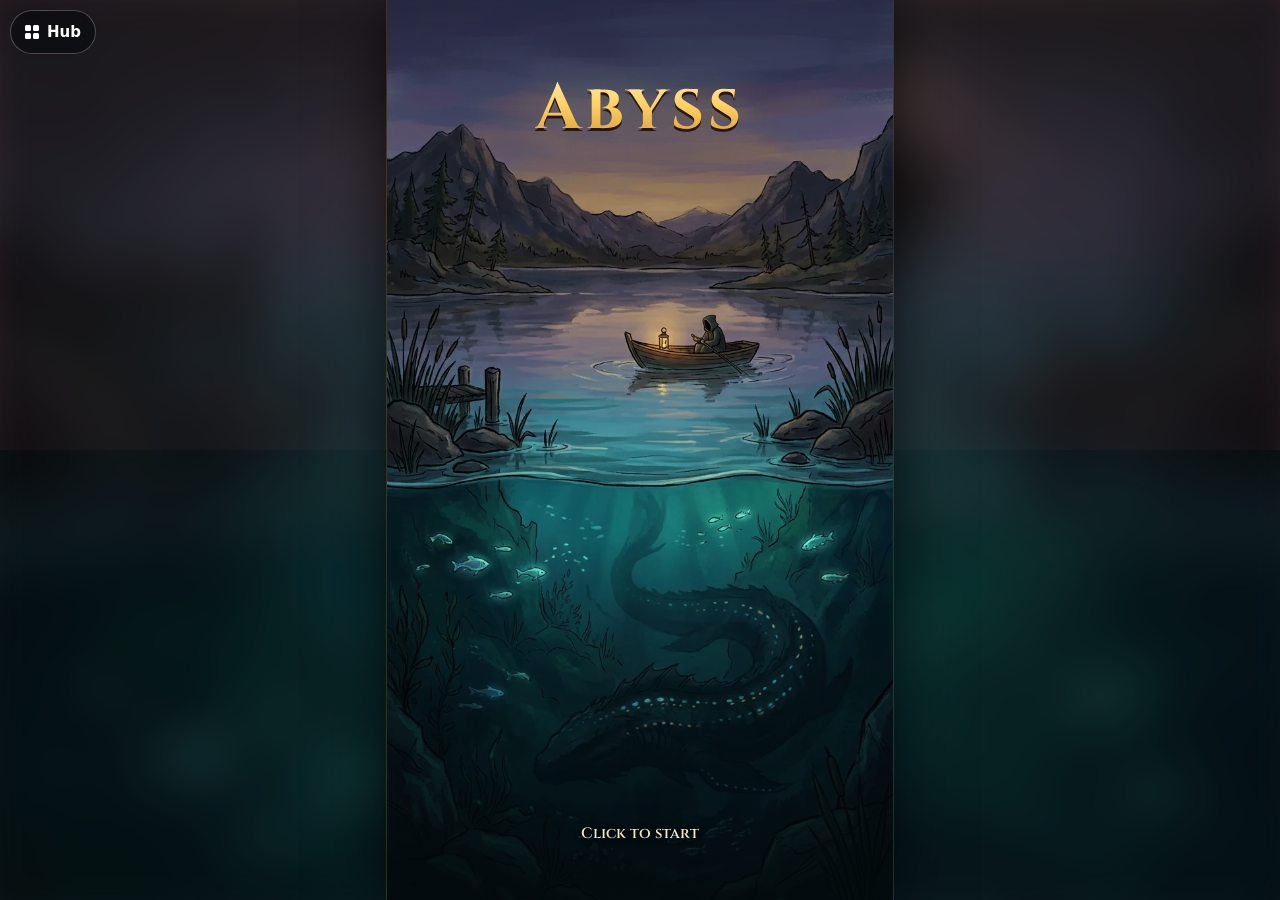
==== index.html @ a46c94ff "Merge daadc5bd6ce87b0501c7ebf479786000f04cf2e0 into 33abf67c89eff015f15a84af858b9ed88434b2a5" ====
<!doctype html>
<html lang="fr"><head><meta charset="utf-8">
<meta name="viewport" content="width=device-width,initial-scale=1,viewport-fit=cover">
<title>Abysses</title>
<meta property="og:type" content="website">
<meta property="og:site_name" content="Keismey Studio">
<meta property="og:title" content="Abysses">
<meta property="og:description" content="Pêche de nuit, vends ta prise au village et perce les secrets des abysses. Gratuit, sans pub, dans le navigateur.">
<meta property="og:url" content="https://keismey.github.io/Abysses/">
<meta property="og:image" content="https://keismey.github.io/Abysses/og.jpg">
<meta property="og:image:width" content="1200">
<meta property="og:image:height" content="630">
<meta property="og:image:alt" content="Abysses · Keismey Studio">
<meta property="og:locale" content="fr_FR">
<meta property="og:locale:alternate" content="en_GB">
<meta name="twitter:card" content="summary_large_image">
<meta name="twitter:title" content="Abysses">
<meta name="twitter:description" content="Pêche de nuit, vends ta prise au village et perce les secrets des abysses. Gratuit, sans pub, dans le navigateur.">
<meta name="twitter:image" content="https://keismey.github.io/Abysses/og.jpg">
<link rel="manifest" href="manifest.webmanifest">
<meta name="theme-color" content="#03141a">
<link rel="icon" href="icons/icon-192.png">
<link rel="apple-touch-icon" href="icons/apple-touch-icon.png">
<meta name="mobile-web-app-capable" content="yes">
<meta name="apple-mobile-web-app-capable" content="yes">
<meta name="apple-mobile-web-app-status-bar-style" content="black-translucent">
<meta name="apple-mobile-web-app-title" content="Abysses">
<link rel="stylesheet" href="fonts/fonts.css">
<style>
:root{--fond:#03141a;--or:#ffd166;--ecume:#e8f1f2;color-scheme:dark;box-sizing:border-box;padding-top:env(safe-area-inset-top,0px);padding-bottom:env(safe-area-inset-bottom,0px)}
@media (prefers-color-scheme:dark){:root:not([data-theme="light"]){--fond:#03141a;--or:#ffd166;--ecume:#e8f1f2}}
:root[data-theme="dark"]{--fond:#03141a;--or:#ffd166;--ecume:#e8f1f2}
html{scroll-padding-top:env(safe-area-inset-top,0px)}
html,body{height:100%;margin:0}
body{background:var(--fond);color:var(--ecume);font-family:'Fredoka',system-ui,sans-serif;display:flex;flex-direction:column;overflow:hidden;touch-action:none;user-select:none;-webkit-user-select:none}
#stage{flex:1;min-height:0;position:relative;display:flex;align-items:center;justify-content:center;width:100%;max-width:min(100vw,calc(100dvh*.5625));margin:0 auto;overflow:hidden}@media (min-aspect-ratio:3/4){body{background:radial-gradient(ellipse at 50% 40%,#0c2f38 0%,#04161c 55%,#010507 100%)}body::before{content:'';position:fixed;inset:-40px;background:var(--tbg) center/cover;filter:blur(28px) brightness(.45) saturate(1.1);opacity:.9;pointer-events:none}#stage{box-shadow:0 0 0 1px #ffd16626,0 0 60px #000c}}
canvas{display:block;touch-action:none}
#bar{position:absolute;left:0;right:0;bottom:12px;z-index:2;display:flex;justify-content:center;gap:8px}#bar .tb{background:#03141acc;color:var(--or);border:1px solid #ffd16688;font-size:14px;padding:9px 13px;-webkit-backdrop-filter:blur(6px);backdrop-filter:blur(6px)}.b:disabled{opacity:.4}.s{font-size:15px;padding:8px 14px}small{opacity:.7}
.b{font:inherit;font-weight:600;font-size:15px;color:var(--fond);background:var(--or);border:0;border-radius:22px;padding:10px 14px;cursor:pointer}
.b:focus-visible{outline:2px solid var(--ecume);outline-offset:2px}
#ov{position:absolute;inset:0;z-index:3;background:#03141af0;display:flex;flex-direction:column;align-items:center;justify-content:center;gap:12px;padding:20px;text-align:center;overflow:auto}
#ov[hidden]{display:none}
#ov .vrow{display:flex;align-items:center;justify-content:space-between;gap:12px;width:100%;max-width:300px;font-weight:600}#ov .vrow input{flex:1;max-width:60%;accent-color:#ffd166}
#vil{position:absolute;inset:0;z-index:2;background:#1a1118}#vil[hidden]{display:none}#vil svg{position:absolute;inset:0;width:100%;height:100%}#vil .hd,#vil .ft{position:absolute;left:0;right:0;display:flex;flex-direction:column;align-items:center;gap:6px;padding:12px;pointer-events:none;text-shadow:0 1px 4px #000}#vil .hd{top:0}#vil .ft{bottom:0;padding-bottom:18px}#vil .ft .b{pointer-events:auto}
h2{font-size:30px;font-weight:600;margin:0;color:var(--or)}
p{margin:0;font-size:17px;line-height:1.4}
.row{display:flex;justify-content:space-between;gap:16px;width:100%;max-width:300px;font-size:16px;text-align:left}

.b:not(.tb){font-family:'Cinzel',Fredoka,serif;font-weight:700;letter-spacing:.3px;color:#2a1608;background:linear-gradient(#ffe39a,#e0a838 58%,#b9791f);border:2px solid #5a3510;border-radius:12px;padding:10px 18px;box-shadow:0 3px 0 #5a3510,0 7px 12px #0009,inset 0 1px 0 #fff9;text-shadow:0 1px 0 #ffe9b088}
.b:not(.tb):active{transform:translateY(2px);box-shadow:0 1px 0 #5a3510,0 3px 6px #0009,inset 0 1px 0 #fff9}
.b:disabled{filter:grayscale(.85) brightness(.65)}
.b.s{font-size:13px;padding:7px 12px}
#bar .tb{font-family:'Cinzel',Fredoka,serif;font-weight:700;border-radius:12px}
h2{font-family:'Cinzel',Fredoka,serif;font-weight:700;letter-spacing:1px;text-shadow:0 2px 0 #5a3510,0 4px 10px #000a}
#ov{background:radial-gradient(ellipse at 50% 30%,#1c2b34fc,#060b10fe)}
.row{align-items:center;background:#ffffff0c;border:1px solid #ffd16633;border-radius:12px;padding:8px 12px;box-sizing:border-box}
#ov{border:40px solid transparent;border-image:url(a/6e6176323789.webp) 130 stretch;border-width:26px 23px 23px;border-image-width:40px;padding:4px;box-sizing:border-box}
.row{max-width:100%}
.b.s{min-height:40px;min-width:40px}.b:not(.tb){min-height:44px}
#ov.clr{background:linear-gradient(#0a060c55,#0a060caa)}.b{white-space:nowrap}
#vil .hd{background:linear-gradient(#120a10f0,#120a10b8 62%,#120a1000);padding-bottom:34px;text-align:center}#vil .hd h2{margin:0;font-size:22px}#vil .hd p{margin:0}#vil .sm{font-size:13px;color:#e8d9c0}
#vil .tip{font-size:13px;background:#120a10d0;border:1px solid #e0a83888;border-radius:12px;padding:6px 12px;margin:0;max-width:300px;text-align:center;pointer-events:none}
#vil.dk .hd,#vil.dk .ft,#vil.dk svg g{display:none}
*{-webkit-tap-highlight-color:transparent;-webkit-touch-callout:none}button,g,svg,svg *{outline:none}button:focus,button:active{outline:none}
.tab{font-family:'Cinzel',serif;font-weight:700;font-size:14px;padding:9px 18px;border:2px solid #4a3418;border-bottom:none;border-radius:12px 12px 0 0;background:#0a141a;color:#8f7f60;cursor:pointer;margin-bottom:-2px;box-shadow:inset 0 -8px 10px #0008}
.tab.on{background:linear-gradient(#3a5164,#1d2c37);color:#ffe39a;border-color:#e0a838;box-shadow:none;padding-top:12px}
.hl{animation:hl 2.6s ease-in-out infinite}@keyframes hl{0%,100%{opacity:.08}50%{opacity:.34}}
.fi{animation:fi 3s ease-in forwards}@keyframes fi{from{opacity:0}to{opacity:1}}
.nb{position:absolute;left:50%;top:19%;transform:translateX(-50%);font-family:Cinzel,serif;font-weight:700;color:#ffe39a;background:#120a10e6;border:2px solid #e0a838;border-radius:14px;padding:8px 16px;pointer-events:none;animation:nb 4s ease forwards;white-space:nowrap}@keyframes nb{0%{opacity:0}15%{opacity:1}80%{opacity:1}100%{opacity:0}}
#vil .rst{position:absolute;top:8px;right:8px;z-index:3;pointer-events:auto;font:600 11px Cinzel,serif;color:#e8d9c0;background:#120a10cc;border:1px solid #e0a83888;border-radius:8px;padding:5px 9px;opacity:.7}#vil.dk .rst{display:none}
#bb,#zb{display:none!important}#bar .tb{opacity:.8}#vil .rst.l{left:auto;right:8px;top:40px}.med{position:absolute;top:8px;left:8px;z-index:3;display:flex;flex-direction:column;align-items:center;gap:1px;pointer-events:none}.med img{width:54px;height:54px;filter:drop-shadow(0 2px 5px #000a);animation:mg 3s ease-in-out infinite}.med small{font:700 10px Cinzel,serif;color:#e8d9c0;letter-spacing:1px;text-shadow:0 1px 3px #000}@keyframes mg{50%{filter:drop-shadow(0 2px 5px #000a) brightness(1.18)}}
#etw{position:absolute;inset:0;z-index:2;background:#120a10;overflow:hidden}#etw[hidden]{display:none}
#etw .etbg{position:absolute;inset:0;width:100%;height:100%;object-fit:cover;object-position:32% 52%;filter:blur(6px) brightness(.36) saturate(.9);transform:scale(1.08)}
#etm{position:absolute;inset:0;display:flex;flex-direction:column;gap:8px;padding:10px 10px 12px;box-sizing:border-box}
.et-top{flex:none;display:flex;align-items:baseline;justify-content:space-between;padding:0 4px}.et-t{font:700 24px Cinzel,serif;color:#ffe39a;text-shadow:0 2px 0 #5a3510}.et-g{font:700 18px Cinzel,serif;color:#ffd166}.et-c{font:600 13px Cinzel,serif;color:#e8d9c0}
.et-cust{flex:none}.cbub{display:flex;align-items:center;gap:10px;background:#0c0709e0;border:2px solid;border-radius:16px;padding:8px 12px;font-size:15px;line-height:1.3;min-height:84px;box-sizing:border-box}.cbub svg{animation:cin .35s ease}@keyframes cin{from{transform:translateX(-24px);opacity:0}to{transform:none;opacity:1}}
.et-counter{flex:1;min-height:0;overflow:auto;background:linear-gradient(#5a3f2ad9,#3a2616d9);border:2px solid #e0a838;border-radius:14px;box-shadow:inset 0 6px 14px #0008;padding:10px;display:grid;grid-template-columns:1fr 1fr;gap:10px;align-content:start}
.sl{position:relative;background:linear-gradient(#2b1d14,#1c130d);border:2px solid #7a5a35;border-radius:12px;padding:10px 6px 8px;display:flex;flex-direction:column;align-items:center;gap:4px;text-align:center;min-height:132px;justify-content:center}.sl.emp{border-style:dashed;opacity:.5;color:#cbb89a}
.sl.lk{border-color:#ffd166;box-shadow:0 0 18px #ffd166}.sl[style*="--rc"]{border-color:var(--rc);box-shadow:0 0 16px var(--rc)}.lkf{position:absolute;top:-20px;left:50%;transform:translateX(-50%)}
.sl .x{position:absolute;top:0;right:0;width:34px;height:34px;background:none;border:0;color:#cbb89a;font-size:16px}.sl .nm{font-weight:600;line-height:1.15;padding:0 16px}
.pc{display:flex;align-items:center;gap:6px}.pc b{font:700 22px Cinzel,serif;min-width:46px}.b.st{min-width:44px;min-height:44px;padding:0;font-size:24px;touch-action:manipulation;user-select:none}
.adv{font:600 11px Cinzel,serif;color:#2a1608;background:#ffd166;border:0;border-radius:10px;padding:5px 9px;min-height:28px}.adv.old{background:#b79c6a;opacity:.85}.adv0{color:#a89878}
.et-tray{flex:none;display:flex;gap:8px;overflow-x:auto;padding:4px 2px;min-height:62px;align-items:center}.chip{flex:none;display:flex;flex-direction:column;align-items:center;justify-content:center;gap:2px;background:#1c130de6;border:2px solid;border-radius:12px;padding:6px 10px;min-height:54px;color:#e8d9c0}.chip:disabled{opacity:.4}
.et-bar{flex:none;display:flex;gap:8px;align-items:center;justify-content:center}

.et-vh{flex:none;padding:0 4px;color:#e8d9c0}.et-vit{flex:none;display:flex;gap:8px}
.vc{position:relative;flex:1;min-width:0;min-height:62px;background:linear-gradient(#3a2818,#241709);border:2px solid #e0a838;border-radius:12px;padding:6px 8px;display:flex;flex-direction:column;align-items:center;justify-content:center;text-align:center;font-size:13px;line-height:1.2}.vc.emp{border-style:dashed;border-color:#7a5a35;opacity:.55}.vc.lk{box-shadow:0 0 20px #ffd166;border-color:#ffd166}.vc .x{position:absolute;top:-2px;right:-2px;width:30px;height:30px;background:none;border:0;color:#cbb89a}
.pg{display:grid;grid-template-columns:1fr 1fr;gap:8px;width:100%}.pg .chip{flex:none;min-height:70px;position:relative;width:100%}.chip.sel{box-shadow:0 0 16px #ffd166;border-color:#ffd166!important;background:#3a2a16e6}.chip b{color:#ffd166;font:700 14px Cinzel,serif}.chip em{font-style:normal;font-size:11px;color:#8fe39b}
.up{color:#8fe39b}.dn{color:#ff8a7a}.sum{text-align:center;margin:auto}.sum p{margin:4px 0;font-size:18px}
.et-price{flex:none;display:flex;gap:8px;min-height:84px}.pbtn{flex:1;display:flex;flex-direction:column;align-items:center;justify-content:center;gap:2px;background:linear-gradient(#ffe39a,#e0a838 58%,#b9791f);border:2px solid #5a3510;border-radius:12px;color:#2a1608;font-family:Cinzel,serif;padding:6px 2px;box-shadow:0 3px 0 #5a3510}.pbtn b{font-size:14px}.pbtn span{font-size:17px;font-weight:700}.pbtn small{font-weight:700}.pbtn .up{color:#1b6b2f}.pbtn .dn{color:#a3261a}.pbtn:disabled{filter:grayscale(.9) brightness(.6)}.pbtn:active{transform:translateY(2px)}
.et-counter{display:block}
.cp{display:inline-block;color:#1a1008;border-radius:8px;padding:1px 8px;font:700 12px Cinzel,serif}

#etw{background:#120a10}#etw .etbg{filter:none;transform:none;object-position:50% 50%}
#etm{position:absolute;inset:0;display:block;padding:0;gap:0}
.eh{position:absolute;top:0;left:0;right:0;height:12%;padding:8px 8px 0;display:flex;flex-wrap:wrap;gap:6px;align-items:flex-start;align-content:flex-start;background:linear-gradient(#0c0709cc,#0c070900)}
.hp{display:flex;align-items:center;gap:5px;background:#1a0f08d9;border:1.5px solid #e0a838;border-radius:14px;padding:2px 10px 2px 6px;font:700 15px Cinzel,serif;color:#ffe39a;height:28px;box-sizing:border-box}.hp img{width:20px;height:20px}.hp i{width:40px;height:6px;background:#ffffff30;border-radius:3px;overflow:hidden}.hp u{display:block;height:100%;background:#ffd166}.hp.cl{font-size:12px;color:#e8d9c0}
.hb{margin-left:auto;display:flex;gap:6px}.mb{font:700 12px Cinzel,serif;color:#2a1608;background:linear-gradient(#ffe39a,#e0a838);border:1.5px solid #5a3510;border-radius:9px;padding:4px 9px;min-height:30px;box-shadow:0 2px 0 #5a3510}.mb:disabled{filter:grayscale(.9) brightness(.65)}.mb:active{transform:translateY(1px)}
.sc{position:absolute;top:11%;bottom:44%;left:0;right:0}
.por{position:absolute;bottom:0;left:50%;transform:translateX(-50%);height:78%;filter:drop-shadow(0 4px 8px #0008)}.por.in{animation:pin .45s ease}.por{clip-path:inset(0 0 12.1% 0)}#etm .vr{z-index:4}@keyframes pin{from{opacity:0;transform:translateX(-90%)}to{opacity:1;transform:translateX(-50%)}}
.bub{position:absolute;top:0;left:4%;right:4%;border:solid transparent;border-width:16px 18px 30px 18px;border-image-slice:30 28 52 28 fill;padding:2px 4px;min-height:40px;border-image-repeat:stretch;color:#3a2412;font-size:14px;line-height:1.3;text-align:center;filter:drop-shadow(0 3px 6px #0007)}.bub .bt{margin:0}.bub.big{top:10%}.bub .cp{font-size:11px}.bub small{color:#6a4a2a}
.tray{position:absolute;left:50%;bottom:-26px;transform:translateX(-50%);width:104px;height:104px;z-index:3;text-align:center}.tray .tb{width:104px;height:104px}.tray .tf{position:absolute;left:50%;top:48%;transform:translate(-50%,-50%);max-width:70px;max-height:46px}.tray span{position:absolute;left:50%;bottom:-6px;transform:translateX(-50%);white-space:nowrap;font:700 11px Cinzel,serif;color:#ffe39a;background:#1a0f08e6;border-radius:8px;padding:1px 7px}
.cnt{position:absolute;top:56%;bottom:17%;left:0;right:0;padding:4px 8px 4px;display:flex;flex-direction:column;background:linear-gradient(#2a1a10d9,#150d08ee);border-top:2px solid #e0a838;box-sizing:border-box;z-index:2}
.vh{flex:none;font:600 11px Cinzel,serif;color:#e8d9c0;padding:1px 4px}.vr{flex:none;display:flex;gap:4px;overflow-x:auto;padding:2px 0}
.st{position:relative;flex:none;width:72px;height:54px}.st .sb{position:absolute;left:0;bottom:0;width:72px}.st .sfw{position:absolute;left:0;right:0;bottom:20px;display:flex;justify-content:center;z-index:1}.st .fz{max-width:46px;max-height:30px;object-fit:contain}.st .pt{position:absolute;left:50%;bottom:6px;transform:translateX(-50%);font:700 10px Cinzel,serif;color:#3a2412;z-index:2}.st.lk{filter:drop-shadow(0 0 8px #ffd166) drop-shadow(0 0 4px #ffd166)}.st .x{position:absolute;top:-4px;right:-2px;width:22px;height:22px;border:0;border-radius:11px;background:#120a10cc;color:#ffe39a;font-size:11px;z-index:3}
.fg{flex:1;min-height:0;overflow-x:auto;overflow-y:hidden;display:grid;grid-auto-flow:column;grid-template-rows:repeat(2,minmax(0,1fr));grid-auto-columns:62px;gap:5px;padding:2px 0}
.fc{position:relative;display:flex;flex-direction:column;align-items:center;justify-content:center;gap:0;background:linear-gradient(#3b2a1a,#241709);border:2px solid var(--rc);border-radius:10px;color:#e8d9c0;padding:2px;line-height:1.05}.fc .fz{max-width:44px;max-height:22px;object-fit:contain}.fc b{font:700 12px Cinzel,serif;color:#ffd166}.fc small{font-size:9px}.fc small .up{color:#8fe39b}.fc small .dn{color:#ff8a7a}.fc .ok{position:absolute;top:-6px;right:-5px;width:20px;height:20px}.fc.sel{box-shadow:0 0 14px #ffd166;border-color:#ffd166;background:#4a3418}.fc:disabled{opacity:.35}
.bd{position:absolute;top:83%;bottom:0;left:0;right:0;display:flex;align-items:center;justify-content:center;gap:4px;padding:2px 6px 8px;z-index:2}
.ps{flex:1;height:100%;max-height:118px;display:flex;flex-direction:column;align-items:center;justify-content:center;gap:1px;border:solid transparent;border-width:24px 20px;border-image-slice:28 fill;border-image-repeat:stretch;background:none;color:#fff;font-family:Cinzel,serif;padding:0;filter:drop-shadow(0 3px 4px #000a);text-shadow:0 1px 2px #000}.ps:disabled{filter:grayscale(.9) brightness(.55)}.ps:active{transform:translateY(2px)}
.ps .pl{font-size:12px;font-weight:700;color:#f6e6c0}.ps .pg2{display:flex;align-items:center;gap:3px;font-size:18px;font-weight:700;color:#ffe39a}.ps .pg2 img{width:18px;height:18px}.ps .pr{display:flex;align-items:center;gap:2px;font-size:13px;font-weight:700}.ps .pr img{width:14px;height:14px}.ps .pr.up{color:#b8ffb0}.ps .pr.dn{color:#ffb0a0}

#etw .etbg{display:none}
.wrap{position:absolute;top:0;bottom:0;left:50%;transform:translateX(-50%);aspect-ratio:576/1032;overflow:visible}.wrap img.bgi{position:absolute;left:0;top:0;width:100%;height:100%}.wrap img.fgi{position:absolute;left:0;top:65.7%;width:100%;height:34.3%}
#scn{position:absolute;left:0;right:0;top:20%;height:52%;pointer-events:none}
.por{position:absolute;bottom:0;left:50%;transform:translateX(-50%);height:100%;filter:drop-shadow(0 4px 8px #0008);-webkit-mask-image:linear-gradient(90deg,transparent 0,#000 15%,#000 85%,transparent 100%);mask-image:linear-gradient(90deg,transparent 0,#000 15%,#000 85%,transparent 100%)}
#etm{position:absolute;inset:0;pointer-events:none}#etm button{pointer-events:auto}#etm .st{pointer-events:auto}
.sc{display:none}
.bub{position:absolute;top:11%;left:4%;right:4%;z-index:3}
.tray{position:absolute;left:50%;top:47.5%;transform:translateX(-50%);width:104px;height:104px;z-index:5;text-align:center}
.vlab,.flab{position:absolute;left:8px;z-index:3;font:700 11px Cinzel,serif;color:#f6e6c0;background:#1a0f08cc;border-radius:9px;padding:1px 9px;text-shadow:0 1px 2px #000}.vlab{top:59.4%}.flab{top:69%}
.vr{position:absolute;left:0;right:0;top:61.6%;height:6.9%;min-height:50px;display:flex;gap:4px;overflow-x:auto;padding:0 8px;z-index:3;pointer-events:auto}
.fg{position:absolute;left:0;right:0;top:70.8%;height:12.2%;padding:0 8px;z-index:3;overflow-x:auto;overflow-y:hidden;display:grid;grid-auto-flow:column;grid-template-rows:repeat(2,minmax(0,1fr));grid-auto-columns:88px;gap:4px;pointer-events:auto}
.fc{flex-direction:row!important;justify-content:flex-start!important;gap:4px!important;padding:2px 5px!important;background:rgba(36,23,12,.86)!important;text-align:left}.fc .fz{max-width:34px!important;max-height:26px!important;flex:none}.fc .ft2{display:flex;flex-direction:column;line-height:1.05}.fc .ft2 b{font:700 12px Cinzel,serif;color:#ffd166}.fc .ft2 small{font-size:9px;color:#d9ccb0}.fc .ok{top:-6px!important;right:-5px!important}
.emp2{margin:auto;padding:6px;background:#1a0f08cc;border-radius:9px}
.tavw{width:100%;max-width:340px;height:100%;min-height:0;display:flex;flex-direction:column;gap:6px;text-align:left}.pr2{display:contents}.pn{display:flex;flex-direction:column;flex:1 1 auto}.pn>:not(h3){margin-top:auto;margin-bottom:auto}.tact{flex:none}.tbn{flex:none}
.tbn{align-self:center;width:200px;height:131px;margin:-6px 0 -10px;padding-top:35px;box-sizing:border-box;background-size:100% 100%;background-repeat:no-repeat;display:flex;flex-direction:column;align-items:center;justify-content:center;gap:2px;filter:drop-shadow(0 4px 6px #000a)}.tbn h2{font-size:22px;line-height:1.1;color:#ffe39a}.tg{display:flex;align-items:center;gap:4px;font:700 14px Cinzel,serif;color:#ffe39a;text-shadow:0 1px 2px #000}.tg img,.ci{width:16px;height:16px;vertical-align:middle}.ci{margin-left:3px}
.pn{box-sizing:border-box;min-width:0;border:solid transparent;border-width:18px 16px;padding:0 6px;border-image-slice:28 fill;border-image-repeat:stretch;color:#f6e6c0;filter:drop-shadow(0 3px 5px #000a);text-shadow:0 1px 2px #000;font-size:14px;line-height:1.25}
.pn h3{margin:0 0 6px;font:700 12px Cinzel,serif;letter-spacing:1px;text-transform:uppercase;color:#ffe39a;border-bottom:1px solid #ffd16655;padding-bottom:3px}.pn small{opacity:.85;font-size:12px}.pn b{color:#ffe39a}
.ord{display:flex;gap:10px;align-items:center}.mp{width:54px;flex:none;align-self:flex-end;filter:drop-shadow(0 2px 3px #000a)}.od{flex:1;min-width:0;display:flex;flex-direction:column;gap:4px}.ol{font-size:15px;font-weight:700;color:#fff3d0;margin:0;line-height:1.2}
.pb{height:9px;border-radius:5px;background:#0006;border:1px solid #ffd16688;overflow:hidden}.pb i{display:block;height:100%;background:linear-gradient(#ffe39a,#e0a838);border-radius:5px}.os{display:flex;justify-content:space-between;font-size:12px}
.dmd{display:flex;align-items:center;gap:10px}.dmd img{width:56px;max-height:36px;object-fit:contain;filter:drop-shadow(0 2px 3px #000a)}.evt{font-size:14px}
.rum{display:grid;grid-template-columns:1fr 1fr;gap:10px}.rum h4{margin:0 0 4px;display:flex;align-items:center;gap:4px;font:700 12px Cinzel,serif}.rum h4 img{width:14px;height:14px}.rum h4.up{color:#a8f0a8}.rum h4.dn{color:#ffb0a0}
.rm{display:flex;align-items:center;gap:5px;margin:2px 0;font-size:12px}.rm img{width:30px;max-height:18px;object-fit:contain;flex:none}.rm span{flex:1;min-width:0;line-height:1.1}.rm b{font-size:11px;flex:none}.rm img{width:24px}
.row .b{flex:none;display:inline-flex;align-items:center;justify-content:center;gap:2px;box-sizing:border-box}.row>span{min-width:0;flex:1}
.stabs{flex:none;display:flex;gap:6px}.tabx{flex:1;font:700 14px Cinzel,serif;padding:8px 6px;min-height:40px;border:2px solid #5a3510;border-radius:12px;background:linear-gradient(#3a2818,#241709);color:#cbb89a;box-shadow:0 3px 0 #1a0f08}.tabx.on{background:linear-gradient(#ffe39a,#e0a838 58%,#b9791f);color:#2a1608;box-shadow:0 3px 0 #5a3510}
.shl{flex:1 1 auto;display:flex;flex-direction:column;gap:8px;justify-content:center}.shl .pn{flex:1 1 0;flex-direction:row;align-items:center;gap:10px}.shl .pn>*{margin:0!important}.shl .pn.nt{flex:none;justify-content:center;text-align:center}
.ic{flex:none;width:46px;height:46px;border-radius:12px;background:radial-gradient(#4a3418,#1c130d);border:2px solid #e0a838;display:flex;align-items:center;justify-content:center}.ic svg{width:28px;height:28px;fill:none;stroke:#ffe39a;stroke-width:2.2;stroke-linecap:round;stroke-linejoin:round}.ic img{max-width:38px;max-height:34px;object-fit:contain}
.sx{flex:1;min-width:0;display:flex;flex-direction:column;gap:3px}.st1{display:flex;align-items:baseline;justify-content:space-between;gap:6px;font:700 15px Cinzel,serif;color:#fff3d0}.st1 em{font:600 11px Cinzel,serif;color:#e8d9c0;font-style:normal;white-space:nowrap}.fx{display:flex;flex-wrap:wrap;gap:0 6px;font-size:12px;line-height:1.2}.vv{white-space:nowrap}.sx .pb{margin:1px 0}.fx b{color:#ffe39a}.fx .nx{color:#a8f0a8}
.pp{display:flex;gap:3px}.pp i{width:14px;height:6px;border-radius:3px;background:#0006;border:1px solid #ffd16688}.pp i.on{background:linear-gradient(#ffe39a,#e0a838)}
.bt{flex:none;min-width:78px}.shw.t1 .pp,.shw.t2 .pp,.shw.t3 .pp{display:none}.shw.t2 .ic,.shw.t3 .ic{width:38px;height:38px}.shw.t2 .ic svg,.shw.t3 .ic svg{width:22px;height:22px}.shw.t3 .fx{display:none}.shw.t3 .shl{gap:5px}.shw.t3 .shl .pn.sp{border-width:11px 14px}.shw.t3 .ic{width:32px;height:32px;border-radius:9px}.shw.t3 .ic svg{width:19px;height:19px}.shw.t3 .bt{min-height:34px;padding:4px 10px}.shw.t3 .shl .pn.nt{border-width:10px 14px}.shw.t3 .st1{font-size:14px}
.shl .pn.ms,.shl .pn.fp{flex-direction:column;align-items:stretch;justify-content:center;gap:4px}.shl .pn.fp{flex:0 0 auto}.shl .pn.fl0{flex:1 1 0;min-height:90px}.shl .pn.fp>*{margin:0!important}
.ms h3,.fp h3{display:flex;justify-content:space-between;align-items:baseline}.ms h3 em,.fp h3 em{font:600 11px Cinzel,serif;font-style:normal;color:#e8d9c0}

.mbq{font-size:12px}.ms.ok .mbq b{color:#a8f0a8}.mh{flex:1 0 100%;text-align:center;opacity:.7;font-size:11px}

.fl0{display:flex;flex-direction:column}.fl{flex:1;min-height:0;overflow:auto;display:grid;grid-template-columns:1fr;gap:4px;align-content:start}.fl .fmc{font-size:12px;min-height:34px}.fl .fmc img{width:38px;max-height:22px}.fmc{display:flex;align-items:center;gap:5px;padding:4px 6px;border-radius:9px;border:1px solid #ffd16666;background:#0005;color:#f6e6c0;font-size:11px;text-align:left;min-height:38px}.fmc:disabled{opacity:.45}.fmc img{width:30px;max-height:20px;object-fit:contain;flex:none}.fmc span{flex:1;min-width:0;line-height:1.05}.fmc b{color:#ffe39a;font-size:11px;white-space:nowrap;flex:none}
#bar #rb{font:700 15px Cinzel,serif;color:#2a1608;background:linear-gradient(#ffe39a,#e0a838 58%,#b9791f);border:2px solid #5a3510;border-radius:14px;padding:10px 20px;min-height:46px;opacity:1!important;box-shadow:0 3px 0 #5a3510,0 0 14px #ffd16688}#bar #rb.hot{animation:rbp 1.1s ease-in-out infinite}@keyframes rbp{50%{transform:scale(1.07);box-shadow:0 3px 0 #5a3510,0 0 26px #ffd166}}
#retb{position:absolute;left:0;right:0;top:28%;display:flex;justify-content:center;z-index:5;pointer-events:none;animation:rbi .5s ease}#retb[hidden]{display:none}.rbp{width:300px;height:196px;background-size:100% 100%;display:flex;flex-direction:column;align-items:center;justify-content:center;padding-top:34px;box-sizing:border-box;filter:drop-shadow(0 6px 10px #000a);text-align:center}.rbp h2{font-size:24px;margin:0;color:#ffe39a}.rbp p{margin:4px 0 0;font-size:14px;color:#fff3d0}@keyframes rbi{from{opacity:0;transform:translateY(-14px)}}
.bgl{pointer-events:auto;cursor:pointer;text-decoration:underline dotted;padding:4px 2px}#vil .kc{color:#7fe0ff}#vil .inf{font-size:12px;line-height:1.35}#vil .inf small{opacity:.85}#ov .dpx{display:block;font-size:10px;line-height:1.1;color:#7fe0ff;margin:-1px 0 2px}#ov textarea{width:100%;max-width:300px;box-sizing:border-box;font:12px/1.35 monospace;color:#e8f1f2;background:#00000066;border:1px solid #ffd16655;border-radius:8px;padding:8px;resize:none;word-break:break-all}#ov .pmsg{min-height:1.2em;color:#ffd166}.rst.sd.w::after{content:"";position:absolute;top:-3px;right:-3px;width:9px;height:9px;border-radius:50%;background:#ff7a59;box-shadow:0 0 6px #ff7a59}#upd{position:absolute;z-index:60;left:50%;top:calc(8px + env(safe-area-inset-top,0px));transform:translateX(-50%);display:flex;gap:8px;align-items:center;background:#120a10ee;border:1px solid #e0a838;border-radius:10px;padding:6px 10px;font:600 12px Fredoka,sans-serif;color:#e8d9c0;white-space:nowrap}#upd button{font:600 12px Cinzel,serif;color:#120a10;background:#ffd166;border:0;border-radius:6px;padding:5px 9px}#upd .x{background:none;color:#e8d9c0;font-size:16px;padding:2px 4px}
#spl{position:absolute;inset:0;z-index:70;display:flex;align-items:center;justify-content:center;background:#020a0d;cursor:pointer;overflow:hidden}#spl .lg{position:absolute;inset:0;display:flex;flex-direction:column;align-items:center;justify-content:center;gap:14px;background:#000;transition:opacity .7s;z-index:2}#spl .lg img{width:min(62%,260px);height:auto;opacity:0;animation:spIn 1s ease .15s forwards}#spl .lg b{font:700 22px Cinzel,serif;letter-spacing:.18em;color:#e8d9c0;opacity:0;animation:spIn 1s ease .15s forwards}#spl .tt{position:absolute;inset:0;display:flex;flex-direction:column;align-items:center;justify-content:space-between;padding:calc(env(safe-area-inset-top,0px) + 13%) 20px calc(env(safe-area-inset-bottom,0px) + 11%);box-sizing:border-box;background:linear-gradient(#020a0d55,#020a0d00 35%,#020a0d00 60%,#020a0dcc),var(--tbg) center/cover,#03141a}#spl h1{margin:0;font:700 clamp(40px,15vmin,64px) Cinzel,serif;letter-spacing:.06em;background:linear-gradient(#fff3c4,#ffd166 45%,#c98a2a);-webkit-background-clip:text;background-clip:text;color:transparent;filter:drop-shadow(0 3px 0 #2a1608) drop-shadow(0 0 22px #ffd16666);opacity:0;animation:spIn 1.4s ease .2s forwards}#spl .sub{margin:6px 0 0;font:600 12px Fredoka,sans-serif;letter-spacing:.16em;white-space:nowrap;text-transform:uppercase;color:#cfe6ea;opacity:0;animation:spIn 1.4s ease .6s forwards}#spl .go{font:600 15px Cinzel,serif;color:#f2e6c9;text-shadow:0 1px 6px #000;opacity:0;animation:spIn 1s ease 1.2s forwards,spBl 2.2s ease-in-out 2.2s infinite}#spl.out{opacity:0;transition:opacity .6s;pointer-events:none}@keyframes spIn{from{opacity:0;transform:translateY(8px)}to{opacity:1;transform:none}}@keyframes spBl{50%{opacity:.35}}
#ov .pnl{width:100%;max-width:330px;max-height:62vh;overflow:auto;text-align:left;display:flex;flex-direction:column;gap:8px}#ov .pnl details{background:#ffffff0d;border:1px solid #ffd16640;border-radius:10px;padding:8px 12px}#ov .pnl summary{cursor:pointer;font:700 14px Cinzel,serif;color:#ffd166;display:flex;justify-content:space-between;align-items:baseline;gap:8px;list-style:none}#ov .pnl summary::-webkit-details-marker{display:none}#ov .pnl summary::after{content:'▾';color:#ffd16699}#ov .pnl details[open] summary::after{content:'▴'}#ov .pnl summary small{font:500 11px Fredoka,sans-serif;color:#cfe6ea99;margin-left:auto}#ov .pnl ul{margin:8px 0 2px;padding-left:18px;font-size:13px;line-height:1.4;color:#e8f1f2}#ov .pnl li{margin:3px 0}
.tcol{display:flex;flex-direction:column;gap:8px;align-items:center;width:100%}.fn{display:block;font-style:normal;white-space:nowrap;overflow:hidden;text-overflow:ellipsis}.fmc span small{display:block;line-height:1.1}.fmc.unk img{filter:brightness(0) opacity(.45)}.fmc small.up{color:#a8f0a8}.fmc small.dn{color:#ffb0a0}.fmc.sm{box-shadow:inset 0 0 0 1px #ffb86b}.fmc.lw{opacity:.6}
#mus{position:absolute;inset:0;z-index:6;display:flex;flex-direction:column;padding:calc(env(safe-area-inset-top,0px) + 12px) 12px 12px;box-sizing:border-box;color:#f2e6c9;background:linear-gradient(#06110ecc,#06110e99 30%,#06110ebb),var(--bgm) center/cover,#0a1917;overflow:hidden}#mus[hidden]{display:none}
.mhd{position:relative;text-align:center;margin:6px 0 4px}.mhd small{display:block;margin-top:8px;font:600 11px Cinzel,serif;color:#bcd6c8;letter-spacing:.5px}
.mft{display:flex;justify-content:center;margin-top:8px}.mbt{font:700 15px Cinzel,serif;color:#2a1608;background:linear-gradient(#f6dd90,#e0a838 58%,#b9791f);border:2px solid #5a3510;border-radius:14px;padding:10px 34px;min-height:44px;box-shadow:0 3px 0 #5a3510}
.msc{position:relative;flex:1;min-height:0;overflow:auto;padding:4px 2px 8px;-webkit-overflow-scrolling:touch}.gs{content-visibility:auto;contain-intrinsic-size:auto 160px;margin-bottom:12px}
.grail{display:flex;align-items:center;gap:8px;margin:0 2px 7px}.grail b{font:700 12px Cinzel,serif;letter-spacing:1.5px;text-transform:uppercase;color:#e8c26a;white-space:nowrap}.grail em{font:600 11px Cinzel,serif;font-style:normal;color:#bcd6c8}.grail i{flex:1;height:3px;border-radius:2px;background:linear-gradient(90deg,#e8c26a,#7a551799 60%,transparent)}
.gbonus{font:700 11px Cinzel,serif;padding:3px 9px;border-radius:10px;background:#0007;border:1px solid #ffffff26;color:#9fb6aa;white-space:nowrap}.gs.ok .gbonus{background:linear-gradient(#c9f5cf,#5bbf72);color:#0c2a14;border-color:#e6ffe9;box-shadow:0 0 12px #7dffa088}
.tiles{display:grid;grid-template-columns:repeat(4,minmax(0,1fr));gap:8px}.tl{display:flex;flex-direction:column;align-items:center;gap:3px;padding:0;background:none;border:0;color:#f2e6c9;min-width:0}.tli{width:100%;aspect-ratio:1;border-radius:6px;padding:3px;box-sizing:border-box;background:linear-gradient(135deg,#6d5a2e,#3a2f16);display:flex}.tli img{width:100%;height:100%;object-fit:contain;border-radius:3px;background:radial-gradient(90% 85% at 50% 25%,#3c5f55,#10231f);padding:4px;box-sizing:border-box;filter:brightness(0) opacity(.4)}
.tl.seen .tli img{filter:saturate(.35) brightness(.7)}.tl.has .tli{background:linear-gradient(135deg,#f6dd90,#a67a25 40%,#ebc96d 62%,#7a5517);box-shadow:0 0 12px #ffd16666}.tl.has .tli img{filter:none}.tln{font:700 9px Cinzel,serif;line-height:1.1;text-align:center;max-width:100%;overflow:hidden;text-overflow:ellipsis;white-space:nowrap;color:#a9c0b4}.tl.has .tln{color:#ffe39a}
#mdt{position:absolute;inset:0;z-index:7;display:flex;align-items:center;justify-content:center;background:#000a}#mdt[hidden]{display:none}.dc{width:min(300px,86%);padding:16px;border-radius:14px;text-align:center;background:linear-gradient(#1f4038,#0f2420);border:2px solid #7a5517;box-shadow:0 12px 30px #000c}.dc.has{border-color:#f0cf7c;box-shadow:0 0 24px #ffd16688,0 12px 30px #000c}.dci{height:130px;border-radius:8px;background:radial-gradient(90% 85% at 50% 25%,#4a7266,#10231f);display:flex;align-items:center;justify-content:center}.dci img{max-width:86%;max-height:86%;object-fit:contain}.dci img.no{filter:brightness(0) opacity(.4)}.dc h3{margin:10px 0 0;color:#ffe39a;font:700 18px Cinzel,serif}.dc p{margin:4px 0;font-size:13px;color:#d6e6dc}.drar{text-transform:uppercase;letter-spacing:1px;font:700 11px Cinzel,serif}.dc .mbt{margin-top:10px;padding:8px 26px}
#fum{position:absolute;inset:0;z-index:6;display:flex;flex-direction:column;padding:calc(env(safe-area-inset-top,0px) + 10px) 10px 10px;box-sizing:border-box;color:#f1dcc0;overflow:hidden;background:linear-gradient(#0a0605aa,#0a060566 40%,#0a0605cc),var(--bgf) center/cover,#0a0605}#fum[hidden]{display:none}

.fsm{position:absolute;bottom:70px;width:90px;height:90px;border-radius:50%;background:radial-gradient(#ffffff26,transparent 70%);filter:blur(10px);pointer-events:none;animation:smk 7s linear infinite}.fsm.a{left:8%}.fsm.b{left:44%;animation-delay:-2.5s}.fsm.c{right:6%;animation-delay:-5s}@keyframes smk{0%{transform:translateY(0) scale(.6);opacity:0}15%{opacity:.8}100%{transform:translateY(-640px) scale(2.2);opacity:0}}
.fh{position:relative;display:flex;flex-direction:column;align-items:center;gap:6px;margin:4px 0 6px}.fh small{font:700 13px Cinzel,serif;color:#ffd9a8}
.rack{position:relative;flex:none}.rrow{position:relative;display:grid;grid-template-columns:repeat(4,minmax(0,1fr));gap:6px;padding:14px 6px 4px;margin-bottom:2px}.rrow::before{content:'';position:absolute;left:0;right:0;top:0;height:13px;border-radius:7px;background:repeating-linear-gradient(90deg,#00000018 0 3px,transparent 3px 11px),linear-gradient(#9a6a34,#4f2f14);box-shadow:0 4px 8px #000b,inset 0 1px 0 #ffd9a044}
.hk{position:relative;height:66px;min-width:0;display:flex;flex-direction:column;align-items:center}.hk>.rope{width:2px;height:14px;background:#cdb07a}.hh{width:16px;height:16px;border:3px solid #a89268;border-top:0;border-radius:0 0 16px 16px;opacity:.7}.hf{position:relative;display:flex;flex-direction:column;align-items:center;gap:2px;padding:0;background:none;border:0;color:#ffd9a8;transform-origin:50% 0;animation:sw 4s ease-in-out infinite}.hk:nth-child(2n) .hf{animation-delay:-1.3s}.hk:nth-child(3n) .hf{animation-delay:-2.4s}@keyframes sw{50%{transform:rotate(3deg)}0%,100%{transform:rotate(-3deg)}}
.hf .rope{width:2px;height:14px;background:#cdb07a}.hf img{width:min(64px,100%);max-height:34px;object-fit:contain;filter:drop-shadow(0 4px 4px #000a)}.hf small{font:700 10px Cinzel,serif;white-space:nowrap;display:flex;align-items:center;gap:1px}.hf small .ci,.fcd small .ci{width:12px;height:12px;margin-left:2px}.hk.smoking::after{content:'';position:absolute;top:18px;width:30px;height:46px;border-radius:50%;background:radial-gradient(#ffffff33,transparent 70%);filter:blur(6px);animation:smk2 3s ease-in infinite}@keyframes smk2{0%{transform:translateY(8px) scale(.6);opacity:0}30%{opacity:.8}100%{transform:translateY(-40px) scale(1.6);opacity:0}}
.smk{filter:sepia(.7) saturate(.9) brightness(.82) contrast(1.1) drop-shadow(0 0 3px #ff9a3c66)}
.fsc{position:relative;flex:1;min-height:0;display:flex;flex-direction:column;margin-top:6px;border-radius:12px;background:#120a07cc;border:1px solid #6a3a1a;box-shadow:inset 0 0 20px #000a}.fhd2{display:flex;justify-content:space-between;align-items:baseline;padding:8px 12px 4px;font:700 12px Cinzel,serif;letter-spacing:1px;text-transform:uppercase;color:#ffb066}.fhd2 em{font-style:normal;color:#e0c8a8}
.fcl{flex:1;min-height:0;overflow:auto;display:grid;grid-template-columns:repeat(3,minmax(0,1fr));gap:6px;padding:4px 8px 8px;align-content:start}.fcd{display:flex;flex-direction:column;align-items:center;gap:2px;padding:6px 4px;border-radius:9px;background:#2a1710;border:1.5px solid #5a3418;color:#f1dcc0;font-size:10px}.fcd img{width:100%;max-height:34px;object-fit:contain}.fcd span{display:flex;flex-direction:column;align-items:center;max-width:100%}.fcd small{font-size:10px;color:#ffd9a8;white-space:nowrap;display:flex;align-items:center}.fcd .fn{max-width:100%}.fcd.on{border-color:#ff9a3c;background:#4a2410;box-shadow:0 0 12px #ff7a1a88}.fcd:disabled{opacity:.4}
.fwait{display:flex;flex-direction:column;gap:6px;align-items:center;justify-content:center;flex:1;padding:16px;text-align:center;font-size:13px;color:#e0c8a8}.fwait b{font:700 18px Cinzel,serif;color:#ffb066;text-shadow:0 0 10px #ff7a1a}
.fft{position:relative;display:flex;flex-direction:column;gap:8px;align-items:center;margin-top:8px}.fgo{font:700 15px Cinzel,serif;color:#2a1000;background:linear-gradient(#ffd08a,#ff9a3c 58%,#c8590f);border:2px solid #6a2a08;border-radius:14px;padding:10px 22px;min-height:46px;box-shadow:0 3px 0 #6a2a08,0 0 16px #ff7a1a66;max-width:100%}.fgo:disabled{opacity:.5;filter:grayscale(.5)}.fbk{font:700 13px Cinzel,serif;color:#ffd9a8;background:none;border:1px solid #8a4a1e;border-radius:12px;padding:8px 26px}
#fmsg{position:absolute;left:0;right:0;top:34%;display:flex;justify-content:center;z-index:9;pointer-events:none;animation:rbi .5s ease}
.fc.inlot:disabled{opacity:1;border-color:#8fe39b;box-shadow:0 0 10px #8fe39b88}.fsub{display:flex;align-items:center;gap:10px}.fstk{font:700 12px Cinzel,serif;color:#ffd9a8;background:#2a1710;border:1.5px solid #ff9a3c;border-radius:12px;padding:6px 12px;box-shadow:0 0 10px #ff7a1a44}
#fst{position:absolute;inset:0;z-index:8;display:flex;align-items:center;justify-content:center;background:#000b;padding:16px;box-sizing:border-box}#fst[hidden]{display:none}.sbox{width:100%;max-width:340px;max-height:86%;display:flex;flex-direction:column;gap:8px;padding:14px;border-radius:14px;background:linear-gradient(#2a1710,#140b08);border:2px solid #8a4a1e;box-shadow:0 0 26px #ff7a1a44,0 12px 30px #000c;align-items:stretch}.sbox h3{margin:0;text-align:center;font:800 18px Cinzel,serif;letter-spacing:2px;color:#ffb066;text-shadow:0 0 10px #ff7a1a}.ssum{margin:0;text-align:center;font-size:12px;color:#e0c8a8}.sbox .fgo{align-self:center}
.stw{display:inline-block;width:16px;height:16px;line-height:16px;border-radius:8px;background:#ff9a3c;color:#2a1000;font-size:11px;text-align:center;margin-left:3px}.ssum.sw{color:#ffb066;font-weight:600}.slist{flex:1;min-height:0;overflow:auto;display:flex;flex-direction:column;gap:5px}.sr{display:flex;align-items:center;gap:8px;padding:5px 8px;border-radius:9px;background:#1d110c;border:1px solid #5a3418}.sr img{width:42px;max-height:26px;object-fit:contain;flex:none}.sr span{flex:1;min-width:0;display:flex;flex-direction:column;font-size:12px}.sr small{font-size:10px;color:#c9b08a}.sr b{color:#ffd9a8;font-size:13px}.sr em{font-style:normal;font-size:11px;color:#ffb066;white-space:nowrap;min-width:48px;text-align:right}
.hsign{position:relative;width:250px;height:162px;margin:-18px auto -26px;background:center/contain no-repeat;filter:drop-shadow(0 6px 8px #000b)}.hsign span{position:absolute;left:0;right:0;top:53%;transform:translateY(-50%);text-align:center;font:800 20px Cinzel,serif;letter-spacing:2px;color:#ffe9b0;text-shadow:0 2px 3px #000,0 0 10px #000a}.hsign span.hs2{font-size:16px;letter-spacing:1px}.hf2 span{color:#ffb066;text-shadow:0 0 10px #ff7a1a,0 2px 3px #000}
.smb{position:absolute;top:2px;right:2px;width:18px;height:18px;pointer-events:none;filter:drop-shadow(0 1px 2px #000)}.fmc,.sr{position:relative}.fc .smb{left:2px;right:auto;top:1px;width:15px;height:15px}.st .smb{top:-4px;right:6px}
@media (max-height:720px){.hsign{width:190px;height:123px;margin:-14px auto -20px}.hsign span{font-size:16px}.hsign span.hs2{font-size:13px}.hk{height:58px}.fh{gap:3px;margin:0 0 2px}.fcd{padding:4px 3px}.fcd img{max-height:26px}.mhd small{margin-top:4px}}
#ov .ovbg{position:absolute;inset:0;z-index:0;background:center/cover no-repeat;pointer-events:none}#ov .ovbg::after{content:'';position:absolute;inset:0;background:linear-gradient(#0a0605b3,#0a060573 35%,#0a0605c4)}#ov>.tavw{position:relative;z-index:1}
.hsign span{top:var(--ty,53%)}.tavw .hsv{flex:none;width:236px;height:160px;margin:-2px auto -22px}.tavw .hsv span{font-size:21px}.hsv.hsp span{color:#3a2412;text-shadow:0 1px 0 #fff9}.hsv.hsp span small{color:#5a3510}.hsv span small{display:flex;align-items:center;justify-content:center;gap:2px;margin-top:1px;font:700 13px Cinzel,serif;letter-spacing:0;opacity:1;color:#ffe39a}.t3 .hsv span small{font-size:11px}
.t2 .hsv{width:196px;height:133px;margin:-2px auto -18px}.t2 .hsv span{font-size:18px}.t3 .hsv{width:160px;height:109px;margin:-2px auto -14px}.t3 .hsv span{font-size:15px}
#end{position:absolute;inset:0;z-index:12;display:flex;flex-direction:column;align-items:center;justify-content:center;gap:10px;padding:20px 18px;box-sizing:border-box;text-align:center;color:#f2e6c9;background:linear-gradient(#06110ee6,#06110ecc 40%,#06110ef2),var(--bgm) center/cover,#0a1917;overflow:auto;animation:fi 1.2s ease}#end[hidden]{display:none}
#end .hsign{flex:none;width:280px;height:182px;margin:-10px auto -18px}#end .hsign span,#end .hsign span.hs2{font-size:16px;letter-spacing:1px}.esp{position:absolute;inset:0;pointer-events:none;background:radial-gradient(2px 2px at 20% 30%,#ffe39a,transparent),radial-gradient(2px 2px at 70% 20%,#ffe39a,transparent),radial-gradient(1.5px 1.5px at 40% 70%,#fff,transparent),radial-gradient(2px 2px at 85% 60%,#ffe39a,transparent),radial-gradient(1.5px 1.5px at 12% 80%,#fff,transparent);animation:hl 3s ease-in-out infinite}
.et1{font:600 15px Cinzel,serif;color:#ffe9b0;line-height:1.45;text-shadow:0 2px 4px #000}.et2{font-size:13px;color:#bcd6c8;max-width:300px}.eg{width:100%;max-width:320px;display:flex;flex-direction:column;gap:4px;padding:10px 12px;border-radius:12px;background:#0b1a17d9;border:1.5px solid #c9a34a;box-shadow:0 0 24px #ffd16633}
.er{display:flex;justify-content:space-between;align-items:baseline;gap:10px;font-size:13px;padding:3px 0;border-bottom:1px solid #ffffff14}.er:last-child{border:0}.er b{display:flex;flex-direction:column;align-items:flex-end;color:#ffe39a;font:700 14px Cinzel,serif}.er b small{font:500 10px Fredoka,sans-serif;color:#bcd6c8}
#tipb{position:absolute;inset:0;z-index:15;display:flex;align-items:center;justify-content:center;padding:18px;box-sizing:border-box;background:#0008;animation:fi .3s ease}#tipb[hidden]{display:none}
.tpb{width:100%;max-width:320px;display:flex;flex-direction:column;align-items:center;gap:8px;padding:16px 16px 14px;border-radius:14px;text-align:center;color:#f6e6c0;background:linear-gradient(#3a2818f2,#1c130df2);border:2px solid #e0a838;box-shadow:0 0 0 4px #1a0f08,0 10px 30px #000c}.tpb b{font:800 17px Cinzel,serif;color:#ffe39a;letter-spacing:1px}.tpb p{font-size:14px;line-height:1.45;margin:0}.tpb .mbt{padding:8px 30px;margin-top:4px}
#vil .rst.sd{top:auto;bottom:auto;right:8px;top:72px}
.tact{display:flex;flex-wrap:wrap;gap:8px;justify-content:center;align-items:center;margin-top:2px}.t1 .pr2,.t2 .pr2,.t3 .pr2{display:grid;grid-template-columns:1fr 1fr;gap:6px;flex:0 1 auto}.t1 .pr2 .pn,.t2 .pr2 .pn,.t3 .pr2 .pn{padding:0 2px}.t1 .dmd,.t2 .dmd,.t3 .dmd{flex-direction:column;gap:2px;text-align:center}
.t1 .pn,.t2 .pn,.t3 .pn{font-size:13px}.t2 .tbn,.t3 .tbn{width:170px;height:111px;padding-top:29px}.t2 .mp,.t3 .mp{width:44px}
.t3 .tbn{width:140px;height:92px;padding-top:24px;margin-bottom:-6px}.t3 .tbn h2{font-size:18px}.t3 .pn{font-size:12px}.t3 .pn h3{margin-bottom:3px;font-size:11px}.t3 .od small{display:none}.t3 .mp{width:38px}.t3 .rm img{display:none}.t3 .tavw{gap:4px}
.tact .b{flex:0 0 auto;max-width:100%;display:inline-flex;align-items:center;justify-content:center;gap:2px;box-sizing:border-box}.b .ci,.ci{flex:none;display:inline-block;width:16px;height:16px;margin-left:3px;vertical-align:-3px}
.fsi{display:none;position:absolute;top:70.8%;height:12.2%;width:36px;z-index:4;pointer-events:none;align-items:center;font:700 34px/1 Cinzel,serif;color:#ffe39a;text-shadow:0 1px 3px #000}
.fgl{left:0;justify-content:flex-start;padding-left:4px;background:linear-gradient(90deg,#120a10f2,#120a1000)}.fgr{right:0;justify-content:flex-end;padding-right:4px;background:linear-gradient(270deg,#120a10f2,#120a1000)}
#etm.hasL .fgl,#etm.hasR .fgr{display:flex}#etm.hasL .fgl{animation:nudL 1.4s ease-in-out infinite}#etm.hasR .fgr{animation:nudR 1.4s ease-in-out infinite}
@keyframes nudL{50%{transform:translateX(-3px)}}@keyframes nudR{50%{transform:translateX(3px)}}
.vr{justify-content:center;gap:6px;padding:0 52px;overflow:visible;height:8.4%;top:62%}.st{width:88px;height:62px}.st.em .sb{filter:brightness(.6) saturate(.7)}.st .sb{width:88px}.st .sfw{bottom:24px}.st .fz{max-width:60px;max-height:36px}.st .pt{bottom:7px}.st .x{top:-6px;right:-4px}
.cnt{display:none}
.bd{position:absolute;top:83.2%;bottom:0;left:0;right:0;z-index:3}
.ps{max-height:none!important;height:100%}.ps.pass{flex:.62}.ps .px{width:24px;height:24px}.ps .ph{font-size:9px;color:#e8d9c0}.ps.pass .pl{font-size:13px}
/* zones de toucher d'au moins 44 x 44 px par un ::before transparent (Options descend de 12 px pour ne pas chevaucher Collection) */#vil .rst.sd{top:84px}#upd .x{min-width:44px}.bgl,.mb,.shw.t3 .bt,.fstk,#upd button{position:relative}#vil .rst::before,.bgl::before,.mb::before,.shw.t3 .bt::before,.fstk::before,.st .x::before,#upd button::before{content:"";position:absolute;left:50%;top:50%;width:44px;height:44px;min-width:100%;min-height:100%;transform:translate(-50%,-50%)}.tabx,.fbk{min-height:44px}#ov .vrow input{min-height:44px;margin:0}
</style></head><body><div id="ld" style="position:fixed;inset:0;z-index:99;display:flex;flex-direction:column;align-items:center;justify-content:center;gap:14px;background:#03141a;color:#e8d9c0;font:600 15px Cinzel,serif;transition:opacity .4s"><div>Abysses</div><div style="width:180px;height:6px;border-radius:3px;background:#ffffff22;overflow:hidden"><i id="ldb" style="display:block;height:100%;width:0;background:#ffd166"></i></div></div><script>(()=>{const A=["a/0989dc3753eb.webp", "a/1069aa76976e.webp", "a/16e17ef3d920.webp", "a/18950f994430.webp", "a/189874e4fc6e.webp", "a/19b0beeead1d.webp", "a/1f297a8886dc.webp", "a/21af9157ee4e.webp", "a/289e387dee98.webp", "a/29942f1687d4.webp", "a/29f1fc3882d6.webp", "a/2a7af79d9672.webp", "a/327b46c5b666.webp", "a/351238debbf7.webp", "a/35222d3fe857.webp", "a/35945ead04e7.webp", "a/382f1ad18414.webp", "a/3c568f283598.webp", "a/3ef5ac4fa971.webp", "a/3fa3a8b11d28.webp", "a/3ffe766f60f8.webp", "a/40632a302982.webp", "a/4303390dd241.webp", "a/44728c4cf605.webp", "a/4477e117409c.webp", "a/4536fc4760fb.webp", "a/45712119959e.webp", "a/465f6b6f90df.webp", "a/4753e9586985.webp", "a/4906fac1396c.webp", "a/4b5ebde88ea5.webp", "a/5057b66b4d1c.webp", "a/5106fc3f095c.webp", "a/57c71bef1fcc.webp", "a/5ac450e0d5f4.webp", "a/5dc1693f14af.webp", "a/5faea8e143fc.webp", "a/68507326904e.webp", "a/69928c2339b3.webp", "a/6dd722d01fc4.webp", "a/6e6176323789.webp", "a/6f9e97424a5a.webp", "a/7345a6447e6e.webp", "a/73d4cad86f8c.webp", "a/74d0fda808ee.webp", "a/75e83e3367e3.webp", "a/7663f49b2292.webp", "a/7799cf0da344.webp", "a/7e10e1491933.webp", "a/85fe90fcfc17.webp", "a/8a0767bf1e02.webp", "a/8a707142c4a2.webp", "a/8c3352aac56d.webp", "a/8f8afa4d7b17.webp", "a/91c39d52f0bc.webp", "a/999228f3e929.webp", "a/9ca837225fec.webp", "a/9edf9f89b19c.webp", "a/9f6519e8a861.webp", "a/a63dc030b7ff.webp", "a/a8ab7155e8a0.webp", "a/ab7871658c2c.webp", "a/abef7548957e.webp", "a/ad55f8f5b650.webp", "a/b220296e03d8.webp", "a/bb0fbc6a1362.webp", "a/bc96f776f782.webp", "a/bd597c75a6e4.webp", "a/be3aa05c3ed1.webp", "a/be4a896fa231.webp", "a/bf6d3f7488f2.webp", "a/c4ab9793eb10.webp", "a/c70db4fd492c.webp", "a/c7f6b49e8337.webp", "a/c97372f98cf0.webp", "a/d47fd7c78867.webp", "a/d4daa1fff933.webp", "a/d5c90f0e3a66.webp", "a/d73cbcabf711.webp", "a/d77f040d6d25.webp", "a/db048d6619e6.webp", "a/db86e726cb2e.webp", "a/de8101d32684.webp", "a/e01a7e0d4513.webp", "a/e20564e28b89.webp", "a/e24ea90878ae.webp", "a/e305754f6a9e.webp", "a/e312ff54fc9d.webp", "a/e4bbd141b581.webp", "a/e56ce9573e41.webp", "a/eaef8adde2a6.webp", "a/edc45c336968.webp", "a/ef603b05faa5.webp", "a/f1a51f9980a7.webp", "a/f39a64f42206.webp", "a/f43165051c18.webp", "a/f4a6f819c9ee.webp", "a/f82edb445935.webp"];let n=0;const d=document.getElementById("ld"),b=document.getElementById("ldb"),end=()=>{if(!d.parentNode)return;d.style.opacity=0;setTimeout(()=>d.remove(),400)};const ok=new Set(),title=()=>{try{return typeof SPL<"u"&&ok.has(SPL.logo)&&ok.has(SPL.tbg)}catch(e){return false}};A.forEach(u=>{const i=new Image();i.onload=i.onerror=()=>{n++;ok.add(u);b.style.width=(100*n/A.length)+"%";if(n>=A.length||title())end()};i.src=u});setTimeout(end,15000)})()</script>
<div id="stage"><canvas id="c"></canvas><div id="bar"><button class="b tb" id="bb" onclick="musee()">Collection</button><button class="b tb" id="rb" onclick="leave()">Rentrer au village</button><button class="b tb" id="zb" onclick="zone()">Berges</button></div><div id="ov" hidden></div></div>
<script src="ks-studio.js"></script>
<script src="ks-back.js"></script>
<script id="assets">const SPL={logo:'a/4303390dd241.webp',tbg:'a/75e83e3367e3.webp'};const IMG={"perche": "a/5057b66b4d1c.webp", "carpe": "a/f1a51f9980a7.webp", "anguille": "a/45712119959e.webp", "silure": "a/db86e726cb2e.webp", "lanterne": "a/29942f1687d4.webp", "raie": "a/ad55f8f5b650.webp", "serpent": "a/3fa3a8b11d28.webp", "brochet": "a/a8ab7155e8a0.webp", "gardon": "a/e24ea90878ae.webp", "aveugle": "a/0989dc3753eb.webp", "esturgeon": "a/d77f040d6d25.webp", "murene": "a/4906fac1396c.webp", "coela": "a/e01a7e0d4513.webp", "leviathan": "a/4753e9586985.webp"};const PIER={"uri": "a/ab7871658c2c.webp", "w": 544, "h": 266, "surf": 208.3};const BGC=[["#7e5160", "#232e37"], ["#3c6970", "#384232"], ["#302451", "#04090c"], ["#2c3a3e", "#0b1d22"], ["#2a2350", "#03060c"]];const BGD=["a/6dd722d01fc4.webp", "a/351238debbf7.webp", "a/db048d6619e6.webp", "a/c70db4fd492c.webp", "a/7e10e1491933.webp"];</script>
<script>try{if(!localStorage.getItem('ab_lang')&&!localStorage.getItem('ab_save')&&!/^fr/i.test(navigator.language||'')&&!/en\.html$/.test(location.pathname))location.replace('en.html')}catch(e){}/*LANG*/
let H=560,SC=1;
const $=id=>document.getElementById(id),cv=$('c'),ctx=cv.getContext('2d'),ov=$('ov'),W=360,R=(a,b)=>a+Math.random()*(b-a),TX=211.5,TY=89.9,WY=184;
/*LOGIC*/
const BU={ok:false},B2U=d=>{const h=d.split(','),m=h[0].match(/:(.*?);/)[1],bin=atob(h[1]),u=new Uint8Array(bin.length);for(let i=0;i<bin.length;i++)u[i]=bin.charCodeAt(i);return URL.createObjectURL(new Blob([u],{type:m}))};
const IUc={};function iu(id){if(!BU.ok)return IMG[id]||'';if(IUc[id])return IUc[id];const d=IMG[id];if(!d)return'';try{return IUc[id]=B2U(d)}catch(e){return d}}
const RC={commun:'#9fb6c8',rare:'#6fb3ff',épique:'#c08bff',légendaire:'#ffd166'};
const ZN=[{n:'Berges',cost:0},{n:'Eaux troubles',cost:700},{n:'Abysses',cost:12000},{n:'Grotte engloutie',cost:16000},{n:'Fosse originelle',cost:30000}];
const ZC=[['#0e4a55','#03141a'],['#3a4a26','#0a1408'],['#2a1a4a','#05020f'],['#1d4a50','#061418'],['#121a33','#020409']];
const SP=[
{id:'gardon',mv:[],n:'Gardon argenté',rar:'commun',w:[40,0,0,0,0],sz:[12,22],reel:16,c:[2,3],r:[.8,1.2],run:10,force:10,col:'#9fb6c8'},
{id:'perche',mv:['jump'],n:'Perche rayée',rar:'commun',w:[30,10,0,0,0],sz:[18,35],reel:15,c:[1.8,2.6],r:[1,1.5],run:14,force:14,col:'#c9a86a'},
{id:'carpe',mv:['tired'],n:'Carpe dorée',rar:'rare',w:[14,0,0,0,0],sz:[40,80],reel:13,c:[1.6,2.4],r:[1.2,1.8],run:19,force:18,col:'#ffb347'},
{id:'brochet',mv:['jump'],n:'Brochet vert',rar:'rare',w:[10,28,0,0,0],sz:[60,110],reel:12,c:[1.2,2],r:[1,1.6],run:17,force:24,col:'#6fbf73'},
{id:'anguille',mv:[],n:'Anguille électrique',rar:'rare',w:[0,28,5,15,0],sz:[70,130],reel:14,c:[1,1.6],r:[.7,1.1],run:16,force:22,col:'#58d6c8'},
{id:'silure',mv:['tired'],n:'Silure des vases',rar:'épique',w:[0,10,20,0,0],sz:[120,240],reel:10,c:[1.4,2],r:[1.2,1.8],run:18,force:30,col:'#7a7fa8'},
{id:'lanterne',mv:['jump','tired'],n:'Poisson-lanterne',rar:'épique',w:[0,6,25,10,10],sz:[30,60],reel:12,c:[1.4,2],r:[1.2,1.8],run:30,force:26,col:'#ffe27a'},
{id:'raie',mv:['tired'],n:'Raie fantôme',rar:'épique',w:[0,0,18,0,14],sz:[150,260],reel:10,c:[1.4,2],r:[1.4,2],run:17,force:32,col:'#8fa5d6'},
{id:'serpent',mv:['jump','tired'],n:'Serpent d\'abîme',rar:'légendaire',w:[0,1,6,0,3],sz:[300,500],reel:9,c:[1.2,1.8],r:[1.4,2],run:30,force:36,col:'#b07cff'},
{id:'aveugle',mv:['jump'],n:'Poisson aveugle',rar:'rare',w:[0,0,0,30,0],sz:[25,55],reel:13,c:[1.2,1.8],r:[1,1.5],run:18,force:22,col:'#f0c8c8',v:1.6},
{id:'esturgeon',mv:['dive','tired'],n:'Esturgeon antique',rar:'épique',w:[0,0,0,18,0],sz:[150,320],reel:9,c:[1.4,2],r:[1.4,2],run:31,force:34,col:'#a89a80',v:1.6,dp:0.7},
{id:'murene',mv:['jump','dive'],n:'Murène de cristal',rar:'épique',w:[0,0,0,14,12],sz:[90,180],reel:10,c:[1,1.6],r:[1.2,1.8],run:28,force:30,col:'#7fe0ff',v:1.8},
{id:'coela',mv:['dive','tired'],n:'Cœlacanthe',rar:'épique',w:[0,0,0,0,22],sz:[120,200],reel:9,c:[1.3,1.9],r:[1.4,2],run:27,force:36,col:'#5a7a9a',v:2.2,dv:40},
{id:'leviathan',cap:4,mv:['dive','jump','tired'],hp:2,n:'Léviathan des profondeurs',rar:'légendaire',w:[0,0,0,0,5],sz:[500,900],reel:12,c:[1.1,1.6],r:[1.6,2.2],run:32,force:40,col:'#2e6b5a',v:2.2,dv:42}];
let bag=[],day=1,dem=null,gold=0,up={c:0,l:0,a:0,p:0,e:0,n:0,f:0},zn=0,unl=[1,0,0,0,0],F=null,dist=60,ten=0,ph='calm',pt=0;
const BM={rare:.25,'épique':.4,'légendaire':.8},bm=(r,a)=>1+(BM[r]||0)*a,wt=f=>f.w[zn]*(f.rar==='commun'?1:bm(f.rar,up.a)*(evI()===2?1.3:1));
function pick(){let s=0;for(const f of SP)s+=wt(f);let r=Math.random()*s;for(const f of SP)if((r-=wt(f))<=0)return f;return SP[0]}
const GB={commun:5,rare:25,épique:40,légendaire:150};
const goldFor=f=>Math.round(GB[f.rar]*(f.v||1)*(.7+.6*(f.size-f.sz[0])/(f.sz[1]-f.sz[0])));
const CG={c:2.1,l:2.1,a:2.5,n:2.5,p:2.5},ECO=[250,800],DCO=[5000, 9000],cost=k=>(k==='c'||k==='l')&&up[k]>=6?DCO[up[k]-6]:k==='f'?FUMC[up.f]:k==='e'?ECO[up.e]:Math.round(120*Math.pow(CG[k],up[k]));
function mk(){const f=pick(),u=Math.pow(Math.random(),1/(1+.15*up.l));return Object.assign({},f,{size:Math.round(f.sz[0]+(f.sz[1]-f.sz[0])*u),wait:R(1.2,2.4)})}
const CAPZ=[6, 6, 6, 4, 3],LF=1,gL=k=>Math.min(up[k],CAPZ[zn]+LF*Math.max(0,up[k]-6),F&&F.cap||99);
function fstart(){dist=60;ten=25;ph='calm';pt=R(F.c[0],F.c[1]);F.nx=null;if(F.hp0===undefined)F.hp0=F.hp|0}
let jok=0;
function nxt(){
if(ph==='calm'){ph='warn';pt=.55;F.nx=F.mv.includes('dive')&&Math.random()<(F.dp||0.45)?'dive':null;if(F.nx)pt=1.1;return'warn'}
if(ph==='warn'){if(F.nx==='dive'){F.nx=null;ph='dive';pt=R(.8,1.2);ten+=F.dv||35;return'dive'}if(F.mv.includes('jump')&&Math.random()<.45){ph='jump';pt=.7;return'jump'}ph='rage';pt=R(F.r[0],F.r[1]);return'rage'}
if((ph==='rage'||ph==='jump'||ph==='dive')&&F.mv.includes('tired')&&Math.random()<.6){ph='tired';pt=R(.9,1.3);return'tired'}
ph='calm';pt=R(F.c[0],F.c[1]);return null}
function fstep(dt,dn,tp){let ev=null;pt-=dt;jok=jok&&ph==='jump'?1:0;
if(ph==='jump'&&tp){dist-=5;pt=0;jok=1}
if(pt<=0){if(ph==='jump'&&!jok)ten+=40;ev=nxt()}
const rm=1+.08*gL('c'),lm=1-.07*gL('l');
if(ph==='jump'){if(dn)ten+=40*lm*dt;else ten=Math.max(0,ten-45*dt)}
else if(ph==='tired'){if(dn){dist-=F.reel*rm*1.6*dt;ten+=10*lm*dt}else{ten=Math.max(0,ten-45*dt);dist+=dt}}
else if(ph==='dive'){if(dn){ten+=(45+F.force)*lm*dt;dist-=F.reel*rm*.1*dt}else{ten=Math.max(0,ten-30*dt);dist+=F.run*0.8*dt}}
else if(ph==='rage'){if(dn){ten+=(35+F.force)*lm*dt;dist-=F.reel*rm*.2*dt}else{ten=Math.max(0,ten-45*dt);dist+=F.run*dt}}
else{if(dn){dist-=F.reel*rm*dt;ten+=32*lm*dt}else{ten=Math.max(0,ten-45*dt);dist+=3*dt}}
if(ten>=100)return'snap';if(dist>=100)return'escape';if(dist<=4&&F.hp>0){F.hp--;dist=55;ten=Math.max(ten,50);ph='rage';pt=R(F.r[0],F.r[1]);F.force+=4;return'boss'}if(dist<=4)return'won';return ev}
/*END*/
let stt={earn:0,fish:0,sold:0,best:0,bestN:'',smk:0},fin=0,tips={},snd=1,mv=1,sv=1,vb=1,lxd=0,K=null,kd=0,etk={d:0,k:0},tro={},fum={in:[]},sdn=true,sd={},cb={},vs=0,phase='day',cn=0,rep=0,st='idle',t=0,down=false,bx=240,msg='',mt=0,rec={},T0=0,tapEv=false,lastVis='',sh=[],tg=null,shT=0,Q=null;
try{const q=JSON.parse(localStorage.getItem('ab_save')||'null');if(q){rec=q.rec||{};gold=q.gold||0;up=Object.assign(up,q.up);zn=q.zn||0;unl=(q.unl||unl).concat([0,0,0,0,0]).slice(0,5);Q=q.Q||null;bag=q.bag||[];day=q.day||1;dem=q.dem||null;rep=q.rep||0;vs=q.vs||0;cb=q.cb||{};sd=q.sd||{};sdn=!!q.sdn;tro=q.tro||{};fum=q.fum||{in:[]};etk=q.etk||etk;stt=Object.assign(stt,q.stt||{});fin=q.fin|0;tips=q.tips||{};snd=q.snd??1;mv=q.mv??(snd?1:0);sv=q.sv??(snd?1:0);vb=q.vb??1;lxd=q.lxd|0;K=q.K||null;kd=q.kd|0;up.f=up.f|0;if(fin&&!SP.every(f=>tro[f.id]))fin=0;if(q.ph&&sdn){phase=q.ph;cn=q.cn|0}}else rec=JSON.parse(localStorage.getItem('ab_rec')||'{}')}catch(e){}
function svO(){return {K,kd,rec,gold,up,zn,unl,Q,bag,day,dem,rep,vs,cb,sd,sdn,tro,fum,etk,stt,fin,tips,snd,mv,sv,vb,lxd,ph:phase==='night'||phase==='dawn'?phase:null,cn}}
function save(){try{localStorage.setItem('ab_save',JSON.stringify(svO()))}catch(e){}}
function upc(){$('bb').textContent='Collection '+Object.keys(rec).length+'/'+SP.length}upc();$('zb').textContent=ZN[zn].n;Q=Q||newQ();dem=dem||newDem();fillSh();setBg();
const SPR={},SIL={},SLL={};
for(const k in IMG){const i=new Image();i.onload=()=>{SPR[k]=i;for(const [T,c] of [[SIL,'#02090d'],[SLL,'#bdf4ff']]){const e=document.createElement('canvas');e.width=i.naturalWidth;e.height=i.naturalHeight;const x=e.getContext('2d');x.drawImage(i,0,0);x.globalCompositeOperation='source-in';x.fillStyle=c;x.fillRect(0,0,e.width,e.height);T[k]=e}};i.src=IMG[k]}
const UP=18,PX=-56;let REFL=null;const PIERI=new Image();
PIERI.src=PIER.uri;
const BGI=BGD.map(d=>{const i=new Image();i.src=d;return i});
function fit(){const s=$('stage'),sw=s.clientWidth,sh=s.clientHeight,d=devicePixelRatio||1;let k;
if(sw/sh<=W/560){k=sw/W;H=Math.max(560,Math.min(820,Math.round(sh/k)))}else{k=sh/560;H=560}
cv.style.width=W*k+'px';cv.style.height=H*k+'px';cv.width=Math.round(W*k*d);cv.height=Math.round(H*k*d);ctx.setTransform(k*d,0,0,k*d,0,0);SC=k*d}
addEventListener('resize',fit);fit();try{const tb=SPL.tbg||BGD[2];document.documentElement.style.setProperty('--tbg',`url(${tb})`)}catch(e){}

const BOATI=new Image();BOATI.src='a/bf6d3f7488f2.webp';

let boatC=null,boatK='';
function boatSoft(w,h,y0){const k=[w|0,h|0,y0|0].join();if(boatC&&boatK===k)return boatC;const c=document.createElement('canvas'),q=2;c.width=Math.ceil(w*q);c.height=Math.ceil(h*q);const g=c.getContext('2d');g.drawImage(BOATI,0,0,c.width,c.height);
const f0=Math.max(0,Math.min(.98,(WY-10-y0)/h));g.globalCompositeOperation='destination-out';const gr=g.createLinearGradient(0,c.height*f0,0,c.height);gr.addColorStop(0,'rgba(0,0,0,0)');gr.addColorStop(.55,'rgba(0,0,0,.55)');gr.addColorStop(1,'rgba(0,0,0,1)');g.fillStyle=gr;g.fillRect(0,0,c.width,c.height);
const e=g.createLinearGradient(0,0,c.width,0);e.addColorStop(0,'rgba(0,0,0,1)');e.addColorStop(.06,'rgba(0,0,0,0)');g.fillStyle=e;g.fillRect(0,0,c.width,c.height);
boatC=c;boatK=k;return c}
function waterHaze(){const g=ctx.createLinearGradient(0,WY-14,0,WY+16);const c=zn>=2?'150,170,210':'210,200,190';g.addColorStop(0,`rgba(${c},0)`);g.addColorStop(.45,`rgba(${c},${zn>=2?.16:.12})`);g.addColorStop(1,`rgba(${c},0)`);ctx.fillStyle=g;ctx.fillRect(0,WY-14,W,30);
ctx.strokeStyle='rgba(220,235,255,.14)';ctx.lineWidth=1;for(let k=0;k<3;k++){const yy=WY+4+k*5,off=Math.sin(T0*1.2+k*2)*10;ctx.globalAlpha=.8-k*.22;ctx.beginPath();ctx.moveTo(10+off+k*30,yy);ctx.quadraticCurveTo(70+off+k*30,yy-2,130+off+k*30,yy);ctx.stroke()}ctx.globalAlpha=1}
function drawBoat(){const sc=(WY+2-TY)/(238-3.3),x0=TX-638.4*sc,y0=TY-3.3*sc,w=640*sc,h=249*sc;
ctx.strokeStyle='rgba(255,255,255,.22)';ctx.lineWidth=1.2;for(let k=0;k<2;k++){const r=1+((t*.5+k*.5)%1);ctx.globalAlpha=.5*(2-r);ctx.beginPath();ctx.ellipse(x0+w*.46,WY+4,w*.46*r*.9+6,4.5*r,0,0,6.283);ctx.stroke()}ctx.globalAlpha=1;
ctx.save();ctx.translate(x0+w*.5,WY+2);ctx.scale(1,.1);const sg=ctx.createRadialGradient(0,0,2,0,0,w*.52);sg.addColorStop(0,'rgba(6,14,22,.55)');sg.addColorStop(.7,'rgba(6,14,22,.25)');sg.addColorStop(1,'rgba(6,14,22,0)');ctx.fillStyle=sg;ctx.fillRect(-w*.55,-w*.55,w*1.1,w*1.1);ctx.restore();
ctx.drawImage(boatSoft(w,h,y0),x0,y0,w,h);
waterHaze();
const lx=x0+498.3*sc,ly=y0+110.2*sc,g=ctx.createRadialGradient(lx,ly,1,lx,ly,22);const p=.28+.06*Math.sin(t*3);g.addColorStop(0,`rgba(255,170,80,${p})`);g.addColorStop(1,'rgba(255,170,80,0)');ctx.fillStyle=g;ctx.fillRect(lx-22,ly-22,44,44)}
function drawPier(){if(zn>0&&BOATI.complete&&BOATI.naturalWidth){drawBoat();return}if(!PIERI.naturalWidth)return;const y0=WY-PIER.surf/2-UP+10,pw=PIER.w,ph=PIER.h,wb=Math.round(2*(WY-y0)),wf=wb+14;
for(const [x0,x1,wl,sub] of [[0,80,wb,0],[80,110,wf,1],[110,176,wb,0],[176,322,wf,1],[322,544,wb,0]]){ctx.globalAlpha=1;ctx.drawImage(PIERI,x0,0,x1-x0,wl,PX+x0/2,y0,(x1-x0)/2,wl/2);
if(sub)for(let j=0;j<4;j++){const sy=wl+j*4,hh=Math.min(4,ph-sy);if(hh<=0)break;ctx.globalAlpha=.6-j*.14;ctx.drawImage(PIERI,x0,sy,x1-x0,hh,PX+x0/2,y0+wl/2+j*2,(x1-x0)/2,hh/2)}}
ctx.globalAlpha=1}
function setBg(){const c=BGC[zn];document.body.style.background=`linear-gradient(${c[0]} 50%,${c[1]} 50%)`}
function newSh(){const d=Math.random()<.5?1:-1;return{x:d>0?-50:W+50,y:R(225,Math.max(320,H-170)),d,v:R(14,30),F:mk()}}
function fillSh(){sh=[];for(let i=0;i<4;i++){const q=newSh();q.x=R(40,W-40);sh.push(q)}}
function cast(px,py){cn++;save();let b=null,bd=1e9;for(const q of sh){const d=Math.hypot(q.x-px,(q.y-py)*.6);if(d<bd){bd=d;b=q}}
F=b?b.F:mk();F.wait=R(1.2,2.4)*(1-.06*up.c);const x=Math.random();F.sp=x<.01?'perle':x<.05?'botte':x<.11?'coffre':null;
sfx('cast');bx=Math.max(200,Math.min(325,px));tg=b?{x:b.x,y:b.y,d:b.d}:null;if(b)sh.splice(sh.indexOf(b),1);st='cast';t=0;msg=''}
function hook(){if(F.sp)spec();else{st='fight';fstart();if(F.hp){msg='Le '+F.n.split(' ')[0]+' a mordu !';mt=2.4;vib([120,60,120]);sfx('boss')}}}
function spec(){let h;const k0=F.sp;
if(k0==='coffre'){const g=Math.round(40*(zn+1)*R(1,2));gold+=g;stt.earn+=g;h=`<h2>Un coffre !</h2><p>Il contenait ${g}${CN()}.</p>`}
else if(k0==='botte')h="<h2>Une vieille botte</h2><p>Pleine d'eau, et rien d'autre.</p>";
else{const ks=['c','l','a'].filter(k=>up[k]<6);if(ks.length){const k=ks[Math.random()*ks.length|0];up[k]++;h=`<h2>Une perle d'abîme</h2><p>${{c:'Canne',l:'Ligne',a:'Appât'}[k]} : +1 niveau, offert.</p>`}else{gold+=300;h="<h2>Une perle d'abîme</h2><p>+300"+CN()+".</p>"}}
save();ov.innerHTML=h+'<button class="b" onclick="again()">Relancer</button>';ov.hidden=false;st='result'}
function newQ(){const ids=SP.filter(f=>f.w[zn]>0),t=Math.random(),r0=40*(zn+1);
if(t<.4){const f=ids[Math.random()*ids.length|0],n=2+(Math.random()*2|0);return{k:'sp',v:f.id,lab:f.n+' ×'+n,need:n,have:0,rew:r0+n*10}}
if(t<.75){const n=2+(Math.random()*2|0);return{k:'rar',v:0,lab:'Poissons rares ou mieux ×'+n,need:n,have:0,rew:r0+n*15}}
const big=Math.round(ids.map(f=>f.sz[1]).sort((a,b)=>a-b)[ids.length>>1]*.85);return{k:'cm',v:big,lab:'Un poisson de '+big+' cm et plus',need:1,have:0,rew:r0}}
function qprog(){return''}
let tkT=0,hvT=0;function fail(m){sfx(/cassé/.test(m)?'snap':'esc');msg=m;mt=2;st='idle';F=null;endCheck()}
function endCheck(){if(phase!=='night'&&phase!=='dawn')return;if(cn<(phase==='night'?NL():4))return;
if(phase==='night'){phase='dawn';cn=0;msg="L'aube se lève : encore quelques lancers.";mt=3}
else{phase='ret';retT=0;msg='';mt=0;retBanner();sfx('day');setTimeout(retDone,2400)}}
let retT=0;function retDone(){if(phase!=='ret')return;retHide();phase='day';sdn=false;day++;dem=newDem();fumDone();kTick();save();village()}
let kMsg='';function newK(){const av=SP.filter(f=>f.rar!=='commun'&&unl.some((u,i)=>u&&f.w[i]));const top=av.filter(f=>f.w.some((w,i)=>w&&unl[i]&&!unl[i+1]));const pool=Math.random()<.6&&top.length?top:av;const f=pool[Math.random()*pool.length|0],n={rare:3,épique:2,légendaire:1}[f.rar];return{id:f.id,n,min:Math.round(f.sz[0]+(f.sz[1]-f.sz[0])*.5),have:0,dl:day+4,rew:Math.round(n*GB[f.rar]*(f.v||1)*20/50)*50}}
function kTick(){if(K&&day>K.dl){kMsg='Grand contrat expiré.';K=null;kd=day+1}if(!K&&lv()>=10&&day>=kd){K=newK();kMsg='Nouveau grand contrat !'}}
function kLab(){const f=SP.find(x=>x.id===K.id);return `${K.n>1?K.n+' × ':''}${f.n} ≥ ${K.min} cm`}
function night(i){if(!sdn||phase!=='day'||!unl[i])return;ov.classList.remove('clr');zn=i;fillSh();setBg();$('zb').textContent=ZN[zn].n;phase='night';cn=0;ov.hidden=true;if(vil)vil.hidden=true;save();tip('peche');if(zn>=3)tip('prof');music('night')}
function won(){stt.fish++;sfx(F.rar==='commun'?'catch':'rare');const o=rec[F.id]||{n:0,max:0},nw=!o.n,rc=o.max<F.size&&!nw,G=goldFor(F);let km='';if(K&&F.id===K.id&&F.size>=K.min&&K.have<K.n){K.have++;if(K.have>=K.n){gold+=K.rew;stt.earn+=K.rew;km=`<p style="color:#7fe0ff">Grand contrat rempli : +${K.rew}${CN()} !</p>`;K=null;kd=day+1}else km=`<p style="color:#7fe0ff">Livré pour le grand contrat (${K.have}/${K.n}).</p>`}else bag.push({id:F.id,g:G,s:F.size});let rl='';if(nf()>cap()){let k=-1;bag.forEach((b,i)=>{if(!b.sm&&(k<0||b.g<bag[k].g))k=i});const x=bag.splice(k,1)[0];rl=`<p><small>Panier plein : ${SP.find(f=>f.id===x.id).n} (${x.s} cm) relâché.</small></p>`}const qm=qprog();rec[F.id]={n:o.n+1,max:Math.max(o.max,F.size)};const tq=(F.size-F.sz[0])/(F.sz[1]-F.sz[0]);let tm='';if(tq>=.85&&(!tro[F.id]||F.size>tro[F.id])){const nt=!tro[F.id];tro[F.id]=F.size;tm=nt?(lv()>=5?'<p style="color:#ffe39a">Trophée pour le Musée !</p>':'<p style="color:#ffe39a">Trophée mis de côté pour le futur Musée !</p>'):'<p style="color:#ffe39a">Nouveau record au Musée !</p>'}save();upc();
ov.innerHTML=`${IMG[F.id]?`<img alt="" src="${iu(F.id)}" style="width:240px;max-width:80%">`:''}<h2>${F.n}</h2><p style="color:${RC[F.rar]}">${F.rar}, ${F.size} cm</p><p>Panier ${nf()}/${cap()}</p>${qm}${nw?'<p>Nouvelle espèce dans ta collection !</p>':rc?'<p>Nouveau record pour cette espèce !</p>':''}${rl}${km}${tm}<button class="b" onclick="again()">Continuer</button>`;
ov.hidden=false;st='result'}
function again(){ov.hidden=true;F=null;st='idle';endCheck()}
const UPS=[['c','Canne','Touche plus rapide, enroule plus vite'],['l','Ligne','Prises plus grandes, tension réduite'],['a','Appât','Plus de prises rares, épiques et légendaires'],['p','Panier','+3 places par niveau'],['e','Étal','+1 emplacement sur l\'étal par niveau (3 max)'],['n','Lanterne','+2 lancers de nuit par niveau'],['f','Fumoir','+3 emplacements au fumoir par niveau']];
const nf=()=>bag.filter(b=>!b.sm).length,MUS=['c','r','e','l'].map(k=>({k,n:{c:'Les communs',r:'Les rares',e:'Les épiques',l:'Les légendaires'}[k],b:{c:'+1 place au panier',r:'+5 % sur les prix',e:'+2 lancers par nuit',l:"+1 client à l'étal"}[k],ids:SP.filter(f=>f.rar==={c:'commun',r:'rare',e:'épique',l:'légendaire'}[k]&&f.w.slice(0,3).some(x=>x>0)).map(f=>f.id)})),MUSZ={k:'z',n:'Les profondeurs',b:'La clé de la Légende du lac',ids:SP.filter(f=>!f.w.slice(0,3).some(x=>x>0)).map(f=>f.id)},museB=k=>{const g=MUS.find(x=>x.k===k);return lv()>=5&&g.ids.length&&g.ids.every(i=>tro[i])?1:0},cap=()=>5+3*up.p+museB('c'),lv=()=>Math.min(10,Math.floor(Math.sqrt(rep/60))),ttl=L=>fin?'Légende du lac':unl[4]?'Gardien de la Fosse':unl[3]?'Explorateur des grottes':L>=8&&unl[2]?'Seigneur des Abysses':TT[L>=8?5:L>=5?4:L>=3?3:Math.min(L,2)],TT=['Pêcheur de passage','Habitué du quai','Fournisseur du village','Maître de l\'étal','Maître pêcheur','Figure du lac'],pr=b=>Math.round(b.g*(1+.05*lv()+.05*museB('r'))*(b.id===dem?2:1));let sm='a';
function newDem(){const l=SP.filter(f=>unl.some((u,i)=>u&&f.w[i]));return l[Math.random()*l.length|0].id}
const EVS=[{n:'Jour de marché',d:'2 clients de plus à l\'étal'},{n:'Fête du village',d:'Tous les poissons valent 20 % de plus'},{n:'Nuit de pluie',d:'Les poissons rares mordent plus'},{n:'Brume du lac',d:'2 lancers de nuit en plus'},{n:'Jour calme',d:'Rien de particulier aujourd\'hui'}];
function evI(d=day){let h=Math.imul(d+7919,2654435761)>>>0;h=(h^(h>>>15))>>>0;h=Math.imul(h,2246822519)>>>0;h=(h^(h>>>13))>>>0;return h%5}
function NL(){return 8+2*up.n+(evI()===3?2:0)+2*museB('e')}
let vil=null;
const VI=["a/f82edb445935.webp","a/8a707142c4a2.webp","a/16e17ef3d920.webp","a/44728c4cf605.webp","a/999228f3e929.webp","a/289e387dee98.webp"].map(x=>x);
const BLD=[{id:'e',n:'Étal',lv:0,go:'openStall()',r:[395,670,150,160],lx:470,ly:850},{id:'a',n:'Atelier',c:[224,665],lv:1,go:"showShop('a')",r:[80,520,290,250],lx:215,ly:800},{id:'p',n:'Port',lv:0,vl:2,go:"showShop('p')",r:[470,880,290,300],lx:600,ly:1075},{id:'t',n:'Taverne',c:[585,620],lv:3,go:'tavern()',r:[480,510,230,220],lx:595,ly:500},{id:'f',n:'Fumoir',c:[600,405],lv:8,go:'fumoir()',r:[550,335,200,140],lx:600,ly:410},{id:'m',n:'Musée',c:[175,400],lv:5,go:'musee()',r:[70,330,210,140],lx:175,ly:405}];
function village(d){stopMk();ov.classList.remove('clr');if(st!=='idle'||phase!=='day')return;ov.hidden=true;if(!vil){vil=document.createElement('div');vil.id='vil';$('stage').appendChild(vil)}
const P=d?['#3a2c4a','#e08a5c','#f3c27a','#ffe3a3']:['#4f93c9','#a9d3ea','#f7e7b8','#fff2b0'],dm=SP.find(f=>f.id===dem),L=lv(),n0=60*L*L,n1=60*(L+1)*(L+1),pc=L>=10?100:Math.round(100*(rep-n0)/(n1-n0));
const hs=b=>{const u=L>=b.lv,k=u&&b.go?`onclick="${b.go}" style="cursor:pointer" role="button"`:'',[x,y,w,h]=b.r,t=u?b.n:'Niv. '+b.lv,tw=t.length*17+34;
return `<g ${k} aria-label="${b.n}">${u&&b.go?`<ellipse class="hl" cx="${x+w/2}" cy="${y+h/2}" rx="${w*.5}" ry="${h*.45}" fill="#ffd166" filter="url(#gl)" style="mix-blend-mode:screen"/>`:''}<rect x="${x}" y="${y}" width="${w}" height="${h}" fill="#fff" opacity="0"/><g transform="translate(${u||!b.c?b.lx:b.c[0]},${u||!b.c?b.ly:b.c[1]})"><rect x="${-tw/2}" y="-24" width="${tw}" height="40" rx="20" fill="#1a1118" fill-opacity=".85" stroke="${u?'#e0a838':'#6a5a60'}" stroke-width="3"/><text y="5" text-anchor="middle" fill="${u?'#ffe39a':'#9a8fa3'}" font-size="24" font-weight="700" font-family="Cinzel,Fredoka,serif">${t}</text></g></g>`};
const BL=['a','p','t','m','f'],idx=BL.filter(i=>L>=(b=>b.vl??b.lv)(BLD.find(b=>b.id===i))).length,nw=idx>vs?BL.slice(vs,idx).map(i=>i==='p'?'Port rénové':BLD.find(b=>b.id===i).n):[];
vil.innerHTML=`<svg viewBox="0 0 768 1376" preserveAspectRatio="xMidYMid slice"><defs><filter id="gl" x="-50%" y="-50%" width="200%" height="200%"><feGaussianBlur stdDeviation="22"/></filter></defs><image href="${VI[Math.min(VI.length-1,nw.length?vs:idx)]}" width="768" height="1376"/>${nw.length?`<image class="fi" href="${VI[Math.min(VI.length-1,idx)]}" width="768" height="1376"/>`:''}<rect width="768" height="1376" fill="${(d||sdn)?'#ff7a30':'#8fd0ff'}" opacity="${(d||sdn)?.14:.22}" style="mix-blend-mode:${(d||sdn)?'multiply':'soft-light'}"/>${BLD.map(hs).join('')}</svg>${DEV?'<button class="rst" onclick="testP()">Test</button>':''}<button class="rst sd${expDue()?' w':''}" onclick="opts()">Options</button><button class="rst l" onclick="musee()">Collection</button><div class="med"><img alt="" src="${(sdn?MI:SI).src}"><small>${sdn?'NUIT':'JOUR'}</small></div>${nw.length?`<div class="nb">Nouveau : ${nw.join(', ')} !</div>`:fumN?`<div class="nb">${fumN} poisson${fumN>1?'s fumés récupérés':' fumé récupéré'}</div>`:''}<div class="hd"><h2>Village</h2><p>${gold}${CN()} · <u class="bgl" onclick="bagView()">Panier ${nf()}/${cap()} ›</u></p><p class="sm">${ttl(L)} · niv. ${L} · +${5*L+5*museB('r')} %</p><div style="width:200px;height:6px;background:#ffffff33;border-radius:3px;margin:4px 0"><div style="width:${pc}%;height:100%;background:var(--or);border-radius:3px"></div></div><p class="sm" style="color:var(--or)">Demande : ${dm.n} ×2</p><p class="sm">${EVS[evI()].n}</p></div><div class="ft"><p class="tip inf">${K?`<span class="kc">Grand contrat : ${kLab()} · ${K.have}/${K.n}</span><br><small>Reste ${K.dl-day+1} j · récompense ${K.rew}${CN()}</small><br>`:''}<span class="ob">${objL()}</span></p><p class="tip">${sdn?'La nuit est tombée. Rends-toi au port pour choisir où pêcher.':'Vends d\'abord au marché : la nuit tombe après la vente.'+(day===1?' Les autres bâtiments se débloquent avec ta réputation.':'')}</p></div>`;vil.classList.toggle('dk',!!d);vil.hidden=false;if(idx>vs){vs=idx;save()}fumN=0;if(!fin&&SP.every(f=>tro[f.id])){fin=1;save();finale()}pnAuto();tip('vil');if(K)tip('contrat');if(unl[3])tip('equip');if(kMsg){kMsg=''}music('day')}
function objL(){const i=[1,2,3,4].find(i=>!unl[i]);if(i)return `Prochaine zone : ${ZN[i].n} · ${Math.min(gold,ZN[i].cost)} / ${ZN[i].cost}`;const n=Object.keys(tro).length,ms=SP.filter(f=>!tro[f.id]);if(!ms.length)return 'Musée complet';if(ms.length<=2){const f=ms[0];return `Trophée manquant : ${f.n} (${ZN[f.w.findIndex((w,j)=>w>0&&j>=(f.w.slice(0,3).some(x=>x>0)?0:3))].n})${ms.length>1?' et 1 autre':''}`}return `Musée : ${n} / ${SP.length} trophées`}
function tavern(L=0){const dm=SP.find(f=>f.id===dem),ev=EVS[evI()],av=SP.filter(f=>unl.some((u,i)=>u&&f.w[i])),hi=av.filter(f=>cote(f.id)>=1.25).sort((a,b)=>cote(b.id)-cote(a.id)).slice(0,L>=2?1:2),lo=av.filter(f=>cote(f.id)<=.9).sort((a,b)=>cote(a.id)-cote(b.id)).slice(0,L>=2?1:2),pct=Math.min(100,Math.round(100*Q.have/Q.need)),
pn=(k,t,c)=>`<section class="pn" style="border-image-source:url(${ETA.sg[k]})"><h3>${t}</h3>${c}</section>`,
fl=a=>a.length?a.map(f=>`<div class="rm">${IMG[f.id]?`<img src="${iu(f.id)}" alt="">`:''}<span>${f.n}</span><b>×${cote(f.id)}</b></div>`).join(''):'<small>Aucune</small>';
ov.innerHTML=`<div class="ovbg" style="background-image:url(${ETA.bgtav})"></div><div class="tavw t${L}"><div class="hsign hsv" style="background-image:url(${ETA.stav});--ty:51%"><span>Taverne<small>${gold}${CN()}</small></span></div>`
+pn(2,'Commande en cours',`<div class="ord"><img class="mp" src="${ETA.por.mes[0]}" alt=""><div class="od"><p class="ol">${Q.lab[0].toUpperCase()+Q.lab.slice(1)}</p><div class="pb"><i style="width:${pct}%"></i></div><div class="os"><span>${Q.have}/${Q.need}</span><span>Récompense <b>${Q.rew}</b><img class="ci" src="${ETA.coin}" alt=""></span></div><small>Le messager la prend à ton étal.</small></div></div>`)
+'<div class="pr2">'+pn(1,'Demande du village',`<div class="dmd">${IMG[dm.id]?`<img src="${iu(dm.id)}" alt="">`:''}<div><b>${dm.n}</b><br><small>Payé ×2 aujourd'hui</small></div></div>`)
+pn(0,'Événement du jour',`<div class="evt"><b>${ev.n}</b><br><small>${ev.d}</small></div>`)+'</div>'
+pn(1,'Rumeurs du jour',`<div class="rum"><div><h4 class="up"><img src="${ETA.star}" alt="">En hausse</h4>${fl(hi)}</div><div><h4 class="dn"><img src="${ETA.bstar}" alt="">En baisse</h4>${fl(lo)}</div></div>`)
+`<div class="tact"><button class="b s" onclick="newOrd()" ${gold<40?'disabled':''}>Changer la commande · 40${CN()}</button><button class="b" onclick="village()">Retour</button></div></div>`;
ov.classList.remove('clr');ov.hidden=false;if(L<3&&ov.scrollHeight>ov.clientHeight+1){tavern(L+1);return}[80,300,800].forEach(d=>setTimeout(()=>{const t=ov.querySelector('.tavw');if(ov.hidden||!t)return;const l=+t.className.slice(-1);if(l<3&&ov.scrollHeight>ov.clientHeight+1)tavern(l+1)},d));tip('taverne')}
function newOrd(){if(gold<40)return;gold-=40;Q=newQ();save();tavern()}
const cote=id=>[.8,.9,1,1,1.1,1.25,1.5][(day*7+[...id].reduce((a,c)=>a+c.charCodeAt(0),0))%7],base=b=>Math.round(b.g*(1+.05*lv()+.05*museB('r'))),val=b=>Math.round(base(b)*(b.id===dem?2:1)*cote(b.id)*(evI()===1?1.2:1)),slotsN=()=>1+Math.min(2,up.e|0);let et=null,etT=0;
function stopMk(){clearTimeout(etT);etT=0}
const FCC={look:'#e6c9a0',love:'#ff9ebd',happy:'#8fe39b',meh:'#ffc46b',angry:'#ff7a6e'};
function face(t,w){const m={look:'M26 50h20',love:'M24 46q12 18 24 0',happy:'M26 46q10 12 20 0',meh:'M26 52q5-5 10 0t10 0',angry:'M26 54q10-10 20 0'}[t]||'M26 50h20',e=t==='love'?'<path d="M25 33a4 4 0 1 1 8 0q0 5-4 8q-4-3-4-8zM39 33a4 4 0 1 1 8 0q0 5-4 8q-4-3-4-8z" fill="#c2185b"/>':'<circle cx="28" cy="34" r="3.5" fill="#2a1608"/><circle cx="44" cy="34" r="3.5" fill="#2a1608"/>',br=t==='angry'?'<path d="M21 26l11 5M51 26l-11 5" stroke="#2a1608" stroke-width="3.5" stroke-linecap="round"/>':'';
return `<svg viewBox="0 0 72 72" width="${w}" height="${w}" style="flex:none"><circle cx="36" cy="36" r="31" fill="${FCC[t]||FCC.look}" stroke="#2a1608" stroke-width="3"/>${e}${br}<path d="${m}" fill="none" stroke="#2a1608" stroke-width="3.5" stroke-linecap="round"/></svg>`}
const ETA={"ic": {"c": "a/8c3352aac56d.webp", "l": "a/40632a302982.webp", "a": "a/d73cbcabf711.webp", "n": "a/b220296e03d8.webp", "f": "a/74d0fda808ee.webp", "z": "a/382f1ad18414.webp", "k": "a/189874e4fc6e.webp"}, "bg": "a/5dc1693f14af.webp", "coin": "a/c97372f98cf0.webp", "star": "a/21af9157ee4e.webp", "bstar": "a/465f6b6f90df.webp", "chk": "a/5106fc3f095c.webp", "crs": "a/57c71bef1fcc.webp", "bask": "a/bb0fbc6a1362.webp", "stand": "a/d4daa1fff933.webp", "bub": "a/85fe90fcfc17.webp", "plate": "a/7345a6447e6e.webp", "sg": ["a/8f8afa4d7b17.webp", "a/68507326904e.webp", "a/7799cf0da344.webp"], "por": {"vil": ["a/edc45c336968.webp", "a/73d4cad86f8c.webp", "a/bd597c75a6e4.webp", "a/1069aa76976e.webp"], "gou": ["a/de8101d32684.webp", "a/9ca837225fec.webp", "a/abef7548957e.webp", "a/e312ff54fc9d.webp"], "nob": ["a/91c39d52f0bc.webp", "a/c4ab9793eb10.webp", "a/f4a6f819c9ee.webp", "a/e305754f6a9e.webp"], "rad": ["a/5ac450e0d5f4.webp", "a/2a7af79d9672.webp", "a/f43165051c18.webp", "a/3ffe766f60f8.webp"], "gen": ["a/bc96f776f782.webp", "a/4536fc4760fb.webp", "a/6f9e97424a5a.webp", "a/9edf9f89b19c.webp"], "col": ["a/7663f49b2292.webp", "a/f39a64f42206.webp", "a/e56ce9573e41.webp", "a/1f297a8886dc.webp"], "mes": ["a/19b0beeead1d.webp", "a/35222d3fe857.webp", "a/3ef5ac4fa971.webp", "a/eaef8adde2a6.webp"]}};
ETA.por.aub=["a/be4a896fa231.webp", "a/d5c90f0e3a66.webp", "a/8a0767bf1e02.webp", "a/be3aa05c3ed1.webp"];Object.assign(ETA,{"sport":"a/35945ead04e7.webp","bgport":"a/69928c2339b3.webp","stav":"a/4b5ebde88ea5.webp","sat":"a/e4bbd141b581.webp","bgtav":"a/d47fd7c78867.webp","bgat":"a/327b46c5b666.webp","sfum": "a/3c568f283598.webp", "smus": "a/a63dc030b7ff.webp", "smk": "a/e20564e28b89.webp", "bgm": "a/5faea8e143fc.webp", "bgf": "a/4477e117409c.webp"});
document.documentElement.style.setProperty('--bgm',`url(${ETA.bgm})`);document.documentElement.style.setProperty('--bgf',`url(${ETA.bgf})`);
const SMB=()=>`<img class="smb" src="${ETA.smk}" alt="fumé">`;
const CN=()=>`<img class="ci" src="${ETA.coin}" alt="or">`;
ETA.fg='a/18950f994430.webp';
function blobAll(){const walk=o=>{for(const k in o){const v=o[k];if(typeof v==='string'&&v.startsWith('data:image')){try{o[k]=B2U(v)}catch(e){}}else if(v&&typeof v==='object')walk(v)}};walk(ETA);for(let i=0;i<VI.length;i++){try{VI[i]=B2U(VI[i])}catch(e){}}
document.documentElement.style.setProperty('--bgm',`url(${ETA.bgm})`);document.documentElement.style.setProperty('--bgf',`url(${ETA.bgf})`)}
(()=>{try{const u=B2U(ETA.coin),t=new Image();t.onload=()=>{BU.ok=true;blobAll();URL.revokeObjectURL(u)};t.src=u}catch(e){}})();
let etw=null,etm=null,scn=null;
const ORD={commun:0,rare:1,épique:2,légendaire:3},sp_=id=>SP.find(f=>f.id===id),mtc=(b,w)=>w.t==='sp'?b.id===w.v:w.t==='rar'?sp_(b.id).rar===w.v:w.t==='rar+'?sp_(b.id).rar!=='commun':w.t==='size'?b.s>=w.v:false,PF={vil:{n:'Villageois',c:'#cbb89a',t:''},gou:{n:'Gourmet',c:'#ffb347',t:'paie 15 % de plus'},nob:{n:'Noble',c:'#c59bff',t:'rare ou mieux seulement, gros pourboire en réputation'},rad:{n:'Radin',c:'#9aa7b0',t:'perte de réputation doublée si trop cher'},gen:{n:'Généreux',c:'#8fe39b',t:'ni perte ni bonus de réputation sur le prix'},col:{n:'Collectionneur',c:'#7fd6ff',t:'espèce jamais vendue, gros bonus de réputation'},mes:{n:'Messager de la taverne',c:'#e0a838',t:'fait avancer ta commande'},aub:{n:'Aubergiste',c:'#d98c4a',t:'achète un lot de poissons fumés, prix de gros'}},MK=id=>(id===dem?2:1)*cote(id)*(evI()===1?1.2:1);
function market(){stopMk();fgS=0;et={vit:[],run:false,fin:false,k:0,n:4+Math.min(lv(),6)+museB('l')+(evI()===0?2:0),gain:0,repd:0,hits:0,cu:null,sel:-1,res:null,anim:false,log:"Choisis les poissons de ta vitrine, puis ouvre l'étal. Après la vente, la nuit tombe."};
if(!etw){etw=document.createElement('div');etw.id='etw';etw.innerHTML=`<div class="wrap"><img class="bgi" alt="" src="${ETA.bg}"><div id="scn"></div><img class="fgi" alt="" src="${ETA.fg}"></div><div id="etm"></div>`;$('stage').appendChild(etw);etm=etw.querySelector('#etm');scn=etw.querySelector('#scn')}
ov.hidden=true;etw.hidden=false;etm.innerHTML='';scn.innerHTML='';etRender();tip('etal')}
function etClose(){stopMk();if(etw)etw.hidden=true;ov.hidden=true;st='idle';village()}
function calc(b,m,cu){const v=val(b),p=cu?cu.p||'vil':'vil',coup=cu&&cu.kind==='coup',mt=cu&&cu.kind==='dem'&&mtc(b,cu.want);let rk=m<0?.9:m>0?-.6:0;if(coup&&rk<0)rk=0;if(p==='rad'&&m>0)rk*=2;if(p==='gen'&&!coup)rk=0;if(mt)rk+=p==='nob'?1.2:p==='col'?1.5:.6;return{g:Math.round(v*(m<0?.8:m>0?1.2:1)*(coup?1.15:1)*(p==='gou'?1.15:1)),dr:Math.round(v*rk),mt}}
function calcLot(m,cu){const v=Math.round(cu.lot.reduce((t,b)=>t+val(b),0)*.85);let rk=m<0?.9:m>0?-.6:0;rk+=.2;return{g:Math.round(v*(m<0?.8:m>0?1.2:1)),dr:Math.round(v*rk),mt:true,v}}
function bonusTag(id){const m=MK(id);return m>1.05?`<span class="up">×${m.toFixed(2).replace(/0$/,'')}</span>`:m<.95?`<span class="dn">×${m.toFixed(2).replace(/0$/,'')}</span>`:''}
const fishImg=(id,sm)=>IMG[id]?`<img class="fz${sm?' smk':''}" alt="" src="${iu(id)}">`:'';function etRender(){const cu=et.cu,res=et.res,prep=!et.run&&!et.fin,pool=bag.filter(b=>!et.vit.includes(b)),L=lv(),n0=60*L*L,n1=60*(L+1)*(L+1),pc=L>=10?100:Math.max(0,Math.min(100,Math.round(100*(rep-n0)/(n1-n0))));
pool.sort((a,b)=>{if(et.run&&cu&&cu.kind==='lot'){const d=cu.lot.includes(b)-cu.lot.includes(a);if(d)return d}if(et.run&&cu&&cu.kind==='dem'){const d=mtc(b,cu.want)-mtc(a,cu.want);if(d)return d}return val(b)-val(a)});const sel=et.sel>=0?bag[et.sel]:null,b0=cu&&cu.kind==='coup'?cu.x:cu&&cu.kind==='lot'?cu.lot[0]:sel,ready=et.run&&!res&&cu&&(cu.kind==='coup'||cu.kind==='lot'||sel),pk=cu?(cu.p||'vil'):null,ex=res?res.ex:0;
const ink={love:'#a3174a',happy:'#1d6b32',meh:'#9a5200'}[res&&res.face]||'#3a2412';
let im=scn.firstElementChild;if(!cu||et.fin){scn.innerHTML=''}else{const src=ETA.por[pk][ex];if(!im||et.anim)scn.innerHTML=`<img class="por${et.anim?' in':''}" alt="" src="${src}">`;else if(im.getAttribute('src')!==src)im.src=src}
const hud=`<div class="eh"><div class="hp"><img src="${ETA.coin}" alt=""><b>${gold}</b></div><div class="hp"><img src="${ETA.star}" alt=""><b>${L}</b><i><u style="width:${pc}%"></u></i></div><div class="hp cl">${et.run?`Client ${Math.min(et.k,et.n)}/${et.n}`:etk.d===day&&etk.k?`${Math.max(0,et.n-etk.k)} clients restants`:`${et.n} clients`}</div><div class="hb">${et.fin?'':et.run?`<button class="mb" onclick="etBook()">Carnet</button><button class="mb" onclick="etEnd()">Terminer</button>`:`<button class="mb" onclick="etBook()">Carnet</button><button class="mb" onclick="etClose()">Retour</button>`}</div></div>`;
const pf=cu?PF[cu.p||'vil']:null;
const bub=et.fin?`<div class="bub big" style="border-image-source:url(${ETA.bub})"><div class="bt"><b>Étal fermé</b><br>+${et.gain}${CN()}<br>Réputation ${et.repd>=0?'+':''}${et.repd}<br><small>Bons poissons présentés : ${et.hits}</small></div></div>`:`<div class="bub" style="border-image-source:url(${ETA.bub})"><div class="bt">${cu&&!res?`<span class="cp" style="background:${pf.c}">${pf.n}</span> <small>${pf.t}</small><br>`:''}<span style="color:${ink};${res?'font-weight:700':''}">${et.log}</span></div></div>`;
const tray=ready&&b0?`<div class="tray"><img class="tb" src="${ETA.bask}" alt="">${fishImg(b0.id,b0.sm).replace('class="fz','class="tf')}<span>${cu.kind==='lot'?`×${cu.lot.length} fumés · ${calcLot(0,cu).v}`:`${b0.s} cm · ${val(b0)}`}${CN()}</span></div>`:'';
const vit=Array.from({length:slotsN()},(_,i)=>{const b=et.vit[i];const lk=b&&cu&&cu.x===b&&!res;return `<div class="st${lk?' lk':''}${b?'':' em'}">${b?`<div class="sfw">${fishImg(b.id,b.sm)}${b.sm?SMB():''}</div>`:''}<img class="sb" src="${ETA.stand}" alt="">${b?`<span class="pt">${val(b)}</span>`:''}${b&&prep?`<button class="x" onclick="etOut(${i})" aria-label="Retirer">✕</button>`:''}</div>`}).join('');
const cards=pool.map(b=>{const f=sp_(b.id),i=bag.indexOf(b),ok=et.run&&cu&&(cu.kind==='dem'&&mtc(b,cu.want)||cu.kind==='lot'&&cu.lot.includes(b)),dis=prep?(et.vit.length>=slotsN()):!(et.run&&cu&&cu.kind==='dem'&&!res&&(cu.p!=='nob'||mtc(b,cu.want)));return `<button class="fc${et.sel===i?' sel':''}${cu&&cu.kind==='lot'&&cu.lot.includes(b)?' inlot':''}" style="--rc:${RC[f.rar]}" onclick="${prep?`etAdd(${i})`:`etSel(${i})`}" ${dis?'disabled':''}>${fishImg(b.id,b.sm)}${b.sm?SMB():''}<span class="ft2"><b>${val(b)}</b><small>${b.s} cm${b.sm?' · fumé':''} ${bonusTag(b.id)}</small></span>${ok?`<img class="ok" src="${ETA.chk}" alt="">`:''}</button>`}).join('');
const pbtn=(m,lab,k)=>{const c=ready&&b0?(cu.kind==='lot'?calcLot(m,cu):calc(b0,m,cu)):null;return `<button class="ps" onclick="etSell(${m})" ${c?'':'disabled'} style="border-image-source:url(${ETA.sg[k]})"><span class="pl">${lab}</span><span class="pg2"><img src="${ETA.coin}" alt="">${c?c.g:'—'}</span><span class="pr ${c&&c.dr<0?'dn':'up'}">${c?`<img src="${c.dr<0?ETA.bstar:ETA.star}" alt="">${c.dr>=0?'+':''}${c.dr}`:''}</span></button>`};
const pass=`<button class="ps pass" onclick="etPass()" ${res||!cu?'disabled':''} style="border-image-source:url(${ETA.sg[1]})"><img class="px" src="${ETA.crs}" alt=""><span class="pl">Passer</span><span class="ph">sans pénalité</span></button>`;
const board=et.fin?'<div class="bd"><button class="b" onclick="etClose()">Retour au village</button></div>':et.run?`<div class="bd">${pbtn(-1,'−20 %',0)}${pbtn(0,'Prix de base',1)}${pbtn(1,'+20 %',2)}${pass}</div>`:`<div class="bd"><button class="b" onclick="etGo()">Ouvrir l'étal</button></div>`;
etm.innerHTML=`${hud}${bub}${tray}<div class="vlab">Vitrine ${et.vit.length}/${slotsN()}${prep?' · touche un poisson pour l\'exposer':''}</div><div class="vr">${vit}</div><div class="flab">Panier ${pool.length}</div><div class="fg">${cards||'<small class="emp2">Plus de poisson dans le panier.</small>'}</div><div class="fsi fgl" aria-hidden="true">‹</div><div class="fsi fgr" aria-hidden="true">›</div>${board}`;const g=etm.querySelector(".fg");if(g){g.scrollLeft=fgS;g.addEventListener("scroll",fgInd,{passive:true})}fgInd();et.anim=false}
let fgS=0;function fgInd(){const g=etm&&etm.querySelector(".fg");if(!g)return;fgS=g.scrollLeft;etm.classList.toggle("hasL",fgS>4);etm.classList.toggle("hasR",fgS+g.clientWidth<g.scrollWidth-4)}
function etAdd(i){if(et.vit.length>=slotsN()||!bag[i])return;et.vit.push(bag[i]);etRender()}
function etOut(i){et.vit.splice(i,1);etRender()}
function etSel(i){if(et.res)return;et.sel=i;etRender()}
function etGo(){if(et.run||et.fin)return;et.run=true;et.k=etk.d===day?Math.min(etk.k,et.n):0;et.aub=etk.d===day?etk.aub|0:0;if(!bag.length){etEnd();return}etNext()}
function newCust(){const pool=bag.filter(b=>!et.vit.includes(b)),dk=Object.keys(rec),rnd=a=>a[Math.random()*a.length|0],qa=Q&&Q.have<Q.need;
if(et.vit.length&&Math.random()<.35)return{kind:'coup',x:rnd(et.vit),p:'vil'};
const smP=pool.filter(b=>b.sm);if(!et.aub&&smP.length>=3&&Math.random()<(smP.length>=10?.2:.075)){et.aub=1;const n=Math.min(smP.length,10,3+(Math.random()*3|0)+Math.floor(smP.length/6));return{kind:'lot',p:'aub',lot:smP.slice(0,n)}}
const W=[['vil',40],['gou',dk.length?15:0],['nob',10],['rad',12],['gen',12],['col',dk.some(i=>!sd[i])?8:0],['mes',qa?10:0]];let r=Math.random()*W.reduce((t,x)=>t+x[1],0),p='vil';for(const [k,v] of W){if(r<v){p=k;break}r-=v}
let w;
if(p==='gou')w={t:'sp',v:pool.length&&Math.random()<.7&&pool.some(b=>rec[b.id])?rnd(pool.filter(b=>rec[b.id])).id:rnd(dk)};
else if(p==='nob')w={t:'rar+'};
else if(p==='col'){const cs=dk.filter(i=>!sd[i]),ih=cs.filter(i=>pool.some(b=>b.id===i));w={t:'sp',v:rnd(ih.length&&Math.random()<.7?ih:cs)}}
else if(p==='mes')w=Q.k==='sp'?{t:'sp',v:Q.v}:Q.k==='rar'?{t:'rar+'}:{t:'size',v:Q.v};
else{p=p==='vil'||p==='rad'||p==='gen'?p:'vil';w=dk.length&&Math.random()<.5?{t:'sp',v:pool.length&&Math.random()<.7&&pool.some(b=>rec[b.id])?rnd(pool.filter(b=>rec[b.id])).id:rnd(dk)}:{t:'rar',v:pool.length&&Math.random()<.7?sp_(rnd(pool).id).rar:rnd(['commun','commun','commun','rare','rare','épique'])}}
return{kind:'dem',want:w,p}}
function etNext(){clearTimeout(etT);et.res=null;et.sel=-1;if(et.k>=et.n||!bag.length){etEnd();return}et.k++;etk={d:day,k:et.k,aub:et.aub|0};save();et.cu=newCust();et.anim=true;const cu=et.cu;
et.log=cu.kind==='lot'?`Il me faut des fumés pour l'auberge : je te prends un lot de ${cu.lot.length}.`:cu.kind==='coup'?`Un client a repéré ${sp_(cu.x.id).n} dans ta vitrine !`:cu.want.t==='sp'?`Je cherche : ${sp_(cu.want.v).n}.`:cu.want.t==='rar'?`Je cherche un poisson ${cu.want.v}.`:cu.want.t==='rar+'?'Je cherche un poisson rare ou mieux.':`Je cherche un poisson de ${cu.want.v} cm ou plus.`;etRender();tip('client')}
function etSell(m){const cu=et.cu;if(!cu||et.res)return;if(cu.kind==='lot'){const c=calcLot(m,cu),L=lv(),nr=Math.max(60*L*L,rep+c.dr),dr=nr-rep;rep=nr;gold+=c.g;et.gain+=c.g;et.repd+=dr;et.hits++;stt.earn+=c.g;stt.sold+=cu.lot.length;if(c.g>stt.best){stt.best=c.g;stt.bestN='Lot de '+cu.lot.length+' fumés'}for(const b of cu.lot){bag.splice(bag.indexOf(b),1);sd[b.id]=1}et.vit=et.vit.filter(x=>!cu.lot.includes(x));
et.res={face:m<0?'love':m>0?'meh':'happy',col:'#8fe39b',ex:m<0?1:m>0?3:2};et.log=`${m<0?'Marché conclu, merci !':m>0?'C\'est cher… mais l\'auberge en a besoin.':'Parfait pour l\'auberge.'} Lot de ${cu.lot.length} fumés : +${c.g}${CN()}, ${dr>=0?'+':''}${dr} rép`;save();etRender();vib(30);sfx('coin');sfx(m>0?'meh':'happy');etT=setTimeout(etNext,1900);return}const b=cu.kind==='coup'?cu.x:bag[et.sel];if(!b)return;const c=calc(b,m,cu),L=lv(),nr=Math.max(60*L*L,rep+c.dr),dr=nr-rep,f=sp_(b.id);
rep=nr;gold+=c.g;et.gain+=c.g;et.repd+=dr;if(c.mt)et.hits++;sd[b.id]=1;stt.earn+=c.g;stt.sold++;if(c.g>stt.best){stt.best=c.g;stt.bestN=f.n+(b.sm?' fumé':'')}let qm='';if(cu.p==='mes'&&c.mt&&Q){Q.have++;qm=` Commande ${Q.have}/${Q.need}.`;if(Q.have>=Q.need){gold+=Q.rew;et.gain+=Q.rew;stt.earn+=Q.rew;qm=` Commande terminée : +${Q.rew}${CN()} !`;Q=newQ()}}bag.splice(bag.indexOf(b),1);et.vit=et.vit.filter(x=>x!==b);
const fc=m<0?'love':m>0?'meh':'happy',col=m<0?'#ff9ebd':m>0?'#ffc46b':'#8fe39b',tt=m<0?'Quelle affaire, merci !':m>0?'Un peu cher… mais d\'accord.':'Parfait, merci.';
et.res={face:fc,col,ex:m<0?1:m>0?3:2};et.log=`${tt} ${f.n} : +${c.g}${CN()}, ${dr>=0?'+':''}${dr} rép${c.mt?' (le bon poisson !)':''}${qm}`;save();etRender();vib(30);sfx('coin');sfx(m<0?'happy':m>0?'meh':'happy');etT=setTimeout(etNext,1900)}
function etPass(){if(!et.run||et.res)return;et.log='Le client repart.';etT=setTimeout(etNext,500);et.res={face:'meh',col:'#cbb89a',ex:3};etRender()}
function etEnd(){stopMk();et.run=false;et.fin=true;et.cu=null;et.res=null;sdn=true;et.log=et.k===0&&!et.gain?"Rien à vendre aujourd'hui : l'étal ferme et la nuit tombe.":`Étal fermé : +${et.gain}${CN()}, réputation ${et.repd>=0?'+':''}${et.repd}. La nuit tombe.`;save();etRender()}
function etBook(L=0){const Lv=lv(),rows=SP.filter(f=>rec[f.id]).map(f=>{const k=(1+.05*Lv+.05*museB('r'))*MK(f.id),lo=Math.round(GB[f.rar]*(f.v||1)*.7*k),hi=Math.round(GB[f.rar]*(f.v||1)*1.3*k),tg=[],c=cote(f.id);
if(f.id===dem)tg.push('demande ×2');if(c>1.05)tg.push('hausse ×'+c);else if(c<.95)tg.push('baisse ×'+c);if(evI()===1)tg.push('fête +20 %');
return `<div class="fmc" style="--rc:${RC[f.rar]}">${IMG[f.id]?`<img src="${iu(f.id)}" alt="">`:''}<span><i class="fn" style="color:${RC[f.rar]}">${f.n}</i><small class="${c<.95?'dn':tg.length?'up':''}">${tg.join(' · ')||'prix normal'}</small></span><b>${lo}–${hi}${CN()}</b></div>`}).join('')||'<small class="emp2">Aucune espèce découverte.</small>';
ov.innerHTML=`<div class="tavw shw t${L}">${sign('Carnet de prix','prix du jour selon la taille')}<div class="shl"><section class="pn fp fl0" style="border-image-source:url(${ETA.sg[1]})"><h3>Espèces connues<em>bonus inclus</em></h3><div class="fl">${rows}</div></section></div><div class="tact"><button class="b" onclick="ov.hidden=true">Fermer</button></div></div>`;ov.classList.remove('clr');ov.hidden=false;fitScr(etBook,L)}
function openStall(){if(!sdn){market();return}ov.innerHTML="<h2>Étal fermé</h2><p>La nuit est tombée : l'étal rouvrira demain matin. Rends-toi au port pour pêcher.</p><button class=\"b\" onclick=\"ov.hidden=true\">D'accord</button>";ov.classList.remove('clr');ov.hidden=false}
function leave(){if(phase==='day'||phase==='ret')return;if((phase!=='night'&&phase!=='dawn')||st==='fight'||st==='result'){msg='Termine ta prise avant de rentrer.';mt=2;return}ov.innerHTML="<h2>Rentrer au village ?</h2><p>La nuit s'arrête ici et le jour se lève.</p><button class=\"b\" onclick=\"endNight()\">Rentrer</button><button class=\"b s\" onclick=\"ov.hidden=true\">Rester pêcher</button>";ov.hidden=false}
function endNight(){retHide();phase='day';cn=0;sdn=false;day++;dem=newDem();fumDone();save();ov.hidden=true;F=null;st='idle';village()}
let cat='pêche';const CATS={pêche:['Pêche','clan'],commerce:['Commerce','pef']};
function showShop(m,c,L=0){sm=m||sm;if(c)cat=c;const A=sm==='a',
SV=d=>`<svg viewBox="0 0 32 32" aria-hidden="true">${d}</svg>`,
ICO={f:`<img src="${ETA.ic.f}" alt="">`,c:`<img src="${ETA.ic.c}" alt="">`,l:`<img src="${ETA.ic.l}" alt="">`,a:`<img src="${ETA.ic.a}" alt="">`,n:`<img src="${ETA.ic.n}" alt="">`,z:`<img src="${ETA.ic.z}" alt="">`,k:`<img src="${ETA.ic.k}" alt="">`,p:`<img src="${ETA.bask}" alt="">`,e:`<img src="${ETA.stand}" alt="">`},
tz=zn===0?['Rares ou mieux',f=>f.rar!=='commun']:zn===1||zn===3?['Épiques ou mieux',f=>f.rar==='épique'||f.rar==='légendaire']:['Légendaires',f=>f.rar==='légendaire'],bsh=l=>{let t=0,h=0;for(const f of SP){const w=f.w[zn]*(f.rar==='commun'?1:bm(f.rar,l));t+=w;if(tz[1](f))h+=w}return t?Math.round(100*h/t):0},
FX={c:['Attente avant la touche',l=>'−'+6*l+' %'],l:['Chance de trophée',l=>Math.round(100*(1-Math.pow(.85,1+.15*l)))+' %'],a:[tz[0]+' · '+ZN[zn].n,l=>bsh(l)+' %'],p:['Places au panier',l=>5+3*l],e:['Emplacements de vitrine',l=>1+l],n:['Lancers de nuit',l=>8+2*l],f:['Emplacements du fumoir',l=>3+3*l]},
pnl=(sk,ic,t,sub,btn)=>`<section class="pn sp" style="border-image-source:url(${ETA.sg[sk]})"><div class="ic">${ic}</div><div class="sx">${t}${sub}</div>${btn}</section>`,
tabs=A?`<div class="stabs">${Object.entries(CATS).map(([k,v])=>`<button class="tabx${k===cat?' on':''}" onclick="showShop('a','${k}')">${v[0]}</button>`).join('')}</div>`:'',
RL=lv(),rn0=60*RL*RL,rn1=60*(RL+1)*(RL+1),rpc=RL>=10?100:Math.max(0,Math.min(100,Math.round(100*(rep-rn0)/(rn1-rn0)))),
repP=A&&cat==='commerce'?pnl(1,`<img src="${ETA.star}" alt="">`,`<b class="st1">${ttl(RL)}<em>Niv. ${RL}</em></b><div class="pb"><i style="width:${rpc}%"></i></div>`,`<small class="fx"><span>Prix <b>+${5*RL+5*museB('r')} %</b> · clients <b>+${Math.min(RL,6)}</b></span><span class="vv">${RL>=10?'Niveau max':'rép. '+rep+'/'+rn1}</span></small>`,''):'',
rows=A?UPS.filter(u=>CATS[cat][1].includes(u[0])).map(([k,n])=>{const lv=up[k],mx=mxL(k),f=FX[k],mxd=lv>=mx;
return pnl(mxd?0:1,ICO[k],`<b class="st1">${n}<em>Niv. ${lv}/${mx}</em></b>${(k==='c'||k==='l')&&mx>6?`<small class="dpx">7-8 : puissance en profondeur</small>`:''}<div class="pp">${Array.from({length:mx},(_,x)=>`<i class="${x<lv?'on':''}"></i>`).join('')}</div>`,`<small class="fx"><span>${f[0]}</span><span class="vv"><b>${f[1](lv)}</b>${mxd?'':` → <b class="nx">${f[1](lv+1)}</b>`}</span></small>`,`<button class="b s bt" onclick="buy('${k}')" ${mxd||gold<cost(k)||(k==='f'&&RL<8)?'disabled':''}>${mxd?'Max':k==='f'&&RL<8?'Niv. 8':cost(k)+CN()}</button>`)}).join('')+repP:
(sdn?'':`<section class="pn nt" style="border-image-source:url(${ETA.sg[0]})"><small>Ouvre d'abord l'étal : la nuit ne tombe qu'après la vente.</small></section>`)+ZN.map((z,i)=>unl[i]?pnl(1,ICO.z,`<b class="st1">${z.n}</b>`,`<small class="fx">${CAPZ[i]<6?(CAPZ[i]+LF*2>=8&&Math.min(up.c,up.l)>=8?'Ton équipement y est à pleine puissance':`Matériel limité au niv. ${Math.min(CAPZ[i]+LF*Math.max(0,Math.min(up.c,up.l)-6),8)}`):'Prendre le large cette nuit'}</small>`,`<button class="b s bt" onclick="night(${i})" ${sdn?'':'disabled'}>Partir</button>`):pnl(0,ICO.k,`<b class="st1">${z.n}</b>`,`<small class="fx">${CAPZ[i]<6?'Poissons redoutables':'Nouveaux poissons, plus rares'}</small>`,`<button class="b s bt" onclick="buyZ(${i})" ${gold<z.cost||!unl[i-1]?'disabled':''}>${z.cost}${CN()}</button>`)).join('');
ov.innerHTML=`<div class="ovbg" style="background-image:url(${A?ETA.bgat:ETA.bgport})"></div><div class="tavw shw t${L}">${A?`<div class="hsign hsv" style="background-image:url(${ETA.sat});--ty:57%"><span>Atelier<small>${gold}${CN()}</small></span></div>`:`<div class="hsign hsv hsp" style="background-image:url(${ETA.sport});--ty:55%"><span>Port<small>${gold}${CN()}</small></span></div>`}${tabs}<div class="shl">${rows}</div><div class="tact"><button class="b" onclick="village()">Retour</button></div></div>`;
ov.classList.remove('clr');ov.hidden=false;if(L<3&&ov.scrollHeight>ov.clientHeight+1){showShop(sm,undefined,L+1);return}[80,300,800].forEach(d=>setTimeout(()=>{const t=ov.querySelector('.shw');if(ov.hidden||!t)return;const l=+t.className.slice(-1);if(l<3&&ov.scrollHeight>ov.clientHeight+1)showShop(sm,undefined,l+1)},d));tip(sm==='a'?'atelier':'port')}

let fumN=0;const FUMS=()=>3+3*up.f,FUMC=[600,1800,4500],fumFee=b=>Math.round(.15*b.g*(1+.05*lv()+.05*museB('r'))),fumV=b=>Math.round(b.g*1.6*(1+.05*lv()+.05*museB('r')));

const TESTM=false;const DEV=TESTM;
const TIPS={contrat:['Grand contrat',"Un client important passe commande. Les poissons qui correspondent sont livrés dès que tu les pêches, et la récompense tombe quand le contrat est rempli. Attention au délai !"],equip:['Équipement des profondeurs',"L'Atelier propose maintenant les niveaux 7 et 8 de la Canne et de la Ligne. Eux seuls rendent toute leur puissance à ton matériel en eaux profondes."],prof:['Eaux profondes',"Ici, ta canne et ta ligne ne donnent pas toute leur puissance : les grands poissons tirent plus fort. Quand l'un d'eux va plonger, relâche tout avant qu'il ne parte, sinon la ligne casse."],vil:['Bienvenue au village',"Chaque jour, tu vends ta pêche à l'étal. Une fois l'étal fermé, la nuit tombe : pars pêcher depuis le Port. Ta réputation débloque de nouveaux bâtiments."],
port:['Le Port',"Choisis où pêcher cette nuit. Les zones plus lointaines s'achètent ici et cachent des poissons plus rares."],
peche:['La pêche',"Touche une ombre pour lancer. Quand le bouchon plonge, touche vite ! Ensuite, maintiens le doigt pour enrouler et lâche quand le poisson tire, sinon la ligne casse. S'il saute, touche l'écran."],
etal:["L'étal","Choisis les poissons de ta vitrine : les passants peuvent les repérer et les payer plus cher. Puis ouvre l'étal."],
client:['Les clients',"Touche un poisson du panier qui correspond à la demande (coche verte), puis choisis ton prix. −20 % fait gagner de la réputation, +20 % rapporte plus d'or mais en fait perdre."],
atelier:["L'Atelier","Améliore ton matériel et ton commerce. Chaque niveau coûte plus cher que le précédent : choisis tes priorités."],
taverne:['La Taverne',"Le messager passe à ton étal chercher les poissons de ta commande. Les rumeurs disent quels poissons se vendent mieux aujourd'hui."],
musee:['La collection',"Un trophée, c'est un poisson parmi les 15 % les plus grands de son espèce. Une série complète donne un bonus permanent dès l'ouverture du Musée."],
fumoir:['Le Fumoir',"Les poissons fumés reviennent le lendemain avec 60 % de valeur en plus et ne prennent plus de place. L'Aubergiste vient les acheter par lots à l'étal."]};
let tipQ=[];function tip(k){if(TESTM||tips[k]||!TIPS[k]||tipQ.includes(k))return;tipQ.push(k);if(tipQ.length===1)tipShow()}
function tipShow(){const k=tipQ[0];if(!k)return;let d=document.getElementById('tipb');if(!d){d=document.createElement('div');d.id='tipb';$('stage').appendChild(d)}d.innerHTML=`<div class="tpb"><b>${TIPS[k][0]}</b><p>${TIPS[k][1]}</p><button class="mbt" onclick="tipOk()">Compris</button></div>`;d.hidden=false}
function tipOk(){const k=tipQ.shift();if(k){tips[k]=1;save()}const d=document.getElementById('tipb');if(d)d.hidden=true;if(tipQ.length)setTimeout(tipShow,250)}
let AC=null;function ac(){if(!AC){try{AC=new(window.AudioContext||window.webkitAudioContext)()}catch(e){}}if(AC&&AC.state==='suspended')AC.resume();return AC}
addEventListener('pointerdown',()=>{ac();musicKick()},{capture:true});
let MB=null;function bus(){const a=AC;if(MB)return MB;const c=a.createDynamicsCompressor();c.threshold.value=-16;c.ratio.value=3;const m=a.createGain();m.gain.value=.9*sv;
const L=Math.floor(a.sampleRate*1.1),ir=a.createBuffer(2,L,a.sampleRate);for(let ch=0;ch<2;ch++){const d=ir.getChannelData(ch);for(let k=0;k<L;k++)d[k]=(Math.random()*2-1)*Math.pow(1-k/L,3.2)}
const cv=a.createConvolver();cv.buffer=ir;const w=a.createGain();w.gain.value=.16;m.connect(c);m.connect(cv);cv.connect(w);w.connect(c);c.connect(a.destination);return MB=m}
function tone(f0,f1,d,ty,v,t0,at,lp){const a=sv>0&&AC;if(!a)return;const t=a.currentTime+(t0||0),o=a.createOscillator(),g=a.createGain();o.type=ty||'sine';o.frequency.setValueAtTime(f0,t);if(f1)o.frequency.exponentialRampToValueAtTime(f1,t+d);g.gain.setValueAtTime(0,t);g.gain.linearRampToValueAtTime(v||.12,t+(at||.008));g.gain.exponentialRampToValueAtTime(.0001,t+d);let n=o.connect(g);if(lp){const f=a.createBiquadFilter();f.type='lowpass';f.frequency.value=lp;n=n.connect(f)}n.connect(bus());o.start(t);o.stop(t+d+.05)}
function bell(f,d,v,t0){tone(f,0,d,'sine',v,t0,.004);tone(f*2.76,0,d*.45,'sine',v*.22,t0,.004);tone(f*5.4,0,d*.2,'sine',v*.08,t0,.004)}
function noise(d,v,f,t0,q,ty,f1,at){const a=sv>0&&AC;if(!a)return;const t=a.currentTime+(t0||0),b=a.createBuffer(1,Math.ceil(a.sampleRate*d),a.sampleRate),x=b.getChannelData(0);for(let k=0;k<x.length;k++)x[k]=Math.random()*2-1;const s=a.createBufferSource(),fl=a.createBiquadFilter(),g=a.createGain();fl.type=ty||'bandpass';fl.frequency.setValueAtTime(f||1000,t);if(f1)fl.frequency.exponentialRampToValueAtTime(f1,t+d);fl.Q.value=q||1;g.gain.setValueAtTime(0,t);g.gain.linearRampToValueAtTime(v||.1,t+(at||.01));g.gain.exponentialRampToValueAtTime(.0001,t+d);s.buffer=b;s.connect(fl).connect(g).connect(bus());s.start(t);s.stop(t+d+.05)}
const splash=(t0,v)=>{noise(.38,v||.16,1600,t0,.8,'lowpass',260);tone(320,95,.13,'sine',(v||.16)*.9,t0+.01)};
const SFX={cast:()=>{noise(.28,.07,500,0,1.2,'bandpass',2400,.12);splash(.42,.14)},
bite:()=>{splash(0,.26);[0,.07,.13].forEach((d,k)=>tone(520+k*170,1100+k*200,.07,'sine',.16,.05+d))},
tick:()=>noise(.025,.09,3800,0,2,'highpass'),
warn:()=>{tone(150,128,.26,'sawtooth',.11,0,.04,700);tone(300,260,.2,'triangle',.07,.02)},
dive:()=>{noise(.85,.2,900,0,.7,'lowpass',140,.08);tone(95,42,.8,'sine',.2,0,.05)},
boss:()=>{[0,.32].forEach(d=>{tone(82,38,.55,'sine',.32,d,.004);noise(.25,.14,320,d,1,'lowpass')});tone(110,104,1.1,'sawtooth',.035,.05,.2,500)},
creak:()=>tone(210+Math.random()*40,170,.09,'sawtooth',.09,0,.01,900),
snap:()=>{noise(.07,.6,5200,0,1,'highpass');tone(1100,140,.28,'triangle',.34);tone(160,48,.3,'sine',.3,.02)},
esc:()=>{splash(0,.18);tone(440,150,.4,'triangle',.14,.08,.02,1800)},
catch:()=>{splash(0,.12);[523,659,784].forEach((f,k)=>bell(f,.45,.09,.12+k*.09))},
rare:()=>{splash(0,.12);noise(.9,.035,7000,.12,1,'highpass');[784,988,1175,1568].forEach((f,k)=>bell(f,.7,.08,.1+k*.1))},
coin:()=>{bell(1320,.28,.07);bell(1760,.4,.07,.07)},
happy:()=>[523,659,784].forEach((f,k)=>bell(f,.35,.07,.08+k*.07)),
meh:()=>{tone(392,0,.18,'triangle',.08,.08,.01,1600);tone(311,0,.3,'triangle',.08,.22,.01,1400)},
click:()=>{noise(.02,.16,2600,0,3,'bandpass');tone(760,620,.04,'triangle',.06)},
buy:()=>{bell(660,.25,.07);bell(990,.4,.07,.08);noise(.12,.03,6000,.08,1,'highpass')},
day:()=>[392,523,659,784].forEach((f,k)=>bell(f,1,.06,k*.14)),
smoke:()=>{noise(.9,.16,350,0,.5,'lowpass',900,.3);noise(.5,.06,2500,.1,2,'bandpass')}};
function sfx(k){try{if(sv>0&&ac())SFX[k]&&SFX[k]()}catch(e){}}
document.addEventListener('click',e=>{if(e.target.closest&&e.target.closest('button,[role=button]'))sfx('click')},true);
const MUSIC={day:'a/c91eb1aedba1.mp3',night:'a/778b19f55a17.mp3'};let mEl=null,mKey='';const MA={};
function mAud(k){if(MA[k])return MA[k];let src=MUSIC[k];try{if(BU.ok)src=B2U(MUSIC[k])}catch(e){}const a=new Audio();a.preload='none';a.src=src;a.loop=true;a.volume=0;a.dataset.k=k;return MA[k]=a}
function fade(a,to,ms,end){const v0=a.volume,t0=performance.now();clearInterval(a._f);a._f=setInterval(()=>{const p=Math.min(1,(performance.now()-t0)/ms);a.volume=Math.max(0,Math.min(1,v0+(to-v0)*p));if(p>=1){clearInterval(a._f);end&&end()}},40)}
function music(k){mKey=k;if(!MUSIC[k])return;if(!(mv>0)){if(mEl){mEl.pause()}return}const a=mAud(k);if(mEl&&mEl!==a){const o=mEl;fade(o,0,900,()=>o.pause())}mEl=a;if(a.paused){a.play().then(()=>fade(a,.35*mv,1200)).catch(()=>{})}else fade(a,.35*mv,600)}
function musicKick(){if(mKey&&mv>0&&MUSIC[mKey]&&(!mEl||mEl.paused))music(mKey)}
document.addEventListener('visibilitychange',()=>{if(document.hidden){if(mEl)mEl.pause()}else musicKick()});
function setV(k,v){v=v/100;if(k==='m'){mv=v;if(!mv&&mEl)mEl.pause();else if(mEl&&!mEl.paused)fade(mEl,.35*mv,200);else music(mKey)}else{sv=v;if(MB)MB.gain.value=.9*sv}save()}
function sndT(){snd=snd?0:1;save();if(!snd&&mEl)mEl.pause();else music(mKey);opts()}
const VER='1.0.6';const PN=[
{v:'1.0.6',d:'29 octobre 2026',l:['Démarrage plus rapide : l’écran titre s’affiche sans attendre toutes les images, et la musique se charge au premier toucher.','Écran titre : un bouton « Hub » ramène aux autres jeux du studio.','Options : bouton « Retour au hub », et le même ordre que dans les autres jeux du studio.']},
{v:'1.0.5',d:'26 octobre 2026',l:['Options : crédits du jeu.']},
{v:'1.0.4',d:'19 octobre 2026',l:['Options : volume de la musique et des bruitages séparés, vibrations à activer ou couper, signaler un bug, soutenir le studio, retour à l’écran titre.','Écran titre : « Touche pour commencer ».']},
{v:'1.0.3',d:'19 octobre 2026',l:['Le bouton retour du téléphone ferme la fenêtre ouverte et ramène au village au lieu de quitter le jeu. Au lac, il propose de rentrer au village ; au village, de revenir à l’écran titre ; à l’écran titre, d’aller au hub Keismey Studio.']},
{v:'1.0.2',d:'6 octobre 2026',l:['Correction : l’installation de l’appli sur téléphone.','Correction : le jeu ne touche plus aux données hors ligne de tes autres jeux du même site.']},
{v:'1.0.1',d:'6 octobre 2026',l:['Écran de démarrage : logo Keismey Studio, puis écran titre.','Le jeu se joue aussi sur ordinateur, dans une colonne au format téléphone.','Nouveau bouton « Notes de mise à jour » dans les Réglages.']},
{v:'1.0.0',d:'6 octobre 2026',l:['Première version en ligne.','5 zones de pêche et 14 espèces, dont le Léviathan des profondeurs.','Grotte et Fosse : matériel limité, poissons qui plongent, ligne qui peut casser.','Équipement des profondeurs : Canne et Ligne niveaux 7 et 8.','Grands contrats à partir du niveau 10.','Sauvegarde et chargement de partie, installation sur l’écran d’accueil, jeu hors ligne.','Version anglaise.']}];
function pnShow(auto){ov.innerHTML=`<h2>Notes de mise à jour</h2><div class="pnl">${PN.map((p,i)=>`<details${i?'':' open'}><summary>Version ${p.v}<small>${p.d}</small></summary><ul>${p.l.map(x=>`<li>${x}</li>`).join('')}</ul></details>`).join('')}</div><div class="tcol"><button class="b" onclick="${auto?'ov.hidden=true;village()':'opts()'}">${auto?'Fermer':'Retour'}</button></div>`;ov.classList.remove('clr');ov.hidden=false}
let pnChk=0;function pnAuto(){if(pnChk)return;pnChk=1;try{const seen=localStorage.getItem('ab_seenver');localStorage.setItem('ab_seenver',VER);if(TESTM)return;if(seen!==VER&&(seen||localStorage.getItem('ab_save')&&day>1))setTimeout(()=>{if(phase==='day'&&!document.getElementById('tipb'))pnShow(1)},350)}catch(e){}}
function setLang(l){try{localStorage.setItem('ab_lang',l)}catch(e){}save();location.href=l==='en'?'en.html':'./'}
let instEv=null;addEventListener('beforeinstallprompt',e=>{e.preventDefault();instEv=e});addEventListener('appinstalled',()=>{instEv=null});
const isStd=()=>{try{return matchMedia('(display-mode: standalone)').matches||matchMedia('(display-mode: fullscreen)').matches||navigator.standalone===true}catch(e){return false}},isIOS=()=>/iphone|ipad|ipod/i.test(navigator.userAgent)||(navigator.platform==='MacIntel'&&navigator.maxTouchPoints>1);
const expDue=()=>!TESTM&&day>=10&&day-lxd>=20;
function opts(){if(phase!=='day')return;ov.innerHTML=`<h2>Options</h2><div class="tcol"><label class="vrow">Musique<input type="range" min="0" max="100" step="5" value="${Math.round(mv*100)}" oninput="setV('m',this.value)"></label><label class="vrow">Bruitages<input type="range" min="0" max="100" step="5" value="${Math.round(sv*100)}" oninput="setV('s',this.value)" onchange="sfx('cast')"></label><button class="b" onclick="vb=vb?0:1;save();vib(40);opts()">Vibrations : ${vb?'oui':'non'}</button><button class="b s" onclick="setLang('en')">English</button><button class="b" onclick="expP()">Sauvegarder ma partie</button><button class="b" onclick="impP()">Charger une partie</button><button class="b" onclick="pnShow(0)">Notes de mise à jour</button>${isStd()?'':`<button class="b" onclick="instP()">Installer le jeu</button>`}${DEV?'<button class="b s" onclick="testP()">Test</button>':''}<button class="b" onclick="ov.hidden=true;splAgain()">Écran titre</button><button class="b" onclick="KS.bug('Abysses','fr')">Signaler un bug</button><button class="b" onclick="KS.support()">Soutenir le studio</button><button class="b" onclick="save();KSBack.toHub()">Retour au hub</button><button class="b s" onclick="ov.hidden=true;village()">Fermer</button></div><p><small>${lxd?`Dernière sauvegarde : jour ${lxd}`:'Aucune sauvegarde exportée pour l\'instant'}</small>${expDue()?'<br><small class="pmsg">Pense à refaire une sauvegarde.</small>':''}<br><small>Abysses v${VER} · Keismey Studio</small><br><small>Conception et direction : Keismey · Développé avec l’aide d’outils IA</small></p>`;ov.classList.remove('clr');ov.hidden=false}
const b64e=t=>btoa(unescape(encodeURIComponent(t))),b64d=t=>decodeURIComponent(escape(atob(t)));
function expP(){save();const c='ABY1.'+b64e(JSON.stringify(svO()));lxd=day;save();expP.c=c;ov.innerHTML=`<h2>Sauvegarder ma partie</h2><p><small>Garde ce code ou le fichier en lieu sûr : il permet de retrouver ta partie sur un autre appareil, dans l'appli installée, ou si le navigateur efface ses données.</small></p><textarea id="exc" readonly rows="5">${c}</textarea><div class="tcol"><button class="b" onclick="expCp()">Copier le code</button><button class="b" onclick="expDl()">Télécharger le fichier</button><button class="b s" onclick="opts()">Retour</button></div><p class="pmsg" id="pm"></p>`;ov.classList.remove('clr');ov.hidden=false}
function pmsg(t){const m=document.getElementById('pm');if(m)m.textContent=t}
function expCp(){const c=expP.c,ok=()=>pmsg('Code copié.'),ko=()=>{const a=document.getElementById('exc');a.focus();a.select();try{document.execCommand('copy')?ok():pmsg('Sélectionne le code et copie-le à la main.')}catch(e){pmsg('Sélectionne le code et copie-le à la main.')}};try{navigator.clipboard.writeText(c).then(ok,ko)}catch(e){ko()}}
function expDl(){try{const u=URL.createObjectURL(new Blob([expP.c],{type:'text/plain'})),a=document.createElement('a');a.href=u;a.download=`abysses-jour-${day}.txt`;document.body.appendChild(a);a.click();a.remove();setTimeout(()=>URL.revokeObjectURL(u),4000);pmsg('Fichier téléchargé.')}catch(e){pmsg('Téléchargement impossible ici : copie plutôt le code.')}}
function impP(){ov.innerHTML=`<h2>Charger une partie</h2><p><small>Colle le code de sauvegarde, ou choisis le fichier.</small></p><textarea id="imc" rows="5" placeholder="ABY1.…"></textarea><div class="tcol"><button class="b" onclick="document.getElementById('imf').click()">Choisir un fichier</button><input id="imf" type="file" accept=".txt,text/plain" hidden onchange="impF(this)"><button class="b" onclick="impGo()">Charger</button><button class="b s" onclick="opts()">Retour</button></div><p class="pmsg" id="pm"></p>`;ov.classList.remove('clr');ov.hidden=false}
function impF(i){const f=i.files&&i.files[0];if(!f)return;f.text().then(t=>{document.getElementById('imc').value=t.trim();impGo()},()=>pmsg('Fichier illisible.'))}
function impRead(t){t=(t||'').replace(/\s+/g,'');if(!t.startsWith('ABY1.'))return null;try{const q=JSON.parse(b64d(t.slice(5)));return q&&typeof q.day==='number'&&typeof q.gold==='number'&&q.rec&&typeof q.rec==='object'?q:null}catch(e){return null}}
function impGo(){const q=impRead(document.getElementById('imc').value);if(!q){pmsg('Code invalide : vérifie qu\'il est complet.');return}impGo.q=q;ov.innerHTML=`<h2>Remplacer ta partie ?</h2><p>Ta partie actuelle (jour ${day}) sera remplacée par celle du <b>jour ${q.day}</b> (${Object.keys(q.rec).length} espèce${Object.keys(q.rec).length>1?'s':''}, ${q.gold} pièces).</p><div class="tcol"><button class="b" onclick="impOk()">Oui, charger</button><button class="b s" onclick="impP()">Annuler</button></div><p class="pmsg" id="pm"></p>`}
function impOk(){try{const q=impGo.q;q.ph=null;q.lxd=q.day;localStorage.setItem('ab_save',JSON.stringify(q));location.reload()}catch(e){pmsg('Impossible d\'enregistrer sur cet appareil.')}}
function instP(){if(instEv){const e=instEv;e.prompt();(e.userChoice||Promise.resolve()).then(()=>{instEv=null;opts()},()=>opts());return}const ios=isIOS();ov.innerHTML=`<h2>Installer le jeu</h2><p>${ios?'Dans <b>Safari</b>, touche le bouton <b>Partager</b> (le carré avec une flèche), puis <b>« Sur l\'écran d\'accueil »</b>.':'Ouvre le menu du navigateur (<b>⋮</b>), puis <b>« Installer l\'application »</b> ou <b>« Ajouter à l\'écran d\'accueil »</b>.'}</p>${ios?'<p><small>Sur iPhone, le jeu installé ne reprend pas la partie commencée dans Safari. Avant d\'installer, utilise « Sauvegarder ma partie », puis « Charger une partie » dans le jeu installé.</small></p>':''}<div class="tcol"><button class="b s" onclick="opts()">Retour</button></div>`}
function updBan(w){if(document.getElementById('upd'))return;const d=document.createElement('div');d.id='upd';d.innerHTML='Nouvelle version disponible <button>Mettre à jour</button><button class="x" aria-label="Plus tard">×</button>';d.querySelector('.x').onclick=()=>d.remove();d.querySelector('button').onclick=()=>{save();let done=false;const go=()=>{if(!done){done=true;location.reload()}};navigator.serviceWorker.addEventListener('controllerchange',go);w.postMessage('skip');setTimeout(go,3000)};$('stage').appendChild(d)}
try{if(navigator.storage&&navigator.storage.persist)navigator.storage.persisted().then(p=>p||navigator.storage.persist()).catch(()=>{})}catch(e){}
try{if('serviceWorker' in navigator&&/^https?:$/.test(location.protocol)&&!TESTM){const swGo=()=>navigator.serviceWorker.register('sw.js').then(r=>{if(r.waiting&&navigator.serviceWorker.controller)updBan(r.waiting);r.addEventListener('updatefound',()=>{const w=r.installing;w&&w.addEventListener('statechange',()=>{if(w.state==='installed'&&navigator.serviceWorker.controller)updBan(w)})});setInterval(()=>r.update().catch(()=>{}),36e5)}).catch(()=>{});document.readyState==='complete'?swGo():addEventListener('load',swGo)}}catch(e){}
function fitScr(fn,L){if(L<3&&ov.scrollHeight>ov.clientHeight+1){fn(L+1);return true}[80,300,800].forEach(d=>setTimeout(()=>{const t=ov.querySelector('.shw');if(ov.hidden||!t)return;const l=+t.className.slice(-1);if(l<3&&ov.scrollHeight>ov.clientHeight+1)fn(l+1)},d));return false}
function sign(t,sub){return `<div class="tbn" style="background-image:url(${ETA.plate})"><h2>${t}</h2><div class="tg">${sub}</div></div>`}
function musee(){let m=document.getElementById('mus');if(!m){m=document.createElement('div');m.id='mus';$('stage').appendChild(m)}
const ts=Object.keys(tro).length;
m.innerHTML=`<div class="mhd"><div class="hsign" style="background-image:url(${ETA.smus})"><span class="hs2">${lv()>=5?'Musée du lac':'Collection'}</span></div><small>${Object.keys(rec).length} / ${SP.length} espèces · ${ts} trophée${ts>1?'s':''}${lv()<5?' · bonus de série dès l\'ouverture du Musée (niv. 5)':''}</small></div><div class="msc">`+
MUS.concat([MUSZ]).filter(g=>g.ids.length).map(g=>{const n=g.ids.filter(x=>tro[x]).length,ok=n===g.ids.length;return `<section class="gs${ok?' ok':''}"><div class="grail"><b>${g.n}</b><em>${n}/${g.ids.length}</em><i></i><span class="gbonus">${ok?'✓ ':''}${g.b}</span></div><div class="tiles">${g.ids.map(x=>{const f=SP.find(q=>q.id===x),has=!!tro[x],seen=!!rec[x];return `<button class="tl${has?' has':seen?' seen':''}" onclick="museeDet('${x}')"><span class="tli">${IMG[x]?`<img src="${iu(x)}" alt="">`:''}</span><span class="tln">${seen||has?f.n:'???'}</span></button>`}).join('')}</div></section>`}).join('')+
`</div><div class="mft"><button class="mbt" onclick="museeClose()">Retour</button></div><div id="mdt" hidden></div>`;
m.hidden=false;ov.hidden=true;tip('musee')}
function museeDet(id){const f=SP.find(q=>q.id===id),has=tro[id],seen=rec[id],th=Math.ceil(f.sz[0]+.85*(f.sz[1]-f.sz[0])),zs=ZN.filter((z,i)=>f.w[i]>0).map(z=>z.n).join(', '),d=document.getElementById('mdt');
d.innerHTML=`<div class="dc ${has?'has':''}"><div class="dci">${IMG[id]?`<img class="${seen||has?'':'no'}" src="${iu(id)}" alt="">`:''}</div><h3>${seen||has?f.n:'???'}</h3><p class="drar" style="color:${RC[f.rar]}">${f.rar}</p>${seen||has?`<p>Taille : ${f.sz[0]}–${f.sz[1]} cm · ${zs}</p><p>Record : <b>${seen?seen.max:0} cm</b> · ${seen?seen.n:0} prise${seen&&seen.n>1?'s':''}</p><p class="dtr">${has?`Trophée obtenu : <b>${has} cm</b>`:`Trophée à partir de <b>${th} cm</b>`}</p>`:`<p>Pas encore pêché · ${zs}</p>`}<button class="mbt" onclick="document.getElementById('mdt').hidden=true">Fermer</button></div>`;d.hidden=false}
function finale(){let d=document.getElementById('end');if(!d){d=document.createElement('div');d.id='end';$('stage').appendChild(d)}
const row=(k,v,sub)=>`<div class="er"><span>${k}</span><b><span>${v}</span>${sub?'<small>'+sub+'</small>':''}</b></div>`;
d.innerHTML=`<div class="esp"></div><div class="hsign" style="background-image:url(${ETA.smus})"><span class="hs2">Légende du lac</span></div><p class="et1">Le Musée du lac est complet.<br>On raconte tes prises dans tous les villages de la rive.</p><div class="eg">${row('Jours',day)+row('Poissons pêchés',stt.fish)+row('Poissons vendus',stt.sold)+row('Or gagné',stt.earn+CN())+row('Meilleure vente',stt.best?stt.best+CN():'—',stt.bestN)+row('Poissons fumés',stt.smk)+row('Titre',ttl(lv()))}</div><p class="et2">Tu peux continuer à pêcher librement : le lac a encore des records à battre.</p><button class="mbt" onclick="document.getElementById('end').hidden=true">Continuer à pêcher</button>`;d.hidden=false}
function museeClose(){const m=document.getElementById('mus');if(m)m.hidden=true;village()}
let fumSel=[];
function fumoir(){let m=document.getElementById('fum');if(!m){m=document.createElement('div');m.id='fum';$('stage').appendChild(m)}
const S=FUMS(),run=fum.in.length>0,fresh=bag.filter(b=>!b.sm).sort((a,b)=>b.g-a.g);fumSel=fumSel.filter(b=>bag.includes(b));
const items=run?fum.in:fumSel,fee=items.reduce((t,b)=>t+(run?b.fee:fumFee(b)),0),rows=[];
const PR=S>6?6:S>4?S:4;for(let i=0;i<S;i+=PR)rows.push(Array.from({length:Math.min(PR,S-i)},(_,j)=>items[i+j]));
const rack=rows.map(r=>`<div class="rrow" style="grid-template-columns:repeat(${PR},minmax(0,1fr))">${r.map(b=>`<div class="hk${b?' on':''}${run&&b?' smoking':''}">${b?`<button class="hf" ${run?'disabled':`onclick="fumTog(${bag.indexOf(b)})"`}><i class="rope"></i><img class="smk" src="${iu(b.id)}" alt=""><small>${run?'':fumFee(b)+CN()}</small></button>`:'<i class="rope"></i><span class="hh"></span>'}</div>`).join('')}</div>`).join('');
const list=run?`<div class="fwait"><b>Fumage en cours</b><span>Reviens demain pour récupérer tes poissons fumés.</span></div>`:(fresh.length?`<div class="fcl">${fresh.map(b=>{const f=SP.find(q=>q.id===b.id),on=fumSel.includes(b),full=!on&&fumSel.length>=S;return `<button class="fcd${on?' on':''}" ${full?'disabled':''} onclick="fumTog(${bag.indexOf(b)})"><img src="${iu(b.id)}" alt=""><span><i class="fn">${f.n}</i><small>${b.s} cm · ${fumFee(b)}${CN()}</small></span></button>`}).join('')}</div>`:'<div class="fwait"><span>Aucun poisson frais dans ton panier.</span></div>');
m.innerHTML=`<div class="fsm a"></div><div class="fsm b"></div><div class="fsm c"></div><div class="fh"><div class="hsign hf2" style="background-image:url(${ETA.sfum})"><span>Fumoir</span></div><div class="fsub"><small>${gold}${CN()}</small><button class="fstk" onclick="fumStock()">Stock fumé · ${bag.filter(b=>b.sm).length}${bag.filter(b=>b.sm).length/3>7?' <b class="stw">!</b>':''}</button></div></div><div class="rack">${rack}</div><div class="fsc"><div class="fhd2"><b>${run?'Au fumoir':'Ton panier'}</b><em>${run?fum.in.length:fumSel.length}/${S}</em></div>${list}</div><div class="fft">${run?'':`<button class="fgo" onclick="fumGo()" ${fumSel.length&&gold>=fee?'':'disabled'}>${fumSel.length?`Fumer ${fumSel.length} poisson${fumSel.length>1?'s':''} · ${fee}${CN()}`:'Choisis des poissons'}</button>`}<button class="fbk" onclick="fumoirClose()">Retour</button></div>`;
m.hidden=false;ov.hidden=true;tip('fumoir')}
function fumStock(){const m=document.getElementById('fum');let d=document.getElementById('fst');if(!d){d=document.createElement('div');d.id='fst';m.appendChild(d)}
const sm=bag.filter(b=>b.sm),gr={};let tot=0;sm.forEach(b=>{const v=base(b);tot+=v;const g=gr[b.id]||(gr[b.id]={n:0,v:0,mx:0});g.n++;g.v+=v;g.mx=Math.max(g.mx,b.s)});
const rows=Object.keys(gr).sort((a,b)=>gr[b].v-gr[a].v).map(id=>{const f=SP.find(q=>q.id===id),g=gr[id];return `<div class="sr"><img class="smk" src="${iu(id)}" alt="">${SMB()}<span><i class="fn">${f.n} fumé</i><small>jusqu'à ${g.mx} cm</small></span><b>×${g.n}</b><em>${g.v}${CN()}</em></div>`}).join('');
d.innerHTML=`<div class="sbox"><h3>Stock fumé</h3><p class="ssum">${sm.length} poisson${sm.length>1?'s':''} · valeur de base ${tot}${CN()}</p>${sm.length?`<p class="ssum ${sm.length/3>7?'sw':''}">Environ ${Math.max(1,Math.round(sm.length/3))} jour${sm.length>=5?'s':''} de ventes${sm.length/3>7?' : inutile de fumer davantage pour l\'instant':''}</p>`:''}<div class="slist">${rows||'<small class="emp2">Aucun poisson fumé pour le moment.</small>'}</div><button class="fgo" onclick="document.getElementById('fst').hidden=true">Fermer</button></div>`;d.hidden=false}
function fumTog(i){const b=bag[i];if(!b||b.sm||fum.in.length)return;const k=fumSel.indexOf(b);if(k>=0)fumSel.splice(k,1);else if(fumSel.length<FUMS())fumSel.push(b);fumoir()}
function fumGo(){if(fum.in.length||!fumSel.length)return;const fee=fumSel.reduce((t,b)=>t+fumFee(b),0);if(gold<fee)return;gold-=fee;stt.smk+=fumSel.length;fumSel.forEach(b=>{fum.in.push({id:b.id,g:b.g,s:b.s,fee:fumFee(b)});bag.splice(bag.indexOf(b),1)});fumSel=[];save();fumoir();sfx('smoke')}
function fumoirClose(){const m=document.getElementById('fum');if(m)m.hidden=true;fumSel=[];village()}
function fumDone(){fumN=fum.in.length;fum.in.forEach(b=>bag.push({id:b.id,g:Math.round(b.g*1.6),s:b.s,sm:1}));fum.in=[]}

function retBanner(){let d=document.getElementById('retb');if(!d){d=document.createElement('div');d.id='retb';$('stage').appendChild(d)}d.innerHTML=`<div class="rbp" style="background-image:url(${ETA.plate})"><h2>Le jour se lève</h2><p>Retour au village…</p></div>`;d.hidden=false}
function retHide(){const d=document.getElementById('retb');if(d)d.hidden=true}
function bagView(L=0){if(st!=='idle')return;const it=bag.map(b=>b).sort((a,b)=>b.g-a.g),fr=it.filter(b=>!b.sm),low=nf()>=cap()&&fr.length?fr[fr.length-1]:null,
cards=it.length?it.map(b=>{const f=SP.find(q=>q.id===b.id);return `<div class="fmc${b.sm?' sm':''}${b===low?' lw':''}" style="--rc:${RC[f.rar]}">${IMG[b.id]?`<img${b.sm?' class="smk"':''} src="${iu(b.id)}" alt="">`:''}${b.sm?SMB():''}<span><i class="fn">${f.n}${b.sm?' fumé':''}</i><small>${b.s} cm${b===low?' · à relâcher':''}</small></span><b>${val(b)}${CN()}</b></div>`}).join(''):'<small class="emp2">Le panier est vide.</small>';
ov.innerHTML=`<div class="tavw shw t${L}">${sign('Panier',nf()+'/'+cap()+' places')}<div class="shl"><section class="pn fp fl0" style="border-image-source:url(${ETA.sg[1]})"><h3>Contenu<em>${bag.length} poisson${bag.length>1?'s':''}</em></h3><div class="fl">${cards}</div></section></div><div class="tact"><small class="mh">Si le panier déborde, le poisson le moins précieux est relâché. Les poissons fumés ne comptent pas dans les places.</small><button class="b" onclick="ov.hidden=true">Fermer</button></div></div>`;
ov.classList.remove('clr');ov.hidden=false;fitScr(bagView,L)}
function testP(note){ov.innerHTML=`<h2>Test</h2><p><small>Or : ${gold} · Réputation : ${rep} (niv. ${lv()})${note?' · '+note:''}</small></p><div class="tcol"><button class="b" onclick="tGold(1000)">Donner 1 000 or</button><button class="b" onclick="tGold(10000)">Donner 10 000 or</button><button class="b" onclick="tRep(500)">Donner 500 de réputation</button><button class="b" onclick="tRep(3000)">Donner 3 000 de réputation</button><button class="b s" onclick="ov.hidden=true;finale()">Voir l'écran de fin</button><button class="b s" onclick="rstAsk()">Reset</button><button class="b s" onclick="ov.hidden=true">Fermer</button></div>`;ov.classList.remove('clr');ov.hidden=false}
function tGold(n){gold+=n;save();village();testP('+'+n+' or')}
function tRep(n){rep+=n;save();village();testP('+'+n+' réputation')}
function rstAsk(){ov.innerHTML="<h2>Tout effacer ?</h2><p>Ta progression sera perdue définitivement.</p><div class=\"tcol\"><button class=\"b\" onclick=\"rstDo()\">Oui, tout effacer</button><button class=\"b s\" onclick=\"testP()\">Annuler</button></div>";ov.classList.remove('clr');ov.hidden=false}
function rstDo(){try{localStorage.removeItem('ab_save')}catch(e){}location.reload()}
function buyZ(i){if(unl[i]||!unl[i-1]||gold<ZN[i].cost)return;gold-=ZN[i].cost;unl[i]=1;sfx('buy');save();showShop()}
function zone(){if(st!=='idle'||phase!=='day')return;do{zn=(zn+1)%ZN.length}while(!unl[zn]);fillSh();if(Q&&Q.k==='sp'&&!SP.find(f=>f.id===Q.v).w[zn])Q=newQ();save();$('zb').textContent=ZN[zn].n;setBg()}
const mxL=k=>k==='e'?2:k==='p'?4:k==='f'?3:k==='c'||k==='l'?6+unl[3]+unl[4]:6;function buy(k){if(up[k]>=mxL(k)||gold<cost(k)||(k==='f'&&lv()<8))return;gold-=cost(k);up[k]++;sfx('buy');save();showShop()}

const GI=new Image(),MI=new Image(),SI=new Image(),BI=new Image();GI.src='a/9f6519e8a861.webp';MI.src='a/ef603b05faa5.webp';SI.src='a/29f1fc3882d6.webp';BI.src='a/c7f6b49e8337.webp';
function plate(x,y,w,h){rr(x,y,w,h,10);const g=ctx.createLinearGradient(0,y,0,y+h);g.addColorStop(0,'rgba(36,26,32,.85)');g.addColorStop(1,'rgba(14,9,13,.85)');ctx.fillStyle=g;ctx.fill();ctx.strokeStyle='#e0a838aa';ctx.lineWidth=1.5;ctx.stroke()}
function ft(s,x,y,c,z,a,w){ctx.font=`700 ${z}px Cinzel,Fredoka,serif`;ctx.textAlign=a||'left';ctx.fillStyle=c;ctx.shadowColor='#000';ctx.shadowBlur=3;ctx.fillText(s,x,y,w);ctx.shadowBlur=0}
function hud(){plate(W-100,8,92,24);ft('PANIER '+nf()+'/'+cap()+' ›',W-15,24,'#ffe39a',11,'right');const r=document.getElementById('rb');if(r)r.classList.toggle('hot',phase==='dawn'||nf()>=cap())}
function drawCyc(){if(phase!=='night'&&phase!=='dawn'&&phase!=='ret')return;const N=NL(),tot=N+4,i=phase==='night'?cn:phase==='dawn'?N+cn:tot,p=Math.min(1,i/tot);
ctx.fillStyle=phase==='night'?'rgba(10,18,60,.46)':'rgba(255,170,90,.16)';ctx.fillRect(0,0,W,H);
const gw=120,k=gw/520,gx=W/2-60,gy=6,sx=gx+108*k,sy=gy+102*k,sw=312*k,sh=28*k;
if(GI.complete&&GI.naturalWidth){ctx.drawImage(GI,gx,gy,gw,242*k);
ctx.save();ctx.beginPath();ctx.rect(sx,sy,sw*p,sh);ctx.clip();const nw=sw*N/tot;let g=ctx.createLinearGradient(sx,0,sx+nw,0);g.addColorStop(0,'#1f3a7a');g.addColorStop(1,'#5a78d8');ctx.fillStyle=g;ctx.fillRect(sx,sy,nw,sh);g=ctx.createLinearGradient(sx+nw,0,sx+sw,0);g.addColorStop(0,'#c0652c');g.addColorStop(1,'#ffd166');ctx.fillStyle=g;ctx.fillRect(sx+nw,sy,sw-nw,sh);ctx.fillStyle='rgba(255,255,255,.18)';ctx.fillRect(sx,sy+2,sw,3);ctx.restore();
const T=p<N/tot?MI:SI,ts=18;if(T.complete&&T.naturalWidth){ctx.shadowColor=p<N/tot?'#bcd4ff':'#ff9a3c';ctx.shadowBlur=10;ctx.drawImage(T,sx+sw*p-ts/2,sy+sh/2-ts/2,ts,ts);ctx.shadowBlur=0}
}}
function bobber(x,y,dip){if(BI.complete&&BI.naturalWidth){ctx.strokeStyle='rgba(255,255,255,.35)';ctx.lineWidth=1;ctx.beginPath();ctx.ellipse(x,y+1,9,2.6,0,0,6.283);ctx.stroke();ctx.drawImage(BI,x-8,y-19+dip,16,24.8)}else{ctx.fillStyle='#ff5a4e';ctx.beginPath();ctx.arc(x,y,5,Math.PI,0);ctx.fill()}}
const vib=n=>{if(!vb)return;try{navigator.vibrate&&navigator.vibrate(n)}catch(e){}};
function upd(dt){t+=dt;if(phase==='ret'){retT+=dt;if(retT>3.5)retDone()}shT-=dt;if(st!=='result'){for(const q of sh)q.x+=q.d*q.v*dt;sh=sh.filter(q=>q.x>-70&&q.x<W+70);if(sh.length<4&&shT<=0){sh.push(newSh());shT=.9}}
if(mt>0)mt-=dt;
if(st==='cast'&&t>=.7){st='wait';t=0}
else if(st==='wait'&&t>=F.wait){st='bite';t=0;vib(80);sfx('bite')}
else if(st==='bite'&&t>1.2)fail("Trop tard, il s'est échappé.");
else if(st==='fight'){if(down){tkT-=dt;if(tkT<=0){sfx('tick');tkT=.09}}const e=fstep(dt,down,tapEv);tapEv=false;if(ten>85){hvT-=dt;if(hvT<=0){vib(18);sfx('creak');hvT=.3}}if(e==='warn'){vib(25);sfx('warn')}else if(e==='dive'){vib(90);sfx('dive')}else if(e==='boss'){vib([100,50,100]);sfx('boss');msg='Il repart vers le fond !';mt=2}else if(e==='jump')vib(40);else if(e==='rage')vib(60);else if(e==='snap')fail('La ligne a cassé !');else if(e==='escape')fail("Il s'est décroché.");else if(e==='won')won()}}

function fish(x,y,sz,col,sh,id){const r=10+Math.sqrt(sz)*1.2;if(SPR[id]){const i=SPR[id],w=r*3.4,h=w*i.naturalHeight/i.naturalWidth;ctx.drawImage(i,x+(sh?Math.sin(T0*70)*3:0)-w/2,y-h/2,w,h);return}ctx.save();ctx.translate(x+(sh?Math.sin(T0*70)*3:0),y);ctx.fillStyle=col;
ctx.beginPath();ctx.ellipse(0,0,r,r*.45,0,0,6.283);ctx.fill();ctx.beginPath();ctx.moveTo(-r*.8,0);ctx.lineTo(-r*1.5,-r*.4);ctx.lineTo(-r*1.5,r*.4);ctx.fill();
ctx.fillStyle='#03141a';ctx.beginPath();ctx.arc(r*.6,-r*.1,r*.09+1,0,6.283);ctx.fill();ctx.restore()}
function ax(s,x,y,c,z){ctx.font=`${z}px 'IM Fell English SC',Cinzel,serif`;ctx.textAlign='center';ctx.lineJoin='round';ctx.lineWidth=5;ctx.strokeStyle='#120a10';ctx.shadowColor=c;ctx.shadowBlur=14;ctx.strokeText(s,x,y,W-24);ctx.shadowBlur=0;ctx.fillStyle=c;ctx.fillText(s,x,y,W-24)}
function tx(s,x,y,c,z,a){ctx.font=`600 ${z}px Fredoka,system-ui,sans-serif`;ctx.textAlign=a||'center';ctx.fillStyle=c;ctx.shadowColor='#000c';ctx.shadowBlur=5;ctx.fillText(s,x,y,W-20);ctx.shadowBlur=0}
function rr(x,y,w,h,r){ctx.beginPath();ctx.moveTo(x+r,y);ctx.arcTo(x+w,y,x+w,y+h,r);ctx.arcTo(x+w,y+h,x,y+h,r);ctx.arcTo(x,y+h,x,y,r);ctx.arcTo(x,y,x+w,y,r);ctx.closePath()}
function bar(y,p,lbl,danger){const x=40,w=280,h=16;ctx.fillStyle='#08121acc';rr(x-3,y-3,w+6,h+6,11);ctx.fill();ctx.strokeStyle='#e0a838';ctx.lineWidth=2;ctx.stroke();
const g=ctx.createLinearGradient(x,0,x+w,0);if(danger){g.addColorStop(0,'#4fd18b');g.addColorStop(.6,'#ffd166');g.addColorStop(1,'#ff5a4e')}else{g.addColorStop(0,'#3f8fe0');g.addColorStop(1,'#9fe3ff')}
ctx.save();rr(x,y,w,h,8);ctx.clip();ctx.fillStyle=g;ctx.fillRect(x,y,w*Math.max(0,Math.min(1,p)),h);ctx.fillStyle='#ffffff40';ctx.fillRect(x,y+2,w,4);ctx.restore();
ctx.font="700 13px Cinzel,Fredoka,serif";ctx.textAlign='left';ctx.fillStyle='#ffe9b0';ctx.shadowColor='#000';ctx.shadowBlur=4;ctx.fillText(lbl,x,y-8);ctx.shadowBlur=0}

function draw(){T0=performance.now()/1000;const vs=st==='idle'&&(phase==='night'||phase==='dawn')?'visible':'hidden';if(vs!==lastVis){$('bar').style.visibility=vs;lastVis=vs}

let g=ctx.createLinearGradient(0,0,0,WY);g.addColorStop(0,'#2b2a4c');g.addColorStop(1,'#e0835b');ctx.fillStyle=g;ctx.fillRect(0,0,W,WY);
ctx.fillStyle='#ffd16655';ctx.beginPath();ctx.arc(290,WY-6,34,Math.PI,0);ctx.fill();
g=ctx.createLinearGradient(0,WY,0,H);g.addColorStop(0,ZC[zn][0]);g.addColorStop(1,ZC[zn][1]);ctx.fillStyle=g;ctx.fillRect(0,WY,W,H-WY);if(BGI[zn]&&BGI[zn].naturalWidth){ctx.drawImage(BGI[zn],0,0,720,368,0,0,W,WY);ctx.drawImage(BGI[zn],0,368,720,752,0,WY,W,H-WY);if(zn>0&&'filter' in ctx){ctx.save();ctx.beginPath();ctx.rect(0,WY-4,W,8);ctx.clip();ctx.filter='blur(3px)';ctx.drawImage(BGI[zn],0,344,720,48,0,WY-12,W,24);ctx.restore()}}
ctx.strokeStyle=zn>0?'#e8f1f20c':'#e8f1f222';ctx.lineWidth=1.5;ctx.beginPath();for(let x=0;x<=W;x+=10){const y=WY+Math.sin(x*.06+T0*1.5)*1.5;x?ctx.lineTo(x,y):ctx.moveTo(x,y)}ctx.stroke();
ctx.fillStyle='#e8f1f212';for(let i=0;i<8;i++){const x=(i*57+T0*6)%W,y=H-((T0*18+i*70)%(H-WY-20));ctx.beginPath();ctx.arc(x,y,2+i%3,0,6.283);ctx.fill()}
drawPier();
const shd=(x,y,d,f,a)=>{const r=10+Math.sqrt(f.size)*1.2;ctx.save();ctx.translate(x,y);ctx.scale(d,1);const DK=zn===2||zn===4,SS=DK?SLL:SIL;if(zn>=2&&f.rar!=='commun'){const gw=r*3.4*.75,gs=({rare:.32,épique:.5,légendaire:.8})[f.rar]*(.8+.2*Math.sin(T0*3)),gg=ctx.createRadialGradient(0,0,2,0,0,gw);gg.addColorStop(0,RC[f.rar]);gg.addColorStop(1,RC[f.rar]+'00');ctx.save();ctx.globalCompositeOperation='lighter';ctx.globalAlpha=Math.min(1,gs*(.5+a));ctx.fillStyle=gg;ctx.fillRect(-gw,-gw,gw*2,gw*2);ctx.restore()}ctx.globalAlpha=DK?a*.5:a;if(SS[f.id]){const i=SS[f.id],w=r*3.4,h=w*i.height/i.width;if(f.rar!=='commun'){ctx.shadowColor=RC[f.rar];ctx.shadowBlur=({rare:12,épique:16,légendaire:22}[f.rar])*SC*(.85+.15*Math.sin(T0*3));ctx.drawImage(i,-w/2,-h/2,w,h);ctx.shadowBlur=0}ctx.drawImage(i,-w/2,-h/2,w,h)}else{ctx.fillStyle='#02090d';ctx.beginPath();ctx.ellipse(0,0,r,r*.45,0,0,6.283);ctx.fill();ctx.beginPath();ctx.moveTo(-r*.8,0);ctx.lineTo(-r*1.5,-r*.4);ctx.lineTo(-r*1.5,r*.4);ctx.fill()}
ctx.restore()};
if(st!=='fight'&&st!=='result')for(const q of sh)shd(q.x,q.y,q.d,q.F,.55);
if((st==='cast'||st==='wait'||st==='bite')&&tg){const p=st==='bite'?1:st==='cast'?0:Math.min(1,t/F.wait);shd(tg.x+(bx-tg.x)*p,tg.y+(215-tg.y)*p,tg.d,F,.75)}

let lx=122,ly=176,bd=0;
if(st==='cast'){const p=t/.7;lx=TX+(bx-TX)*p;ly=TY+(WY-TY)*p-Math.sin(p*Math.PI)*70}
else if(st==='wait'||st==='bite'){lx=bx;ly=WY+(st==='bite'?9:(t>F.wait-.7?Math.sin(t*30)*2.5:0))}
if(st==='fight'){const d=Math.max(0,dist)/100,fx=180+(bx-180)*d,fy=205+130*d,k=Math.max(0,Math.min(1,ten/100));
ctx.strokeStyle=`rgb(${232+k*23|0},${241-k*150|0},${242-k*160|0})`;ctx.lineWidth=1.5;ctx.beginPath();ctx.moveTo(TX,TY);ctx.lineTo(fx,fy);ctx.stroke();
fish(fx,fy,F.size,F.col,ph==='warn'||ph==='rage'||ph==='jump',F.id)}
else if(st!=='idle'&&st!=='result'){ctx.strokeStyle='#e8f1f2';ctx.lineWidth=1.5;ctx.beginPath();ctx.moveTo(TX,TY);ctx.lineTo(lx,ly);ctx.stroke();
bobber(lx,ly,st==='bite'?4+Math.sin(t*30)*1.5:Math.sin(t*2.2)*1)}
if(st==='bite'){ctx.strokeStyle='#e8f1f2aa';ctx.beginPath();ctx.ellipse(bx,WY+2,8+(t*40%18),3+(t*12%5),0,0,6.283);ctx.stroke();tx('!',bx,WY-18,'#ffd166',34)}
if(st==='idle'&&phase!=='ret')ax(mt>0?msg:'Touche une ombre pour lancer',W/2,H-140,mt>0?'#ff8a7a':'#f1e3c8',22);
if(st==='cast'||st==='wait')ax('Patience…',W/2,H-140,'#d9cdb4',24);
if(st==='bite')ax('Touche maintenant !',W/2,H-140,'#ffd166',32);
if(st==='fight'){const k=ten/100;
const PT={calm:['Maintiens pour enrouler','#9fe3ff',22],warn:[F.nx==='dive'?'Il va plonger !':'Il va tirer !',F.nx==='dive'?'#ff8a4e':'#ffd166',30],dive:['Il plonge ! Lâche tout !','#ff5a4e',30],rage:['Lâche !','#ff5a4e',30],jump:['Il saute ! Touche !','#ffd166',30],tired:["Il s'épuise ! Enroule !",'#7dffa8',26]}[ph];ax(PT[0],W/2,H-160,PT[1],PT[2]+4);
bar(H-104,1-dist/100,'Prise',false);bar(H-62,k,'Tension',true);if(mt>0&&msg)ax(msg,W/2,H-215,'#ffb36b',24);if(F.hp0)ax('Élans restants : '+F.hp,W/2,H-122,'#e8d9c0',16)}drawCyc();hud()}

cv.addEventListener('pointerdown',e=>{down=true;cv.setPointerCapture(e.pointerId);
if(ov.hidden===false)return;
{const b0=cv.getBoundingClientRect(),px0=(e.clientX-b0.left)/b0.width*W,py0=(e.clientY-b0.top)/b0.height*H;if(st==='idle'&&px0>W-104&&py0<64){bagView();return}}
if(st==='fight')tapEv=true;
else if(st==='idle'){const b=cv.getBoundingClientRect(),py=(e.clientY-b.top)/b.height*H;if(py>WY-20&&(phase==='night'||phase==='dawn'))cast((e.clientX-b.left)/b.width*W,py)}
else if(st==='bite')hook()});
['pointerup','pointercancel'].forEach(n=>cv.addEventListener(n,()=>down=false));
let last=performance.now();
(function loop(n){const dt=Math.min(.05,(n-last)/1000);last=n;upd(dt);draw();requestAnimationFrame(loop)})(last);
if(phase==='night'||phase==='dawn'){fillSh();setBg();$('zb').textContent=ZN[zn].n;endCheck()}else village();
(()=>{if(TESTM)return;const d=document.createElement('div');d.id='spl';d.innerHTML=`<div class="tt"><div style="text-align:center"><h1>Abysses</h1></div><p class="go">${matchMedia('(hover:hover) and (pointer:fine)').matches?'Clique pour commencer':'Touche pour commencer'}</p></div><div class="lg">${SPL.logo?`<img src="${SPL.logo}" alt="Keismey Studio">`:'<b>KEISMEY STUDIO</b>'}</div>`;$('stage').appendChild(d);const lg=d.querySelector('.lg');let st=0;const toT=()=>{if(st)return;st=1;lg.style.opacity=0;setTimeout(()=>lg.remove(),700)};setTimeout(toT,2300);d.addEventListener('pointerdown',e=>{e.stopPropagation();if(!st){toT();return}if(st===2)return;st=2;d.classList.add('out');setTimeout(()=>d.remove(),650)});})();


/* ---------- bouton retour du téléphone (voir ks-back.js) ----------
   fenêtre ouverte → fermée ; lac → « Rentrer au village ? » ; village → écran titre (confirmé) ;
   écran titre → hub (confirmé). Combat avec un poisson : ignoré. */
const BKD=['Retour','Fermer','Annuler','Rester pêcher',"D'accord",'Compris','Continuer','Relancer','Retour au village','Continuer à pêcher'];
function bkVis(e){return !!(e&&!e.hidden&&e.offsetParent!==null&&getComputedStyle(e).display!=='none')}
function bkDismiss(root){const bs=[...root.querySelectorAll('button')].filter(b=>!b.disabled&&b.offsetParent!==null).reverse();for(const l of BKD){const b=bs.find(b=>b.textContent.trim()===l);if(b){b.click();return true}}return false}
function bkAsk(q,p,y,fn){const spl=$('spl');ov.classList.remove('clr');ov.innerHTML=`<h2>${q}</h2><p>${p}</p><button class="b" id="bkY">${y}</button><button class="b s" id="bkN">Annuler</button>`;if(spl)ov.style.zIndex=75;ov.hidden=false;const done=()=>{ov.hidden=true;ov.style.zIndex=''};$('bkN').onclick=done;$('bkY').onclick=()=>{done();fn()}}
function splAgain(){if($('spl'))return;const d=document.createElement('div');d.id='spl';d.innerHTML=`<div class="tt"><div style="text-align:center"><h1>Abysses</h1></div><p class="go">${matchMedia('(hover:hover) and (pointer:fine)').matches?'Clique pour commencer':'Touche pour commencer'}</p></div>`;$('stage').appendChild(d);d.addEventListener('pointerdown',e=>{e.stopPropagation();if(d.classList.contains('out'))return;d.classList.add('out');setTimeout(()=>d.remove(),650)})}
function bkBack(){
  if(bkVis(ov)&&$('bkN')){$('bkN').click();return}
  const spl=$('spl');
  if(spl&&!spl.classList.contains('out')){if(spl.querySelector('.lg'))return;bkAsk('Quitter Abysses ?','Ta partie est enregistrée. Tu retrouves les autres jeux de Keismey Studio.','Aller au hub',()=>KSBack.toHub());return}
  for(const id of ['tipb','end','mdt','fst'])if(bkVis($(id))){bkDismiss($(id));return}
  if(bkVis(ov)){if(!bkDismiss(ov)&&st==='result')again();return}
  if(bkVis($('mus'))){museeClose();return}
  if(bkVis($('fum'))){fumoirClose();return}
  if(bkVis($('etw'))){bkDismiss($('etw'));return}
  if(phase==='night'||phase==='dawn'){if(st!=='fight'&&st!=='result')leave();return}
  if(phase==='day'&&st==='idle')bkAsk('Retour à l\'écran titre ?','Ta partie est enregistrée.','Écran titre',splAgain);
}
KSBack.init({back:bkBack,lang:()=>'fr',title:()=>{const s=$('spl');return !!s&&!s.classList.contains('out')&&!s.querySelector('.lg')&&!bkVis(ov)}});
</script><!-- Cloudflare Web Analytics --><script type='module' src='https://static.cloudflareinsights.com/beacon.min.js' data-cf-beacon='{"token": "cdb82226cd1b401d9e4f4e899f9b8425"}'></script><!-- End Cloudflare Web Analytics -->
</body></html>
---- fonts/fonts.css ----
/* Polices hébergées avec le jeu (licence SIL OFL, voir OFL-*.txt). Caractères latins (français, anglais). */
@font-face{font-family:'Fredoka';font-style:normal;font-weight:400;font-display:swap;src:url(fredoka-400.woff) format('woff')}
@font-face{font-family:'Fredoka';font-style:normal;font-weight:600;font-display:swap;src:url(fredoka-600.woff) format('woff')}
@font-face{font-family:'Cinzel';font-style:normal;font-weight:600;font-display:swap;src:url(cinzel-600.woff) format('woff')}
@font-face{font-family:'Cinzel';font-style:normal;font-weight:700;font-display:swap;src:url(cinzel-700.woff) format('woff')}
@font-face{font-family:'IM Fell English SC';font-style:normal;font-weight:400;font-display:swap;src:url(im-fell-english-sc-400.woff) format('woff')}
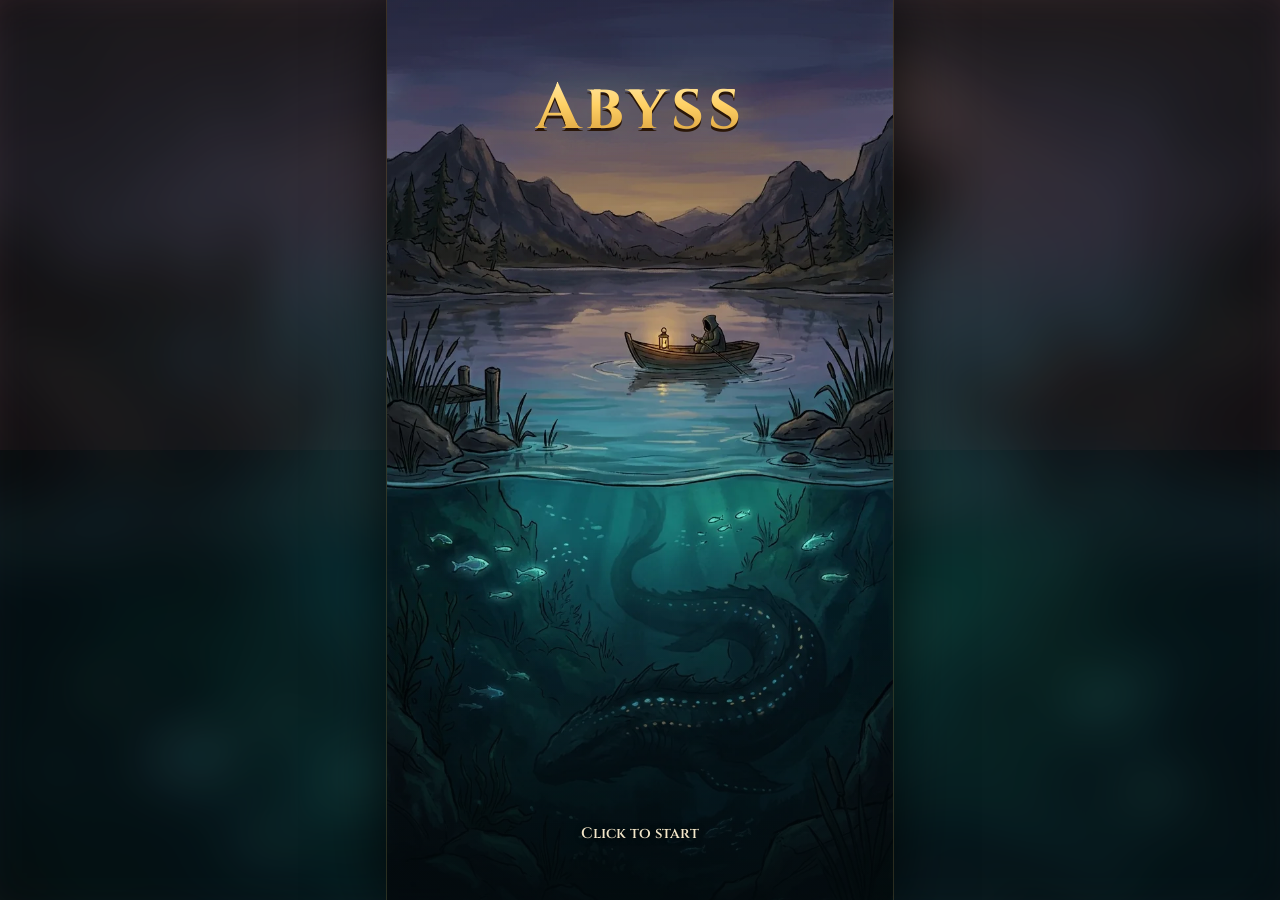
==== commit 58431e60: "Merge d40873f14a41bee4381e63bcbd86180ea4c31865 into 33abf67c89eff015f15a84af858b9ed88434b2a5" ====
--- a/index.html
+++ b/index.html
@@ -32,7 +32,7 @@
 :root[data-theme="dark"]{--fond:#03141a;--or:#ffd166;--ecume:#e8f1f2}
 html{scroll-padding-top:env(safe-area-inset-top,0px)}
 html,body{height:100%;margin:0}
-body{background:var(--fond);color:var(--ecume);font-family:'Fredoka',system-ui,sans-serif;display:flex;flex-direction:column;overflow:hidden;touch-action:none;user-select:none;-webkit-user-select:none}
+body{background:var(--fond);color:var(--ecume);font-family:'Fredoka',system-ui,sans-serif;display:flex;flex-direction:column;overflow:hidden;touch-action:none;touch-action:pinch-zoom;user-select:none;-webkit-user-select:none}
 #stage{flex:1;min-height:0;position:relative;display:flex;align-items:center;justify-content:center;width:100%;max-width:min(100vw,calc(100dvh*.5625));margin:0 auto;overflow:hidden}@media (min-aspect-ratio:3/4){body{background:radial-gradient(ellipse at 50% 40%,#0c2f38 0%,#04161c 55%,#010507 100%)}body::before{content:'';position:fixed;inset:-40px;background:var(--tbg) center/cover;filter:blur(28px) brightness(.45) saturate(1.1);opacity:.9;pointer-events:none}#stage{box-shadow:0 0 0 1px #ffd16626,0 0 60px #000c}}
 canvas{display:block;touch-action:none}
 #bar{position:absolute;left:0;right:0;bottom:12px;z-index:2;display:flex;justify-content:center;gap:8px}#bar .tb{background:#03141acc;color:var(--or);border:1px solid #ffd16688;font-size:14px;padding:9px 13px;-webkit-backdrop-filter:blur(6px);backdrop-filter:blur(6px)}.b:disabled{opacity:.4}.s{font-size:15px;padding:8px 14px}small{opacity:.7}
@@ -200,7 +200,6 @@
 .cnt{display:none}
 .bd{position:absolute;top:83.2%;bottom:0;left:0;right:0;z-index:3}
 .ps{max-height:none!important;height:100%}.ps.pass{flex:.62}.ps .px{width:24px;height:24px}.ps .ph{font-size:9px;color:#e8d9c0}.ps.pass .pl{font-size:13px}
-/* zones de toucher d'au moins 44 x 44 px par un ::before transparent (Options descend de 12 px pour ne pas chevaucher Collection) */#vil .rst.sd{top:84px}#upd .x{min-width:44px}.bgl,.mb,.shw.t3 .bt,.fstk,#upd button{position:relative}#vil .rst::before,.bgl::before,.mb::before,.shw.t3 .bt::before,.fstk::before,.st .x::before,#upd button::before{content:"";position:absolute;left:50%;top:50%;width:44px;height:44px;min-width:100%;min-height:100%;transform:translate(-50%,-50%)}.tabx,.fbk{min-height:44px}#ov .vrow input{min-height:44px;margin:0}
 </style></head><body><div id="ld" style="position:fixed;inset:0;z-index:99;display:flex;flex-direction:column;align-items:center;justify-content:center;gap:14px;background:#03141a;color:#e8d9c0;font:600 15px Cinzel,serif;transition:opacity .4s"><div>Abysses</div><div style="width:180px;height:6px;border-radius:3px;background:#ffffff22;overflow:hidden"><i id="ldb" style="display:block;height:100%;width:0;background:#ffd166"></i></div></div><script>(()=>{const A=["a/0989dc3753eb.webp", "a/1069aa76976e.webp", "a/16e17ef3d920.webp", "a/18950f994430.webp", "a/189874e4fc6e.webp", "a/19b0beeead1d.webp", "a/1f297a8886dc.webp", "a/21af9157ee4e.webp", "a/289e387dee98.webp", "a/29942f1687d4.webp", "a/29f1fc3882d6.webp", "a/2a7af79d9672.webp", "a/327b46c5b666.webp", "a/351238debbf7.webp", "a/35222d3fe857.webp", "a/35945ead04e7.webp", "a/382f1ad18414.webp", "a/3c568f283598.webp", "a/3ef5ac4fa971.webp", "a/3fa3a8b11d28.webp", "a/3ffe766f60f8.webp", "a/40632a302982.webp", "a/4303390dd241.webp", "a/44728c4cf605.webp", "a/4477e117409c.webp", "a/4536fc4760fb.webp", "a/45712119959e.webp", "a/465f6b6f90df.webp", "a/4753e9586985.webp", "a/4906fac1396c.webp", "a/4b5ebde88ea5.webp", "a/5057b66b4d1c.webp", "a/5106fc3f095c.webp", "a/57c71bef1fcc.webp", "a/5ac450e0d5f4.webp", "a/5dc1693f14af.webp", "a/5faea8e143fc.webp", "a/68507326904e.webp", "a/69928c2339b3.webp", "a/6dd722d01fc4.webp", "a/6e6176323789.webp", "a/6f9e97424a5a.webp", "a/7345a6447e6e.webp", "a/73d4cad86f8c.webp", "a/74d0fda808ee.webp", "a/75e83e3367e3.webp", "a/7663f49b2292.webp", "a/7799cf0da344.webp", "a/7e10e1491933.webp", "a/85fe90fcfc17.webp", "a/8a0767bf1e02.webp", "a/8a707142c4a2.webp", "a/8c3352aac56d.webp", "a/8f8afa4d7b17.webp", "a/91c39d52f0bc.webp", "a/999228f3e929.webp", "a/9ca837225fec.webp", "a/9edf9f89b19c.webp", "a/9f6519e8a861.webp", "a/a63dc030b7ff.webp", "a/a8ab7155e8a0.webp", "a/ab7871658c2c.webp", "a/abef7548957e.webp", "a/ad55f8f5b650.webp", "a/b220296e03d8.webp", "a/bb0fbc6a1362.webp", "a/bc96f776f782.webp", "a/bd597c75a6e4.webp", "a/be3aa05c3ed1.webp", "a/be4a896fa231.webp", "a/bf6d3f7488f2.webp", "a/c4ab9793eb10.webp", "a/c70db4fd492c.webp", "a/c7f6b49e8337.webp", "a/c97372f98cf0.webp", "a/d47fd7c78867.webp", "a/d4daa1fff933.webp", "a/d5c90f0e3a66.webp", "a/d73cbcabf711.webp", "a/d77f040d6d25.webp", "a/db048d6619e6.webp", "a/db86e726cb2e.webp", "a/de8101d32684.webp", "a/e01a7e0d4513.webp", "a/e20564e28b89.webp", "a/e24ea90878ae.webp", "a/e305754f6a9e.webp", "a/e312ff54fc9d.webp", "a/e4bbd141b581.webp", "a/e56ce9573e41.webp", "a/eaef8adde2a6.webp", "a/edc45c336968.webp", "a/ef603b05faa5.webp", "a/f1a51f9980a7.webp", "a/f39a64f42206.webp", "a/f43165051c18.webp", "a/f4a6f819c9ee.webp", "a/f82edb445935.webp"];let n=0;const d=document.getElementById("ld"),b=document.getElementById("ldb"),end=()=>{if(!d.parentNode)return;d.style.opacity=0;setTimeout(()=>d.remove(),400)};const ok=new Set(),title=()=>{try{return typeof SPL<"u"&&ok.has(SPL.logo)&&ok.has(SPL.tbg)}catch(e){return false}};A.forEach(u=>{const i=new Image();i.onload=i.onerror=()=>{n++;ok.add(u);b.style.width=(100*n/A.length)+"%";if(n>=A.length||title())end()};i.src=u});setTimeout(end,15000)})()</script>
 <div id="stage"><canvas id="c"></canvas><div id="bar"><button class="b tb" id="bb" onclick="musee()">Collection</button><button class="b tb" id="rb" onclick="leave()">Rentrer au village</button><button class="b tb" id="zb" onclick="zone()">Berges</button></div><div id="ov" hidden></div></div>
 <script src="ks-studio.js"></script>
@@ -266,10 +265,10 @@
 const UP=18,PX=-56;let REFL=null;const PIERI=new Image();
 PIERI.src=PIER.uri;
 const BGI=BGD.map(d=>{const i=new Image();i.src=d;return i});
-function fit(){const s=$('stage'),sw=s.clientWidth,sh=s.clientHeight,d=devicePixelRatio||1;let k;
+function fit(){if(window.visualViewport&&visualViewport.scale>1.01)return;const s=$('stage'),sw=s.clientWidth,sh=s.clientHeight,d=devicePixelRatio||1;let k;
 if(sw/sh<=W/560){k=sw/W;H=Math.max(560,Math.min(820,Math.round(sh/k)))}else{k=sh/560;H=560}
 cv.style.width=W*k+'px';cv.style.height=H*k+'px';cv.width=Math.round(W*k*d);cv.height=Math.round(H*k*d);ctx.setTransform(k*d,0,0,k*d,0,0);SC=k*d}
-addEventListener('resize',fit);fit();try{const tb=SPL.tbg||BGD[2];document.documentElement.style.setProperty('--tbg',`url(${tb})`)}catch(e){}
+addEventListener('resize',fit);if(window.visualViewport)visualViewport.addEventListener('resize',fit);fit();try{const tb=SPL.tbg||BGD[2];document.documentElement.style.setProperty('--tbg',`url(${tb})`)}catch(e){}
 
 const BOATI=new Image();BOATI.src='a/bf6d3f7488f2.webp';
 
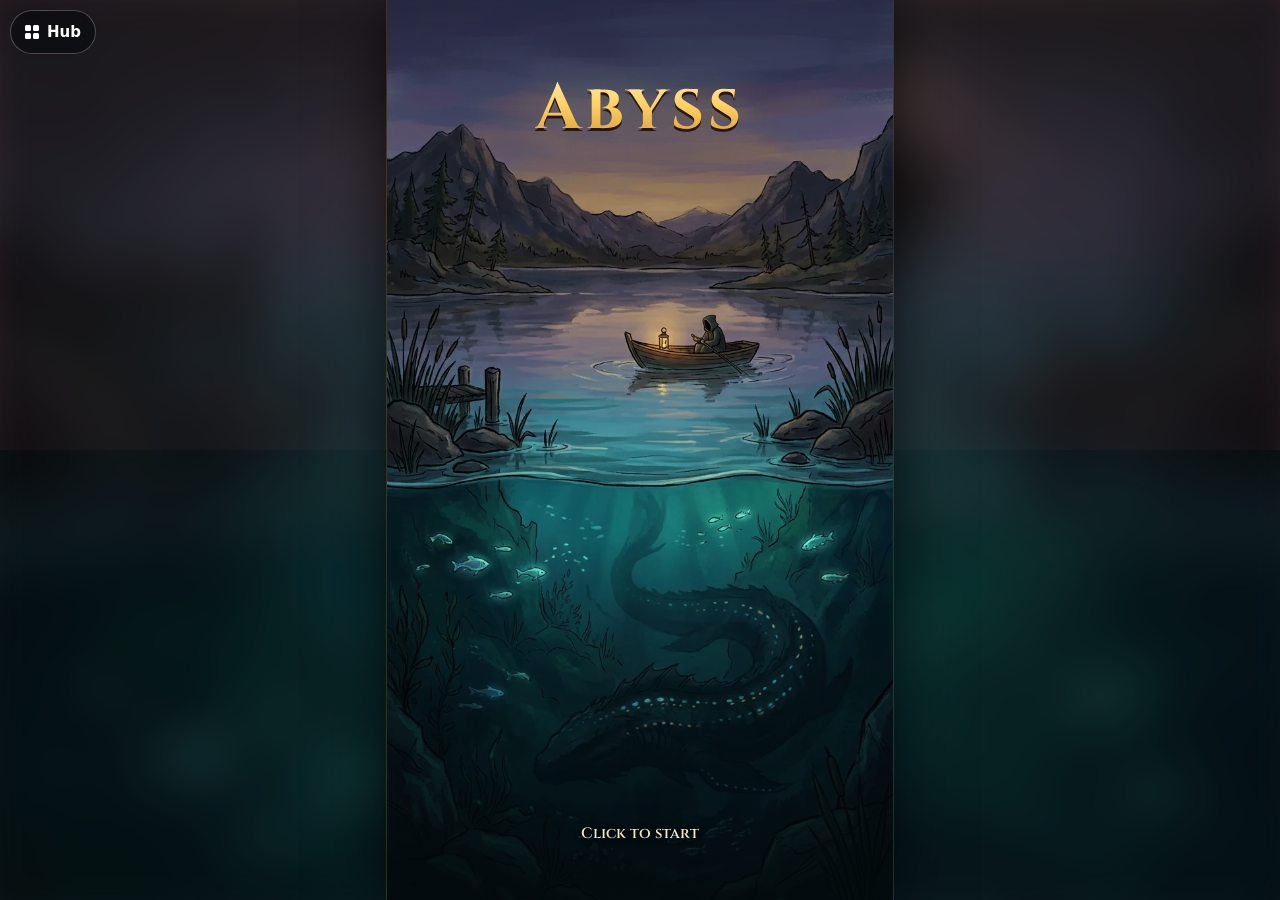
==== commit 500e4d6f: "Merge 5a44009c45d661ba2a17722d9cccf2e098404d03 into 33abf67c89eff015f15a84af858b9ed88434b2a5" ====
--- a/index.html
+++ b/index.html
@@ -32,8 +32,9 @@
 :root[data-theme="dark"]{--fond:#03141a;--or:#ffd166;--ecume:#e8f1f2}
 html{scroll-padding-top:env(safe-area-inset-top,0px)}
 html,body{height:100%;margin:0}
-body{background:var(--fond);color:var(--ecume);font-family:'Fredoka',system-ui,sans-serif;display:flex;flex-direction:column;overflow:hidden;touch-action:none;touch-action:pinch-zoom;user-select:none;-webkit-user-select:none}
+body{background:var(--fond);color:var(--ecume);font-family:'Fredoka',system-ui,sans-serif;display:flex;flex-direction:column;overflow:hidden;touch-action:none;user-select:none;-webkit-user-select:none}
 #stage{flex:1;min-height:0;position:relative;display:flex;align-items:center;justify-content:center;width:100%;max-width:min(100vw,calc(100dvh*.5625));margin:0 auto;overflow:hidden}@media (min-aspect-ratio:3/4){body{background:radial-gradient(ellipse at 50% 40%,#0c2f38 0%,#04161c 55%,#010507 100%)}body::before{content:'';position:fixed;inset:-40px;background:var(--tbg) center/cover;filter:blur(28px) brightness(.45) saturate(1.1);opacity:.9;pointer-events:none}#stage{box-shadow:0 0 0 1px #ffd16626,0 0 60px #000c}}
+#rot{display:none;position:fixed;inset:0;z-index:100;background:#03141af5;color:var(--or);flex-direction:column;align-items:center;justify-content:center;gap:14px;font:700 18px Cinzel,Fredoka,serif;letter-spacing:.04em;text-align:center;padding:20px}#rot svg{width:54px;height:54px;fill:none;stroke:currentColor;stroke-width:1.6;stroke-linecap:round;stroke-linejoin:round;animation:rot 2.4s ease-in-out infinite}@keyframes rot{0%,30%{transform:rotate(-90deg)}60%,100%{transform:rotate(0)}}@media (prefers-reduced-motion:reduce){#rot svg{animation:none}}@media (orientation:landscape) and (max-height:500px) and (pointer:coarse){#rot{display:flex}html:has(input:focus,textarea:focus) #rot{display:none}}
 canvas{display:block;touch-action:none}
 #bar{position:absolute;left:0;right:0;bottom:12px;z-index:2;display:flex;justify-content:center;gap:8px}#bar .tb{background:#03141acc;color:var(--or);border:1px solid #ffd16688;font-size:14px;padding:9px 13px;-webkit-backdrop-filter:blur(6px);backdrop-filter:blur(6px)}.b:disabled{opacity:.4}.s{font-size:15px;padding:8px 14px}small{opacity:.7}
 .b{font:inherit;font-weight:600;font-size:15px;color:var(--fond);background:var(--or);border:0;border-radius:22px;padding:10px 14px;cursor:pointer}
@@ -201,7 +202,7 @@
 .bd{position:absolute;top:83.2%;bottom:0;left:0;right:0;z-index:3}
 .ps{max-height:none!important;height:100%}.ps.pass{flex:.62}.ps .px{width:24px;height:24px}.ps .ph{font-size:9px;color:#e8d9c0}.ps.pass .pl{font-size:13px}
 </style></head><body><div id="ld" style="position:fixed;inset:0;z-index:99;display:flex;flex-direction:column;align-items:center;justify-content:center;gap:14px;background:#03141a;color:#e8d9c0;font:600 15px Cinzel,serif;transition:opacity .4s"><div>Abysses</div><div style="width:180px;height:6px;border-radius:3px;background:#ffffff22;overflow:hidden"><i id="ldb" style="display:block;height:100%;width:0;background:#ffd166"></i></div></div><script>(()=>{const A=["a/0989dc3753eb.webp", "a/1069aa76976e.webp", "a/16e17ef3d920.webp", "a/18950f994430.webp", "a/189874e4fc6e.webp", "a/19b0beeead1d.webp", "a/1f297a8886dc.webp", "a/21af9157ee4e.webp", "a/289e387dee98.webp", "a/29942f1687d4.webp", "a/29f1fc3882d6.webp", "a/2a7af79d9672.webp", "a/327b46c5b666.webp", "a/351238debbf7.webp", "a/35222d3fe857.webp", "a/35945ead04e7.webp", "a/382f1ad18414.webp", "a/3c568f283598.webp", "a/3ef5ac4fa971.webp", "a/3fa3a8b11d28.webp", "a/3ffe766f60f8.webp", "a/40632a302982.webp", "a/4303390dd241.webp", "a/44728c4cf605.webp", "a/4477e117409c.webp", "a/4536fc4760fb.webp", "a/45712119959e.webp", "a/465f6b6f90df.webp", "a/4753e9586985.webp", "a/4906fac1396c.webp", "a/4b5ebde88ea5.webp", "a/5057b66b4d1c.webp", "a/5106fc3f095c.webp", "a/57c71bef1fcc.webp", "a/5ac450e0d5f4.webp", "a/5dc1693f14af.webp", "a/5faea8e143fc.webp", "a/68507326904e.webp", "a/69928c2339b3.webp", "a/6dd722d01fc4.webp", "a/6e6176323789.webp", "a/6f9e97424a5a.webp", "a/7345a6447e6e.webp", "a/73d4cad86f8c.webp", "a/74d0fda808ee.webp", "a/75e83e3367e3.webp", "a/7663f49b2292.webp", "a/7799cf0da344.webp", "a/7e10e1491933.webp", "a/85fe90fcfc17.webp", "a/8a0767bf1e02.webp", "a/8a707142c4a2.webp", "a/8c3352aac56d.webp", "a/8f8afa4d7b17.webp", "a/91c39d52f0bc.webp", "a/999228f3e929.webp", "a/9ca837225fec.webp", "a/9edf9f89b19c.webp", "a/9f6519e8a861.webp", "a/a63dc030b7ff.webp", "a/a8ab7155e8a0.webp", "a/ab7871658c2c.webp", "a/abef7548957e.webp", "a/ad55f8f5b650.webp", "a/b220296e03d8.webp", "a/bb0fbc6a1362.webp", "a/bc96f776f782.webp", "a/bd597c75a6e4.webp", "a/be3aa05c3ed1.webp", "a/be4a896fa231.webp", "a/bf6d3f7488f2.webp", "a/c4ab9793eb10.webp", "a/c70db4fd492c.webp", "a/c7f6b49e8337.webp", "a/c97372f98cf0.webp", "a/d47fd7c78867.webp", "a/d4daa1fff933.webp", "a/d5c90f0e3a66.webp", "a/d73cbcabf711.webp", "a/d77f040d6d25.webp", "a/db048d6619e6.webp", "a/db86e726cb2e.webp", "a/de8101d32684.webp", "a/e01a7e0d4513.webp", "a/e20564e28b89.webp", "a/e24ea90878ae.webp", "a/e305754f6a9e.webp", "a/e312ff54fc9d.webp", "a/e4bbd141b581.webp", "a/e56ce9573e41.webp", "a/eaef8adde2a6.webp", "a/edc45c336968.webp", "a/ef603b05faa5.webp", "a/f1a51f9980a7.webp", "a/f39a64f42206.webp", "a/f43165051c18.webp", "a/f4a6f819c9ee.webp", "a/f82edb445935.webp"];let n=0;const d=document.getElementById("ld"),b=document.getElementById("ldb"),end=()=>{if(!d.parentNode)return;d.style.opacity=0;setTimeout(()=>d.remove(),400)};const ok=new Set(),title=()=>{try{return typeof SPL<"u"&&ok.has(SPL.logo)&&ok.has(SPL.tbg)}catch(e){return false}};A.forEach(u=>{const i=new Image();i.onload=i.onerror=()=>{n++;ok.add(u);b.style.width=(100*n/A.length)+"%";if(n>=A.length||title())end()};i.src=u});setTimeout(end,15000)})()</script>
-<div id="stage"><canvas id="c"></canvas><div id="bar"><button class="b tb" id="bb" onclick="musee()">Collection</button><button class="b tb" id="rb" onclick="leave()">Rentrer au village</button><button class="b tb" id="zb" onclick="zone()">Berges</button></div><div id="ov" hidden></div></div>
+<div id="rot"><svg viewBox="0 0 24 24" aria-hidden="true"><path d="M7 3h10v18H7z M11 18h2"/></svg><p>Tourne ton téléphone pour jouer</p></div><div id="stage"><canvas id="c"></canvas><div id="bar"><button class="b tb" id="bb" onclick="musee()">Collection</button><button class="b tb" id="rb" onclick="leave()">Rentrer au village</button><button class="b tb" id="zb" onclick="zone()">Berges</button></div><div id="ov" hidden></div></div>
 <script src="ks-studio.js"></script>
 <script src="ks-back.js"></script>
 <script id="assets">const SPL={logo:'a/4303390dd241.webp',tbg:'a/75e83e3367e3.webp'};const IMG={"perche": "a/5057b66b4d1c.webp", "carpe": "a/f1a51f9980a7.webp", "anguille": "a/45712119959e.webp", "silure": "a/db86e726cb2e.webp", "lanterne": "a/29942f1687d4.webp", "raie": "a/ad55f8f5b650.webp", "serpent": "a/3fa3a8b11d28.webp", "brochet": "a/a8ab7155e8a0.webp", "gardon": "a/e24ea90878ae.webp", "aveugle": "a/0989dc3753eb.webp", "esturgeon": "a/d77f040d6d25.webp", "murene": "a/4906fac1396c.webp", "coela": "a/e01a7e0d4513.webp", "leviathan": "a/4753e9586985.webp"};const PIER={"uri": "a/ab7871658c2c.webp", "w": 544, "h": 266, "surf": 208.3};const BGC=[["#7e5160", "#232e37"], ["#3c6970", "#384232"], ["#302451", "#04090c"], ["#2c3a3e", "#0b1d22"], ["#2a2350", "#03060c"]];const BGD=["a/6dd722d01fc4.webp", "a/351238debbf7.webp", "a/db048d6619e6.webp", "a/c70db4fd492c.webp", "a/7e10e1491933.webp"];</script>
@@ -265,10 +266,10 @@
 const UP=18,PX=-56;let REFL=null;const PIERI=new Image();
 PIERI.src=PIER.uri;
 const BGI=BGD.map(d=>{const i=new Image();i.src=d;return i});
-function fit(){if(window.visualViewport&&visualViewport.scale>1.01)return;const s=$('stage'),sw=s.clientWidth,sh=s.clientHeight,d=devicePixelRatio||1;let k;
+function fit(){const s=$('stage'),sw=s.clientWidth,sh=s.clientHeight,d=devicePixelRatio||1;let k;
 if(sw/sh<=W/560){k=sw/W;H=Math.max(560,Math.min(820,Math.round(sh/k)))}else{k=sh/560;H=560}
 cv.style.width=W*k+'px';cv.style.height=H*k+'px';cv.width=Math.round(W*k*d);cv.height=Math.round(H*k*d);ctx.setTransform(k*d,0,0,k*d,0,0);SC=k*d}
-addEventListener('resize',fit);if(window.visualViewport)visualViewport.addEventListener('resize',fit);fit();try{const tb=SPL.tbg||BGD[2];document.documentElement.style.setProperty('--tbg',`url(${tb})`)}catch(e){}
+addEventListener('resize',fit);fit();try{const tb=SPL.tbg||BGD[2];document.documentElement.style.setProperty('--tbg',`url(${tb})`)}catch(e){}
 
 const BOATI=new Image();BOATI.src='a/bf6d3f7488f2.webp';
 
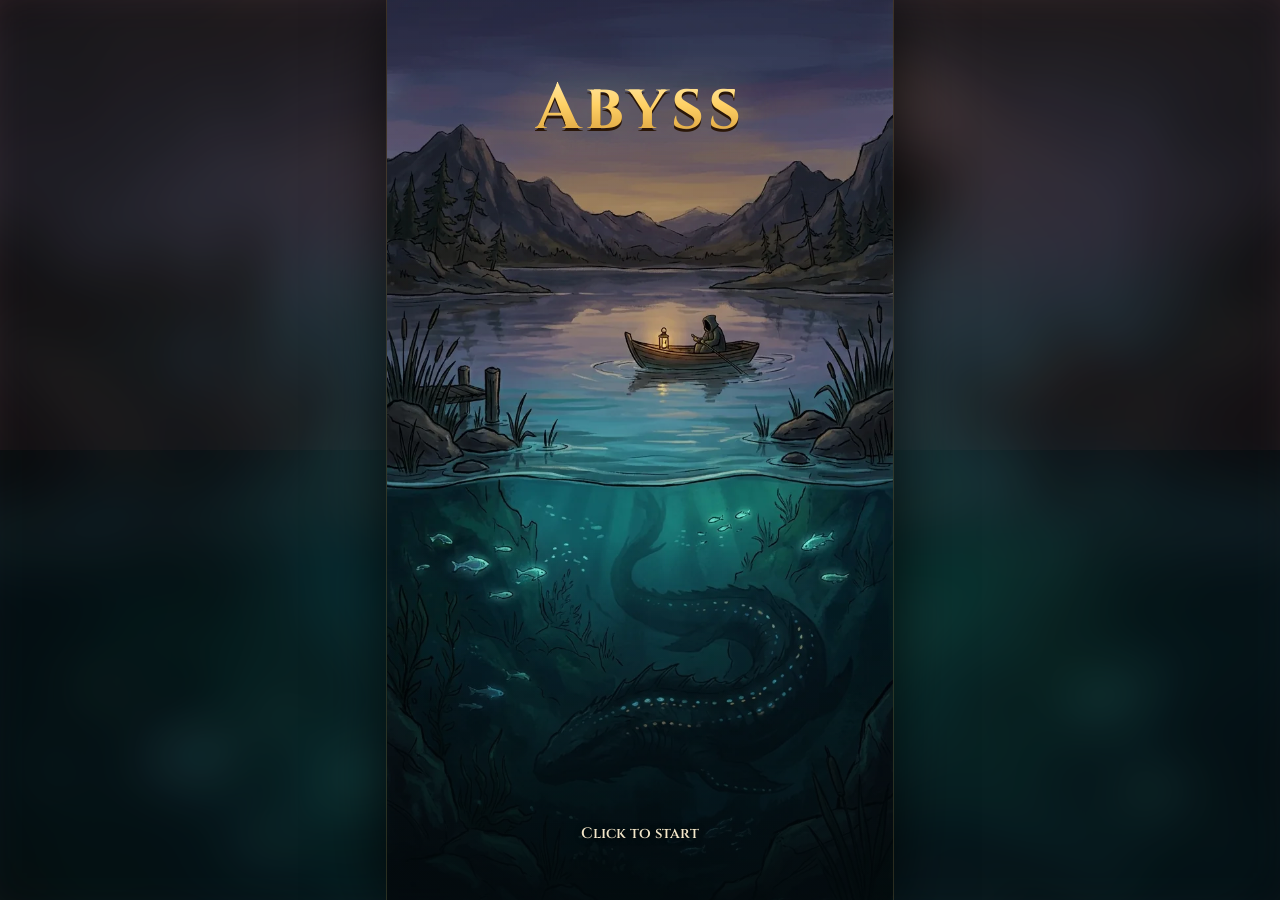
==== commit a1fa3588: "Merge 89449b4466dec74cb960aa62e43c1147078a21ba into 33abf67c89eff015f15a84af858b9ed88434b2a5" ====
--- a/index.html
+++ b/index.html
@@ -34,7 +34,6 @@
 html,body{height:100%;margin:0}
 body{background:var(--fond);color:var(--ecume);font-family:'Fredoka',system-ui,sans-serif;display:flex;flex-direction:column;overflow:hidden;touch-action:none;user-select:none;-webkit-user-select:none}
 #stage{flex:1;min-height:0;position:relative;display:flex;align-items:center;justify-content:center;width:100%;max-width:min(100vw,calc(100dvh*.5625));margin:0 auto;overflow:hidden}@media (min-aspect-ratio:3/4){body{background:radial-gradient(ellipse at 50% 40%,#0c2f38 0%,#04161c 55%,#010507 100%)}body::before{content:'';position:fixed;inset:-40px;background:var(--tbg) center/cover;filter:blur(28px) brightness(.45) saturate(1.1);opacity:.9;pointer-events:none}#stage{box-shadow:0 0 0 1px #ffd16626,0 0 60px #000c}}
-#rot{display:none;position:fixed;inset:0;z-index:100;background:#03141af5;color:var(--or);flex-direction:column;align-items:center;justify-content:center;gap:14px;font:700 18px Cinzel,Fredoka,serif;letter-spacing:.04em;text-align:center;padding:20px}#rot svg{width:54px;height:54px;fill:none;stroke:currentColor;stroke-width:1.6;stroke-linecap:round;stroke-linejoin:round;animation:rot 2.4s ease-in-out infinite}@keyframes rot{0%,30%{transform:rotate(-90deg)}60%,100%{transform:rotate(0)}}@media (prefers-reduced-motion:reduce){#rot svg{animation:none}}@media (orientation:landscape) and (max-height:500px) and (pointer:coarse){#rot{display:flex}html:has(input:focus,textarea:focus) #rot{display:none}}
 canvas{display:block;touch-action:none}
 #bar{position:absolute;left:0;right:0;bottom:12px;z-index:2;display:flex;justify-content:center;gap:8px}#bar .tb{background:#03141acc;color:var(--or);border:1px solid #ffd16688;font-size:14px;padding:9px 13px;-webkit-backdrop-filter:blur(6px);backdrop-filter:blur(6px)}.b:disabled{opacity:.4}.s{font-size:15px;padding:8px 14px}small{opacity:.7}
 .b{font:inherit;font-weight:600;font-size:15px;color:var(--fond);background:var(--or);border:0;border-radius:22px;padding:10px 14px;cursor:pointer}
@@ -202,7 +201,7 @@
 .bd{position:absolute;top:83.2%;bottom:0;left:0;right:0;z-index:3}
 .ps{max-height:none!important;height:100%}.ps.pass{flex:.62}.ps .px{width:24px;height:24px}.ps .ph{font-size:9px;color:#e8d9c0}.ps.pass .pl{font-size:13px}
 </style></head><body><div id="ld" style="position:fixed;inset:0;z-index:99;display:flex;flex-direction:column;align-items:center;justify-content:center;gap:14px;background:#03141a;color:#e8d9c0;font:600 15px Cinzel,serif;transition:opacity .4s"><div>Abysses</div><div style="width:180px;height:6px;border-radius:3px;background:#ffffff22;overflow:hidden"><i id="ldb" style="display:block;height:100%;width:0;background:#ffd166"></i></div></div><script>(()=>{const A=["a/0989dc3753eb.webp", "a/1069aa76976e.webp", "a/16e17ef3d920.webp", "a/18950f994430.webp", "a/189874e4fc6e.webp", "a/19b0beeead1d.webp", "a/1f297a8886dc.webp", "a/21af9157ee4e.webp", "a/289e387dee98.webp", "a/29942f1687d4.webp", "a/29f1fc3882d6.webp", "a/2a7af79d9672.webp", "a/327b46c5b666.webp", "a/351238debbf7.webp", "a/35222d3fe857.webp", "a/35945ead04e7.webp", "a/382f1ad18414.webp", "a/3c568f283598.webp", "a/3ef5ac4fa971.webp", "a/3fa3a8b11d28.webp", "a/3ffe766f60f8.webp", "a/40632a302982.webp", "a/4303390dd241.webp", "a/44728c4cf605.webp", "a/4477e117409c.webp", "a/4536fc4760fb.webp", "a/45712119959e.webp", "a/465f6b6f90df.webp", "a/4753e9586985.webp", "a/4906fac1396c.webp", "a/4b5ebde88ea5.webp", "a/5057b66b4d1c.webp", "a/5106fc3f095c.webp", "a/57c71bef1fcc.webp", "a/5ac450e0d5f4.webp", "a/5dc1693f14af.webp", "a/5faea8e143fc.webp", "a/68507326904e.webp", "a/69928c2339b3.webp", "a/6dd722d01fc4.webp", "a/6e6176323789.webp", "a/6f9e97424a5a.webp", "a/7345a6447e6e.webp", "a/73d4cad86f8c.webp", "a/74d0fda808ee.webp", "a/75e83e3367e3.webp", "a/7663f49b2292.webp", "a/7799cf0da344.webp", "a/7e10e1491933.webp", "a/85fe90fcfc17.webp", "a/8a0767bf1e02.webp", "a/8a707142c4a2.webp", "a/8c3352aac56d.webp", "a/8f8afa4d7b17.webp", "a/91c39d52f0bc.webp", "a/999228f3e929.webp", "a/9ca837225fec.webp", "a/9edf9f89b19c.webp", "a/9f6519e8a861.webp", "a/a63dc030b7ff.webp", "a/a8ab7155e8a0.webp", "a/ab7871658c2c.webp", "a/abef7548957e.webp", "a/ad55f8f5b650.webp", "a/b220296e03d8.webp", "a/bb0fbc6a1362.webp", "a/bc96f776f782.webp", "a/bd597c75a6e4.webp", "a/be3aa05c3ed1.webp", "a/be4a896fa231.webp", "a/bf6d3f7488f2.webp", "a/c4ab9793eb10.webp", "a/c70db4fd492c.webp", "a/c7f6b49e8337.webp", "a/c97372f98cf0.webp", "a/d47fd7c78867.webp", "a/d4daa1fff933.webp", "a/d5c90f0e3a66.webp", "a/d73cbcabf711.webp", "a/d77f040d6d25.webp", "a/db048d6619e6.webp", "a/db86e726cb2e.webp", "a/de8101d32684.webp", "a/e01a7e0d4513.webp", "a/e20564e28b89.webp", "a/e24ea90878ae.webp", "a/e305754f6a9e.webp", "a/e312ff54fc9d.webp", "a/e4bbd141b581.webp", "a/e56ce9573e41.webp", "a/eaef8adde2a6.webp", "a/edc45c336968.webp", "a/ef603b05faa5.webp", "a/f1a51f9980a7.webp", "a/f39a64f42206.webp", "a/f43165051c18.webp", "a/f4a6f819c9ee.webp", "a/f82edb445935.webp"];let n=0;const d=document.getElementById("ld"),b=document.getElementById("ldb"),end=()=>{if(!d.parentNode)return;d.style.opacity=0;setTimeout(()=>d.remove(),400)};const ok=new Set(),title=()=>{try{return typeof SPL<"u"&&ok.has(SPL.logo)&&ok.has(SPL.tbg)}catch(e){return false}};A.forEach(u=>{const i=new Image();i.onload=i.onerror=()=>{n++;ok.add(u);b.style.width=(100*n/A.length)+"%";if(n>=A.length||title())end()};i.src=u});setTimeout(end,15000)})()</script>
-<div id="rot"><svg viewBox="0 0 24 24" aria-hidden="true"><path d="M7 3h10v18H7z M11 18h2"/></svg><p>Tourne ton téléphone pour jouer</p></div><div id="stage"><canvas id="c"></canvas><div id="bar"><button class="b tb" id="bb" onclick="musee()">Collection</button><button class="b tb" id="rb" onclick="leave()">Rentrer au village</button><button class="b tb" id="zb" onclick="zone()">Berges</button></div><div id="ov" hidden></div></div>
+<div id="stage"><canvas id="c"></canvas><div id="bar"><button class="b tb" id="bb" onclick="musee()">Collection</button><button class="b tb" id="rb" onclick="leave()">Rentrer au village</button><button class="b tb" id="zb" onclick="zone()">Berges</button></div><div id="ov" hidden></div></div>
 <script src="ks-studio.js"></script>
 <script src="ks-back.js"></script>
 <script id="assets">const SPL={logo:'a/4303390dd241.webp',tbg:'a/75e83e3367e3.webp'};const IMG={"perche": "a/5057b66b4d1c.webp", "carpe": "a/f1a51f9980a7.webp", "anguille": "a/45712119959e.webp", "silure": "a/db86e726cb2e.webp", "lanterne": "a/29942f1687d4.webp", "raie": "a/ad55f8f5b650.webp", "serpent": "a/3fa3a8b11d28.webp", "brochet": "a/a8ab7155e8a0.webp", "gardon": "a/e24ea90878ae.webp", "aveugle": "a/0989dc3753eb.webp", "esturgeon": "a/d77f040d6d25.webp", "murene": "a/4906fac1396c.webp", "coela": "a/e01a7e0d4513.webp", "leviathan": "a/4753e9586985.webp"};const PIER={"uri": "a/ab7871658c2c.webp", "w": 544, "h": 266, "surf": 208.3};const BGC=[["#7e5160", "#232e37"], ["#3c6970", "#384232"], ["#302451", "#04090c"], ["#2c3a3e", "#0b1d22"], ["#2a2350", "#03060c"]];const BGD=["a/6dd722d01fc4.webp", "a/351238debbf7.webp", "a/db048d6619e6.webp", "a/c70db4fd492c.webp", "a/7e10e1491933.webp"];</script>
@@ -484,7 +483,8 @@
 document.addEventListener('visibilitychange',()=>{if(document.hidden){if(mEl)mEl.pause()}else musicKick()});
 function setV(k,v){v=v/100;if(k==='m'){mv=v;if(!mv&&mEl)mEl.pause();else if(mEl&&!mEl.paused)fade(mEl,.35*mv,200);else music(mKey)}else{sv=v;if(MB)MB.gain.value=.9*sv}save()}
 function sndT(){snd=snd?0:1;save();if(!snd&&mEl)mEl.pause();else music(mKey);opts()}
-const VER='1.0.6';const PN=[
+const VER='1.0.7';const PN=[
+{v:'1.0.7',d:'31 octobre 2026',l:['Petits écrans : les fenêtres trop hautes (Options) se font défiler jusqu’en haut, curseurs de volume compris.','Boutons plus faciles à toucher : Options, Collection, Panier, Carnet, achats de l’Atelier, vitrine de l’étal, fumoir.','On peut zoomer à deux doigts pour agrandir les textes (sauf sur le lac).','Téléphone couché : un écran demande de le remettre droit.','Musiques téléchargées seulement à la première écoute, et mieux lues hors connexion sur iPhone.']},
 {v:'1.0.6',d:'29 octobre 2026',l:['Démarrage plus rapide : l’écran titre s’affiche sans attendre toutes les images, et la musique se charge au premier toucher.','Écran titre : un bouton « Hub » ramène aux autres jeux du studio.','Options : bouton « Retour au hub », et le même ordre que dans les autres jeux du studio.']},
 {v:'1.0.5',d:'26 octobre 2026',l:['Options : crédits du jeu.']},
 {v:'1.0.4',d:'19 octobre 2026',l:['Options : volume de la musique et des bruitages séparés, vibrations à activer ou couper, signaler un bug, soutenir le studio, retour à l’écran titre.','Écran titre : « Touche pour commencer ».']},
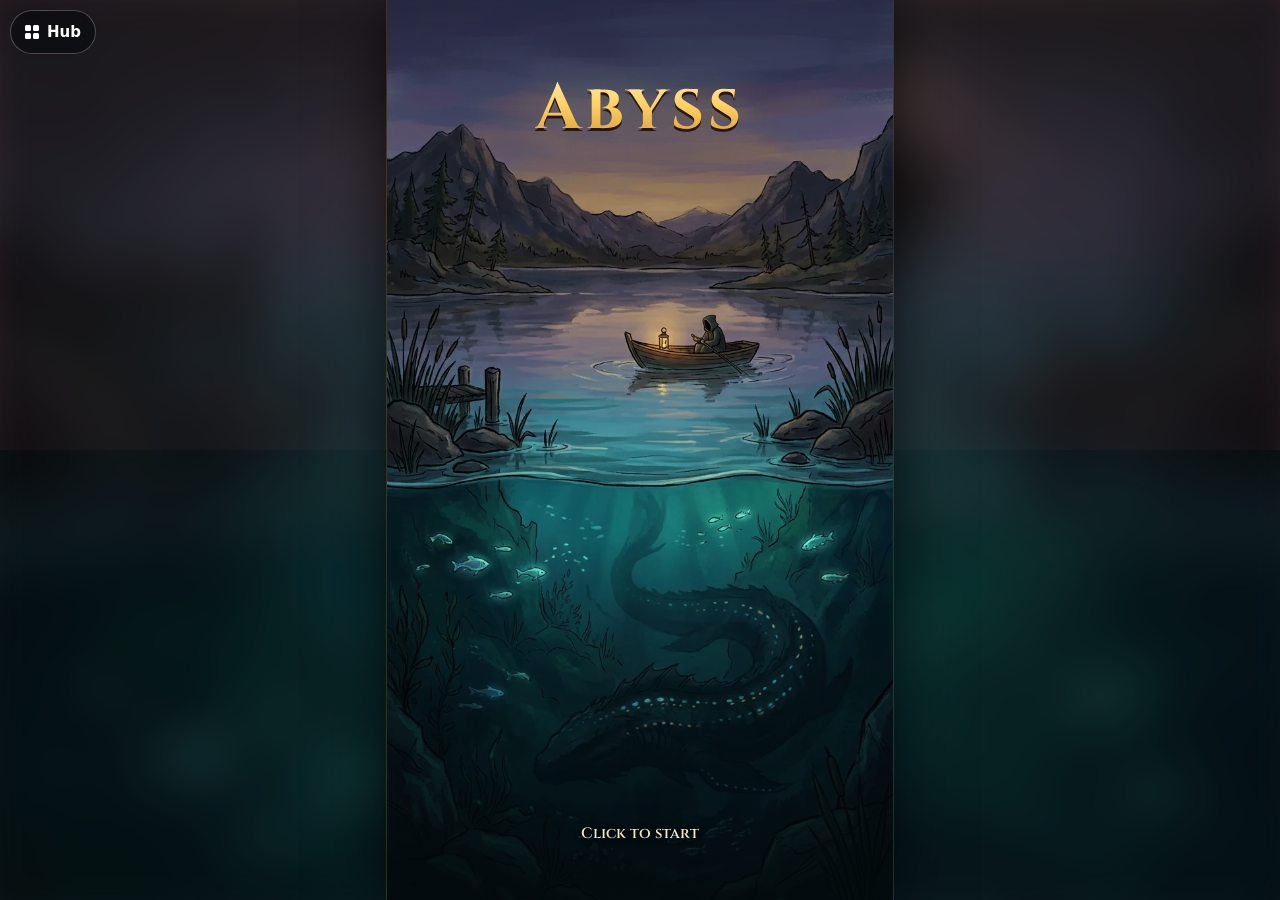
==== commit 8abf02dd: "Merge pull request #8 from Keismey/claude/project-thread-99f3ex-paysage Téléphone couché : écran « T" ====
--- a/index.html
+++ b/index.html
@@ -34,6 +34,7 @@
 html,body{height:100%;margin:0}
 body{background:var(--fond);color:var(--ecume);font-family:'Fredoka',system-ui,sans-serif;display:flex;flex-direction:column;overflow:hidden;touch-action:none;user-select:none;-webkit-user-select:none}
 #stage{flex:1;min-height:0;position:relative;display:flex;align-items:center;justify-content:center;width:100%;max-width:min(100vw,calc(100dvh*.5625));margin:0 auto;overflow:hidden}@media (min-aspect-ratio:3/4){body{background:radial-gradient(ellipse at 50% 40%,#0c2f38 0%,#04161c 55%,#010507 100%)}body::before{content:'';position:fixed;inset:-40px;background:var(--tbg) center/cover;filter:blur(28px) brightness(.45) saturate(1.1);opacity:.9;pointer-events:none}#stage{box-shadow:0 0 0 1px #ffd16626,0 0 60px #000c}}
+#rot{display:none;position:fixed;inset:0;z-index:100;background:#03141af5;color:var(--or);flex-direction:column;align-items:center;justify-content:center;gap:14px;font:700 18px Cinzel,Fredoka,serif;letter-spacing:.04em;text-align:center;padding:20px}#rot svg{width:54px;height:54px;fill:none;stroke:currentColor;stroke-width:1.6;stroke-linecap:round;stroke-linejoin:round;animation:rot 2.4s ease-in-out infinite}@keyframes rot{0%,30%{transform:rotate(-90deg)}60%,100%{transform:rotate(0)}}@media (prefers-reduced-motion:reduce){#rot svg{animation:none}}@media (orientation:landscape) and (max-height:500px) and (pointer:coarse){#rot{display:flex}html:has(input:focus,textarea:focus) #rot{display:none}}
 canvas{display:block;touch-action:none}
 #bar{position:absolute;left:0;right:0;bottom:12px;z-index:2;display:flex;justify-content:center;gap:8px}#bar .tb{background:#03141acc;color:var(--or);border:1px solid #ffd16688;font-size:14px;padding:9px 13px;-webkit-backdrop-filter:blur(6px);backdrop-filter:blur(6px)}.b:disabled{opacity:.4}.s{font-size:15px;padding:8px 14px}small{opacity:.7}
 .b{font:inherit;font-weight:600;font-size:15px;color:var(--fond);background:var(--or);border:0;border-radius:22px;padding:10px 14px;cursor:pointer}
@@ -201,7 +202,7 @@
 .bd{position:absolute;top:83.2%;bottom:0;left:0;right:0;z-index:3}
 .ps{max-height:none!important;height:100%}.ps.pass{flex:.62}.ps .px{width:24px;height:24px}.ps .ph{font-size:9px;color:#e8d9c0}.ps.pass .pl{font-size:13px}
 </style></head><body><div id="ld" style="position:fixed;inset:0;z-index:99;display:flex;flex-direction:column;align-items:center;justify-content:center;gap:14px;background:#03141a;color:#e8d9c0;font:600 15px Cinzel,serif;transition:opacity .4s"><div>Abysses</div><div style="width:180px;height:6px;border-radius:3px;background:#ffffff22;overflow:hidden"><i id="ldb" style="display:block;height:100%;width:0;background:#ffd166"></i></div></div><script>(()=>{const A=["a/0989dc3753eb.webp", "a/1069aa76976e.webp", "a/16e17ef3d920.webp", "a/18950f994430.webp", "a/189874e4fc6e.webp", "a/19b0beeead1d.webp", "a/1f297a8886dc.webp", "a/21af9157ee4e.webp", "a/289e387dee98.webp", "a/29942f1687d4.webp", "a/29f1fc3882d6.webp", "a/2a7af79d9672.webp", "a/327b46c5b666.webp", "a/351238debbf7.webp", "a/35222d3fe857.webp", "a/35945ead04e7.webp", "a/382f1ad18414.webp", "a/3c568f283598.webp", "a/3ef5ac4fa971.webp", "a/3fa3a8b11d28.webp", "a/3ffe766f60f8.webp", "a/40632a302982.webp", "a/4303390dd241.webp", "a/44728c4cf605.webp", "a/4477e117409c.webp", "a/4536fc4760fb.webp", "a/45712119959e.webp", "a/465f6b6f90df.webp", "a/4753e9586985.webp", "a/4906fac1396c.webp", "a/4b5ebde88ea5.webp", "a/5057b66b4d1c.webp", "a/5106fc3f095c.webp", "a/57c71bef1fcc.webp", "a/5ac450e0d5f4.webp", "a/5dc1693f14af.webp", "a/5faea8e143fc.webp", "a/68507326904e.webp", "a/69928c2339b3.webp", "a/6dd722d01fc4.webp", "a/6e6176323789.webp", "a/6f9e97424a5a.webp", "a/7345a6447e6e.webp", "a/73d4cad86f8c.webp", "a/74d0fda808ee.webp", "a/75e83e3367e3.webp", "a/7663f49b2292.webp", "a/7799cf0da344.webp", "a/7e10e1491933.webp", "a/85fe90fcfc17.webp", "a/8a0767bf1e02.webp", "a/8a707142c4a2.webp", "a/8c3352aac56d.webp", "a/8f8afa4d7b17.webp", "a/91c39d52f0bc.webp", "a/999228f3e929.webp", "a/9ca837225fec.webp", "a/9edf9f89b19c.webp", "a/9f6519e8a861.webp", "a/a63dc030b7ff.webp", "a/a8ab7155e8a0.webp", "a/ab7871658c2c.webp", "a/abef7548957e.webp", "a/ad55f8f5b650.webp", "a/b220296e03d8.webp", "a/bb0fbc6a1362.webp", "a/bc96f776f782.webp", "a/bd597c75a6e4.webp", "a/be3aa05c3ed1.webp", "a/be4a896fa231.webp", "a/bf6d3f7488f2.webp", "a/c4ab9793eb10.webp", "a/c70db4fd492c.webp", "a/c7f6b49e8337.webp", "a/c97372f98cf0.webp", "a/d47fd7c78867.webp", "a/d4daa1fff933.webp", "a/d5c90f0e3a66.webp", "a/d73cbcabf711.webp", "a/d77f040d6d25.webp", "a/db048d6619e6.webp", "a/db86e726cb2e.webp", "a/de8101d32684.webp", "a/e01a7e0d4513.webp", "a/e20564e28b89.webp", "a/e24ea90878ae.webp", "a/e305754f6a9e.webp", "a/e312ff54fc9d.webp", "a/e4bbd141b581.webp", "a/e56ce9573e41.webp", "a/eaef8adde2a6.webp", "a/edc45c336968.webp", "a/ef603b05faa5.webp", "a/f1a51f9980a7.webp", "a/f39a64f42206.webp", "a/f43165051c18.webp", "a/f4a6f819c9ee.webp", "a/f82edb445935.webp"];let n=0;const d=document.getElementById("ld"),b=document.getElementById("ldb"),end=()=>{if(!d.parentNode)return;d.style.opacity=0;setTimeout(()=>d.remove(),400)};const ok=new Set(),title=()=>{try{return typeof SPL<"u"&&ok.has(SPL.logo)&&ok.has(SPL.tbg)}catch(e){return false}};A.forEach(u=>{const i=new Image();i.onload=i.onerror=()=>{n++;ok.add(u);b.style.width=(100*n/A.length)+"%";if(n>=A.length||title())end()};i.src=u});setTimeout(end,15000)})()</script>
-<div id="stage"><canvas id="c"></canvas><div id="bar"><button class="b tb" id="bb" onclick="musee()">Collection</button><button class="b tb" id="rb" onclick="leave()">Rentrer au village</button><button class="b tb" id="zb" onclick="zone()">Berges</button></div><div id="ov" hidden></div></div>
+<div id="rot"><svg viewBox="0 0 24 24" aria-hidden="true"><path d="M7 3h10v18H7z M11 18h2"/></svg><p>Tourne ton téléphone pour jouer</p></div><div id="stage"><canvas id="c"></canvas><div id="bar"><button class="b tb" id="bb" onclick="musee()">Collection</button><button class="b tb" id="rb" onclick="leave()">Rentrer au village</button><button class="b tb" id="zb" onclick="zone()">Berges</button></div><div id="ov" hidden></div></div>
 <script src="ks-studio.js"></script>
 <script src="ks-back.js"></script>
 <script id="assets">const SPL={logo:'a/4303390dd241.webp',tbg:'a/75e83e3367e3.webp'};const IMG={"perche": "a/5057b66b4d1c.webp", "carpe": "a/f1a51f9980a7.webp", "anguille": "a/45712119959e.webp", "silure": "a/db86e726cb2e.webp", "lanterne": "a/29942f1687d4.webp", "raie": "a/ad55f8f5b650.webp", "serpent": "a/3fa3a8b11d28.webp", "brochet": "a/a8ab7155e8a0.webp", "gardon": "a/e24ea90878ae.webp", "aveugle": "a/0989dc3753eb.webp", "esturgeon": "a/d77f040d6d25.webp", "murene": "a/4906fac1396c.webp", "coela": "a/e01a7e0d4513.webp", "leviathan": "a/4753e9586985.webp"};const PIER={"uri": "a/ab7871658c2c.webp", "w": 544, "h": 266, "surf": 208.3};const BGC=[["#7e5160", "#232e37"], ["#3c6970", "#384232"], ["#302451", "#04090c"], ["#2c3a3e", "#0b1d22"], ["#2a2350", "#03060c"]];const BGD=["a/6dd722d01fc4.webp", "a/351238debbf7.webp", "a/db048d6619e6.webp", "a/c70db4fd492c.webp", "a/7e10e1491933.webp"];</script>
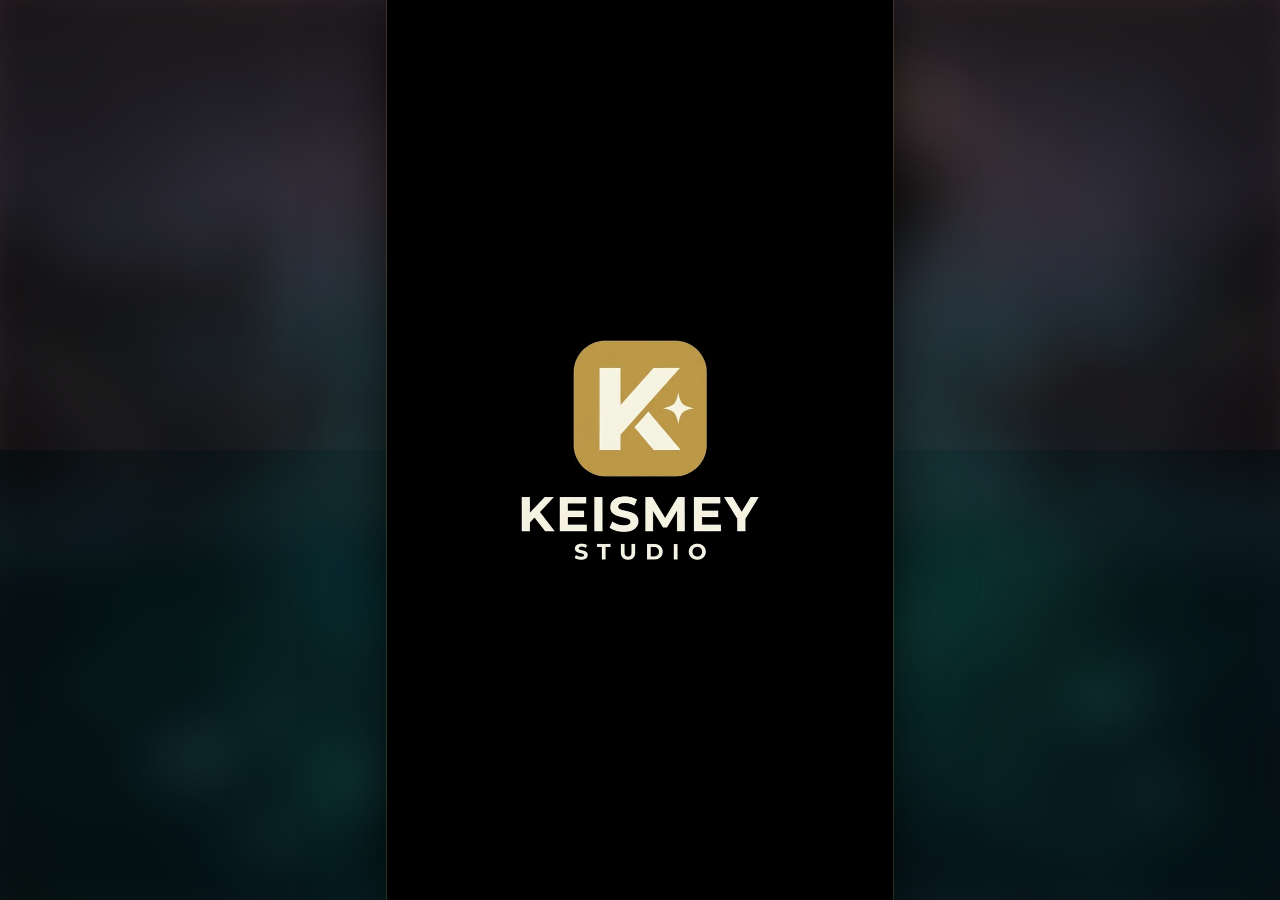
==== commit fe5ca819: "Merge pull request #7 from Keismey/claude/project-thread-99f3ex-zoom Zoom à deux doigts autorisé hor" ====
--- a/index.html
+++ b/index.html
@@ -32,7 +32,7 @@
 :root[data-theme="dark"]{--fond:#03141a;--or:#ffd166;--ecume:#e8f1f2}
 html{scroll-padding-top:env(safe-area-inset-top,0px)}
 html,body{height:100%;margin:0}
-body{background:var(--fond);color:var(--ecume);font-family:'Fredoka',system-ui,sans-serif;display:flex;flex-direction:column;overflow:hidden;touch-action:none;user-select:none;-webkit-user-select:none}
+body{background:var(--fond);color:var(--ecume);font-family:'Fredoka',system-ui,sans-serif;display:flex;flex-direction:column;overflow:hidden;touch-action:none;touch-action:pinch-zoom;user-select:none;-webkit-user-select:none}
 #stage{flex:1;min-height:0;position:relative;display:flex;align-items:center;justify-content:center;width:100%;max-width:min(100vw,calc(100dvh*.5625));margin:0 auto;overflow:hidden}@media (min-aspect-ratio:3/4){body{background:radial-gradient(ellipse at 50% 40%,#0c2f38 0%,#04161c 55%,#010507 100%)}body::before{content:'';position:fixed;inset:-40px;background:var(--tbg) center/cover;filter:blur(28px) brightness(.45) saturate(1.1);opacity:.9;pointer-events:none}#stage{box-shadow:0 0 0 1px #ffd16626,0 0 60px #000c}}
 #rot{display:none;position:fixed;inset:0;z-index:100;background:#03141af5;color:var(--or);flex-direction:column;align-items:center;justify-content:center;gap:14px;font:700 18px Cinzel,Fredoka,serif;letter-spacing:.04em;text-align:center;padding:20px}#rot svg{width:54px;height:54px;fill:none;stroke:currentColor;stroke-width:1.6;stroke-linecap:round;stroke-linejoin:round;animation:rot 2.4s ease-in-out infinite}@keyframes rot{0%,30%{transform:rotate(-90deg)}60%,100%{transform:rotate(0)}}@media (prefers-reduced-motion:reduce){#rot svg{animation:none}}@media (orientation:landscape) and (max-height:500px) and (pointer:coarse){#rot{display:flex}html:has(input:focus,textarea:focus) #rot{display:none}}
 canvas{display:block;touch-action:none}
@@ -266,10 +266,10 @@
 const UP=18,PX=-56;let REFL=null;const PIERI=new Image();
 PIERI.src=PIER.uri;
 const BGI=BGD.map(d=>{const i=new Image();i.src=d;return i});
-function fit(){const s=$('stage'),sw=s.clientWidth,sh=s.clientHeight,d=devicePixelRatio||1;let k;
+function fit(){if(window.visualViewport&&visualViewport.scale>1.01)return;const s=$('stage'),sw=s.clientWidth,sh=s.clientHeight,d=devicePixelRatio||1;let k;
 if(sw/sh<=W/560){k=sw/W;H=Math.max(560,Math.min(820,Math.round(sh/k)))}else{k=sh/560;H=560}
 cv.style.width=W*k+'px';cv.style.height=H*k+'px';cv.width=Math.round(W*k*d);cv.height=Math.round(H*k*d);ctx.setTransform(k*d,0,0,k*d,0,0);SC=k*d}
-addEventListener('resize',fit);fit();try{const tb=SPL.tbg||BGD[2];document.documentElement.style.setProperty('--tbg',`url(${tb})`)}catch(e){}
+addEventListener('resize',fit);if(window.visualViewport)visualViewport.addEventListener('resize',fit);fit();try{const tb=SPL.tbg||BGD[2];document.documentElement.style.setProperty('--tbg',`url(${tb})`)}catch(e){}
 
 const BOATI=new Image();BOATI.src='a/bf6d3f7488f2.webp';
 
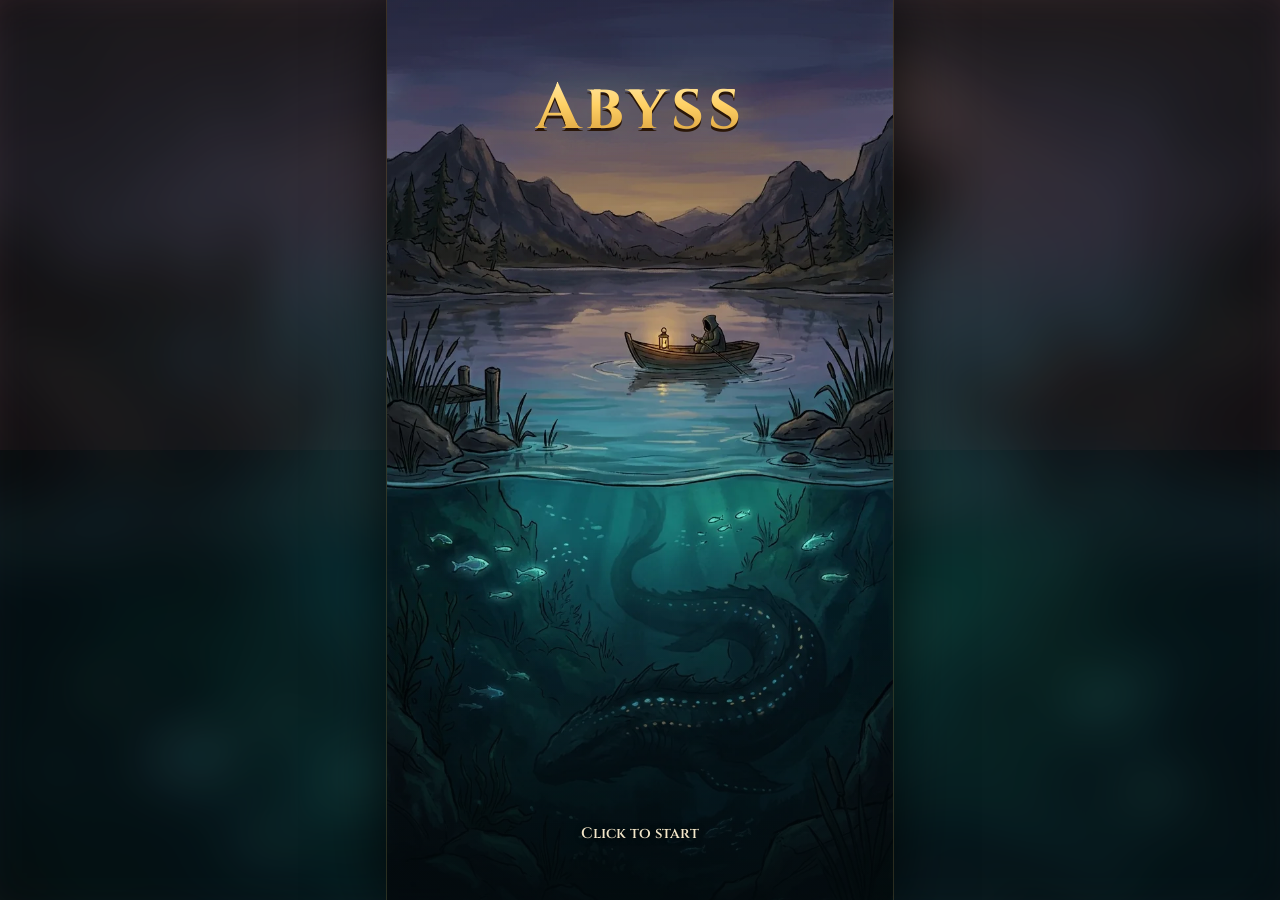
==== commit 335a7260: "Merge pull request #6 from Keismey/claude/project-thread-99f3ex-cibles Cibles tactiles d'au moins 44" ====
--- a/index.html
+++ b/index.html
@@ -201,6 +201,7 @@
 .cnt{display:none}
 .bd{position:absolute;top:83.2%;bottom:0;left:0;right:0;z-index:3}
 .ps{max-height:none!important;height:100%}.ps.pass{flex:.62}.ps .px{width:24px;height:24px}.ps .ph{font-size:9px;color:#e8d9c0}.ps.pass .pl{font-size:13px}
+/* zones de toucher d'au moins 44 x 44 px par un ::before transparent (Options descend de 12 px pour ne pas chevaucher Collection) */#vil .rst.sd{top:84px}#upd .x{min-width:44px}.bgl,.mb,.shw.t3 .bt,.fstk,#upd button{position:relative}#vil .rst::before,.bgl::before,.mb::before,.shw.t3 .bt::before,.fstk::before,.st .x::before,#upd button::before{content:"";position:absolute;left:50%;top:50%;width:44px;height:44px;min-width:100%;min-height:100%;transform:translate(-50%,-50%)}.tabx,.fbk{min-height:44px}#ov .vrow input{min-height:44px;margin:0}
 </style></head><body><div id="ld" style="position:fixed;inset:0;z-index:99;display:flex;flex-direction:column;align-items:center;justify-content:center;gap:14px;background:#03141a;color:#e8d9c0;font:600 15px Cinzel,serif;transition:opacity .4s"><div>Abysses</div><div style="width:180px;height:6px;border-radius:3px;background:#ffffff22;overflow:hidden"><i id="ldb" style="display:block;height:100%;width:0;background:#ffd166"></i></div></div><script>(()=>{const A=["a/0989dc3753eb.webp", "a/1069aa76976e.webp", "a/16e17ef3d920.webp", "a/18950f994430.webp", "a/189874e4fc6e.webp", "a/19b0beeead1d.webp", "a/1f297a8886dc.webp", "a/21af9157ee4e.webp", "a/289e387dee98.webp", "a/29942f1687d4.webp", "a/29f1fc3882d6.webp", "a/2a7af79d9672.webp", "a/327b46c5b666.webp", "a/351238debbf7.webp", "a/35222d3fe857.webp", "a/35945ead04e7.webp", "a/382f1ad18414.webp", "a/3c568f283598.webp", "a/3ef5ac4fa971.webp", "a/3fa3a8b11d28.webp", "a/3ffe766f60f8.webp", "a/40632a302982.webp", "a/4303390dd241.webp", "a/44728c4cf605.webp", "a/4477e117409c.webp", "a/4536fc4760fb.webp", "a/45712119959e.webp", "a/465f6b6f90df.webp", "a/4753e9586985.webp", "a/4906fac1396c.webp", "a/4b5ebde88ea5.webp", "a/5057b66b4d1c.webp", "a/5106fc3f095c.webp", "a/57c71bef1fcc.webp", "a/5ac450e0d5f4.webp", "a/5dc1693f14af.webp", "a/5faea8e143fc.webp", "a/68507326904e.webp", "a/69928c2339b3.webp", "a/6dd722d01fc4.webp", "a/6e6176323789.webp", "a/6f9e97424a5a.webp", "a/7345a6447e6e.webp", "a/73d4cad86f8c.webp", "a/74d0fda808ee.webp", "a/75e83e3367e3.webp", "a/7663f49b2292.webp", "a/7799cf0da344.webp", "a/7e10e1491933.webp", "a/85fe90fcfc17.webp", "a/8a0767bf1e02.webp", "a/8a707142c4a2.webp", "a/8c3352aac56d.webp", "a/8f8afa4d7b17.webp", "a/91c39d52f0bc.webp", "a/999228f3e929.webp", "a/9ca837225fec.webp", "a/9edf9f89b19c.webp", "a/9f6519e8a861.webp", "a/a63dc030b7ff.webp", "a/a8ab7155e8a0.webp", "a/ab7871658c2c.webp", "a/abef7548957e.webp", "a/ad55f8f5b650.webp", "a/b220296e03d8.webp", "a/bb0fbc6a1362.webp", "a/bc96f776f782.webp", "a/bd597c75a6e4.webp", "a/be3aa05c3ed1.webp", "a/be4a896fa231.webp", "a/bf6d3f7488f2.webp", "a/c4ab9793eb10.webp", "a/c70db4fd492c.webp", "a/c7f6b49e8337.webp", "a/c97372f98cf0.webp", "a/d47fd7c78867.webp", "a/d4daa1fff933.webp", "a/d5c90f0e3a66.webp", "a/d73cbcabf711.webp", "a/d77f040d6d25.webp", "a/db048d6619e6.webp", "a/db86e726cb2e.webp", "a/de8101d32684.webp", "a/e01a7e0d4513.webp", "a/e20564e28b89.webp", "a/e24ea90878ae.webp", "a/e305754f6a9e.webp", "a/e312ff54fc9d.webp", "a/e4bbd141b581.webp", "a/e56ce9573e41.webp", "a/eaef8adde2a6.webp", "a/edc45c336968.webp", "a/ef603b05faa5.webp", "a/f1a51f9980a7.webp", "a/f39a64f42206.webp", "a/f43165051c18.webp", "a/f4a6f819c9ee.webp", "a/f82edb445935.webp"];let n=0;const d=document.getElementById("ld"),b=document.getElementById("ldb"),end=()=>{if(!d.parentNode)return;d.style.opacity=0;setTimeout(()=>d.remove(),400)};const ok=new Set(),title=()=>{try{return typeof SPL<"u"&&ok.has(SPL.logo)&&ok.has(SPL.tbg)}catch(e){return false}};A.forEach(u=>{const i=new Image();i.onload=i.onerror=()=>{n++;ok.add(u);b.style.width=(100*n/A.length)+"%";if(n>=A.length||title())end()};i.src=u});setTimeout(end,15000)})()</script>
 <div id="rot"><svg viewBox="0 0 24 24" aria-hidden="true"><path d="M7 3h10v18H7z M11 18h2"/></svg><p>Tourne ton téléphone pour jouer</p></div><div id="stage"><canvas id="c"></canvas><div id="bar"><button class="b tb" id="bb" onclick="musee()">Collection</button><button class="b tb" id="rb" onclick="leave()">Rentrer au village</button><button class="b tb" id="zb" onclick="zone()">Berges</button></div><div id="ov" hidden></div></div>
 <script src="ks-studio.js"></script>
